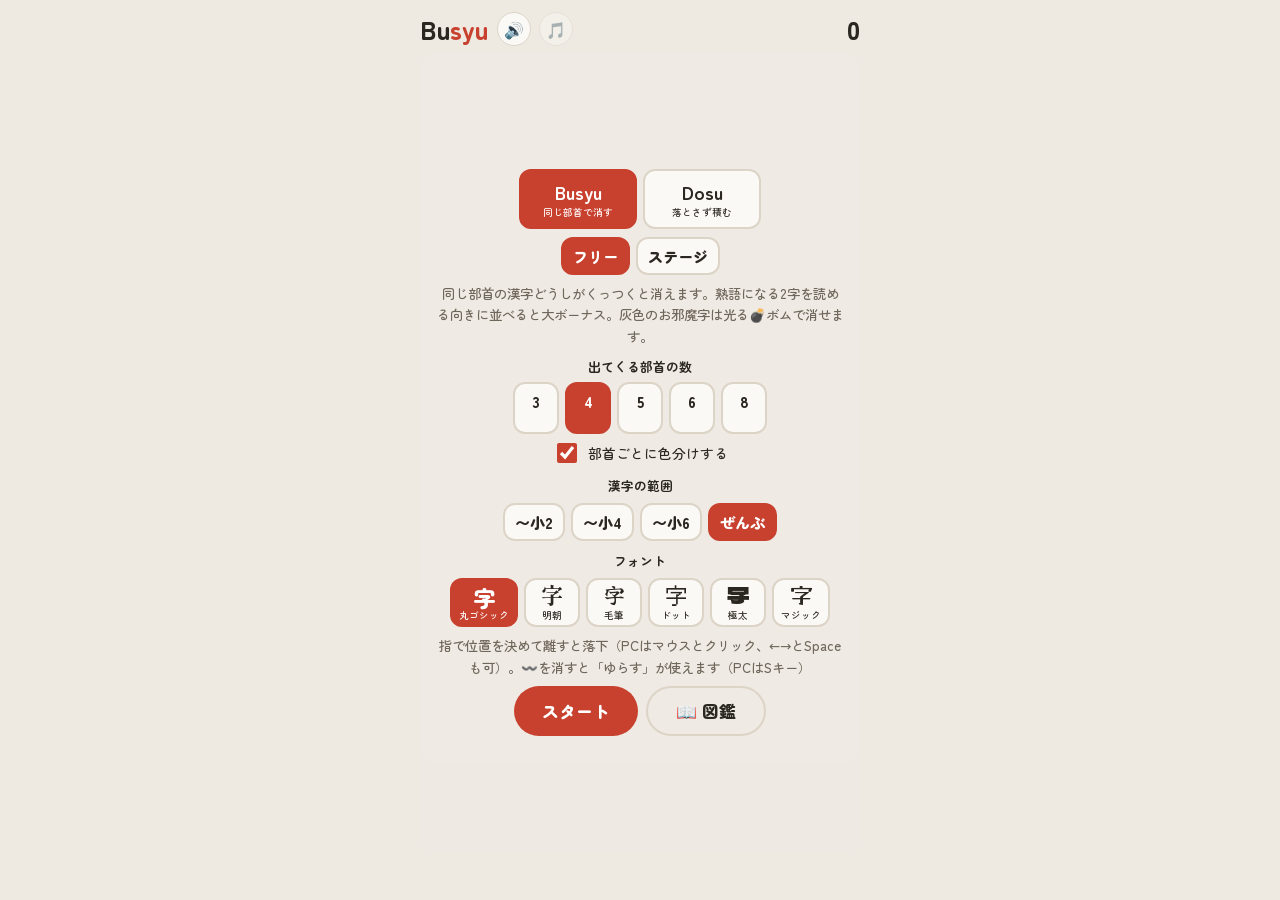
==== index.html @ f4666b7b "Add files via upload" ====
<!DOCTYPE html>
<html lang="ja">
<head>
<meta charset="utf-8">
<meta name="viewport" content="width=device-width, initial-scale=1, maximum-scale=1, user-scalable=no, viewport-fit=cover">
<title>Busyu / Dosu</title>
<meta name="apple-mobile-web-app-capable" content="yes">
<meta name="mobile-web-app-capable" content="yes">
<meta name="apple-mobile-web-app-status-bar-style" content="default">
<meta name="apple-mobile-web-app-title" content="Busyu">
<meta name="theme-color" content="#EEEAE2">
<link rel="manifest" href="manifest.json">
<link rel="apple-touch-icon" href="icon-180.png">
<link rel="icon" href="icon-192.png">
<link rel="stylesheet" href="fonts.css">
<style>
:root{
  box-sizing:border-box;
  padding-top:env(safe-area-inset-top,0px);
  padding-bottom:env(safe-area-inset-bottom,0px);
  --bg:#EEEAE2; --ink:#2A2620; --muted:#6F675C; --field:#FBF9F5; --line:#DCD4C7;
  --shu:#C8402E; --slab:#A8916F; --ai:#2F6DB5; --gold:#E0A100;
}
@media (prefers-color-scheme:dark){
  :root:not([data-theme="light"]){--bg:#15130F;--ink:#EEE8DE;--muted:#9C9384;--field:#1F1C17;--line:#3A352D;--shu:#F07A6A;--slab:#6E5E47;--ai:#6FA8E8;--gold:#F2C14E}
}
:root[data-theme="dark"]{--bg:#15130F;--ink:#EEE8DE;--muted:#9C9384;--field:#1F1C17;--line:#3A352D;--shu:#F07A6A;--slab:#6E5E47;--ai:#6FA8E8;--gold:#F2C14E}
*{box-sizing:border-box}
html,body{margin:0;height:100%}
body{
  background:var(--bg);color:var(--ink);
  font-family:"Zen Maru Gothic","Hiragino Maru Gothic ProN","Hiragino Sans","Noto Sans JP",system-ui,sans-serif;
  display:flex;flex-direction:column;align-items:center;padding:10px 12px;overflow:hidden;
  -webkit-tap-highlight-color:transparent;user-select:none;-webkit-user-select:none;
}
.top{display:flex;justify-content:space-between;align-items:flex-end;width:100%;max-width:440px;margin-bottom:6px;gap:8px}
.brand{display:flex;align-items:center;gap:8px}
h1{font-weight:900;font-size:1.6rem;margin:0;letter-spacing:.02em}
h1 span{color:var(--shu)}
.icon{font:inherit;font-size:1rem;width:34px;height:34px;border-radius:50%;border:1.5px solid var(--line);background:var(--field);color:var(--ink);cursor:pointer;display:grid;place-items:center;padding:0}
.icon[aria-pressed="false"]{opacity:.45}
.stat{text-align:right;font-variant-numeric:tabular-nums}
.stat b{font-size:1.6rem;font-weight:900}
.stat small{display:block;color:var(--muted);font-size:.72rem}
.stage{position:relative;flex:1;min-height:0;width:100%;max-width:440px;display:flex;justify-content:center}
canvas{display:block;height:100%;max-width:100%;touch-action:none;border-radius:14px}
.legend{display:flex;flex-wrap:wrap;gap:6px;justify-content:center;margin-top:8px;max-width:440px;min-height:30px}
.chip{display:flex;align-items:center;gap:6px;padding:3px 10px 3px 4px;border-radius:999px;background:var(--field);border:1px solid var(--line);font-size:.8rem;font-weight:700}
.chip i{font-style:normal;width:24px;height:24px;border-radius:7px;display:grid;place-items:center;color:#fff;font-weight:900;font-size:.9rem;background:var(--ink)}
.chip.plain{padding:4px 12px}
.overlay{
  position:absolute;inset:0;display:flex;flex-direction:column;align-items:center;justify-content:safe center;
  gap:8px;padding:16px;text-align:center;overflow-y:auto;border-radius:14px;
  background:color-mix(in srgb,var(--bg) 92%,transparent);z-index:5;
}
.overlay[hidden]{display:none}
.overlay h2{font-size:clamp(1.9rem,8vw,2.5rem);font-weight:900;margin:0}
.overlay p{margin:0;color:var(--muted);line-height:1.6;font-size:.84rem}
.overlay .big{font-size:1.4rem;color:var(--ink);font-weight:900}
.label{font-weight:700;font-size:.8rem;color:var(--ink);margin-top:2px}
.seg{display:flex;gap:6px;flex-wrap:wrap;justify-content:center}
.seg button{
  font:inherit;font-weight:900;font-size:.95rem;min-width:46px;padding:6px 10px;border-radius:12px;
  border:2px solid var(--line);background:var(--field);color:var(--ink);cursor:pointer;
}
.seg button[aria-pressed="true"]{border-color:var(--shu);background:var(--shu);color:#fff}
.seg button:disabled{opacity:.35;cursor:default}
.seg small{display:block;font-size:.6rem;font-weight:500;font-family:"Zen Maru Gothic",sans-serif}
.seg.mode button{min-width:118px;padding:8px 12px}
.seg.mode b{display:block;font-size:1.15rem}
.seg.fonts button{min-width:56px;font-size:1.4rem;line-height:1.1;padding:5px 7px}
.seg.stages button{min-width:40px}
.goal{color:var(--ink)!important;font-weight:700}
.toggle{display:flex;align-items:center;gap:8px;font-size:.86rem;cursor:pointer}
.toggle input{width:20px;height:20px;accent-color:var(--shu)}
.opts{display:flex;flex-direction:column;align-items:center;gap:6px}
.opts[hidden]{display:none}
button.go,button.sub{
  font:inherit;font-weight:900;font-size:1.05rem;border:none;border-radius:999px;padding:11px 28px;
  background:var(--shu);color:#fff;cursor:pointer;
}
button.go:disabled{opacity:.6}
button.sub{background:transparent;color:var(--ink);border:2px solid var(--line)}
button:focus-visible{outline:3px solid var(--ink);outline-offset:3px}
.btns{display:flex;gap:8px;flex-wrap:wrap;justify-content:center}
.btns [hidden]{display:none}
.fab{
  position:absolute;bottom:12px;height:58px;min-width:58px;border-radius:999px;padding:0 14px;
  border:none;background:var(--ink);color:var(--field);font:inherit;font-size:1.6rem;font-weight:900;cursor:pointer;touch-action:none;z-index:2;
}
.fab[hidden]{display:none}
#rot{right:12px}
#shake{left:16px;top:52px;bottom:auto;height:40px;min-width:0;padding:0 12px;font-size:.85rem;background:var(--gold);color:#2A2620}
/* zukan */
#zukan{justify-content:flex-start;background:var(--bg)}
.ztabs{display:flex;gap:6px}
.zgrid{display:grid;grid-template-columns:repeat(auto-fill,minmax(44px,1fr));gap:6px;width:100%;max-width:400px}
.zgrid.words{grid-template-columns:repeat(auto-fill,minmax(82px,1fr))}
.zgrid button{font:inherit;font-size:1.35rem;font-weight:900;height:46px;border-radius:10px;border:1.5px solid var(--line);background:var(--field);color:var(--ink);cursor:pointer;padding:0}
.zgrid.words button{font-size:1.1rem}
.zgrid button.un{color:var(--line);font-size:1rem}
.zcard{width:100%;max-width:400px;background:var(--field);border:1.5px solid var(--line);border-radius:14px;padding:12px;display:flex;gap:14px;align-items:center;text-align:left}
.zcard[hidden]{display:none}
.zcard .zk{font-size:3rem;font-weight:900;line-height:1;min-width:64px;text-align:center}
.zcard .zk.w{font-size:2rem}
.zcard div p{color:var(--ink);font-size:.86rem}
.zcard div p.m{color:var(--muted)}
</style>
</head>
<body>
<div class="top">
  <div class="brand">
    <h1 id="logo">Bu<span>syu</span></h1>
    <button class="icon" id="sfxBtn" aria-label="効果音">🔊</button>
    <button class="icon" id="bgmBtn" aria-label="BGM">🎵</button>
  </div>
  <div class="stat"><small id="lv"></small><b id="score">0</b><small id="best"></small></div>
</div>
<div class="stage" id="stage">
  <canvas id="cv"></canvas>
  <button class="fab" id="rot" hidden aria-label="回転">↻</button>
  <button class="fab" id="shake" hidden aria-label="箱をゆらす">ゆらす</button>
  <div class="overlay" id="start">
    <div class="seg mode" id="modes" role="group" aria-label="モード">
      <button data-mode="busyu"><b>Busyu</b><small>同じ部首で消す</small></button>
      <button data-mode="dosu"><b>Dosu</b><small>落とさず積む</small></button>
    </div>
    <div class="seg" id="plays" role="group" aria-label="遊び方"></div>
    <p id="desc"></p>
    <div class="opts" id="stageOpts">
      <div class="seg stages" id="stages"></div>
      <p class="goal" id="stageGoal"></p>
    </div>
    <div class="opts" id="busyuOpts">
      <div class="label">出てくる部首の数</div>
      <div class="seg" id="counts"></div>
      <label class="toggle"><input type="checkbox" id="hint" checked>部首ごとに色分けする</label>
    </div>
    <div class="label">漢字の範囲</div>
    <div class="seg" id="grades"></div>
    <div class="label">フォント</div>
    <div class="seg fonts" id="fonts" role="group" aria-label="フォント"></div>
    <p id="howto"></p>
    <div class="btns">
      <button class="go" id="startBtn">スタート</button>
      <button class="sub" id="zkBtn1">📖 図鑑</button>
    </div>
  </div>
  <div class="overlay" id="over" hidden>
    <h2 id="overTitle"></h2>
    <p class="big" id="result"></p>
    <p id="detail"></p>
    <div class="btns">
      <button class="go" id="nextBtn" hidden>つぎのステージ</button>
      <button class="go" id="retryBtn">もう一回</button>
      <button class="sub" id="setBtn">設定を変える</button>
      <button class="sub" id="zkBtn2">📖 図鑑</button>
    </div>
  </div>
  <div class="overlay" id="zukan" hidden>
    <h2 style="font-size:1.6rem">漢字図鑑</h2>
    <p id="zkCount"></p>
    <div class="seg ztabs" id="ztabs"></div>
    <div class="zcard" id="zcard" hidden></div>
    <div class="zgrid" id="zgrid"></div>
    <button class="sub" id="zkClose">とじる</button>
  </div>
</div>
<div class="legend" id="legend"></div>

<script src="matter.min.js"></script>
<script>
// ================= data =================
// 字|学年(7=中学)|音|訓|意味  — grouped by radical
const RAD_SRC=[
 ["氵","さんずい",`海|2|カイ|うみ|うみ
池|2|チ|いけ|いけ
汽|2|キ|—|ゆげ
活|2|カツ|—|いきる・いきいきする
泳|3|エイ|およ(ぐ)|およぐ
波|3|ハ|なみ|なみ
湖|3|コ|みずうみ|みずうみ
流|3|リュウ・ル|なが(れる)|ながれる
決|3|ケツ|き(める)|きめる
港|3|コウ|みなと|みなと
温|3|オン|あたた(かい)|あたたかい
漢|3|カン|—|中国の古い国の名・おとこ
油|3|ユ|あぶら|あぶら
洗|6|セン|あら(う)|あらう`],
 ["木","きへん",`林|1|リン|はやし|はやし
校|1|コウ|—|まなびや・学校
村|1|ソン|むら|むら
板|3|ハン・バン|いた|いた
柱|3|チュウ|はしら|はしら
橋|3|キョウ|はし|はし
根|3|コン|ね|ね・もと
植|3|ショク|う(える)|うえる
横|3|オウ|よこ|よこ
松|4|ショウ|まつ|まつの木
桜|5|オウ|さくら|さくら
机|6|キ|つくえ|つくえ`],
 ["亻","にんべん",`休|1|キュウ|やす(む)|やすむ
体|2|タイ・テイ|からだ|からだ
作|2|サク・サ|つく(る)|つくる
何|2|カ|なに・なん|なに
住|3|ジュウ|す(む)|すむ
使|3|シ|つか(う)|つかう
仕|3|シ・ジ|つか(える)|つかえる
便|4|ベン・ビン|たよ(り)|べんり・たより
位|4|イ|くらい|くらい・いる場所
信|4|シン|—|しんじる
例|4|レイ|たと(える)|たとえ
値|6|チ|ね・あたい|ねだん・あたい`],
 ["艹","くさかんむり",`花|1|カ|はな|はな
草|1|ソウ|くさ|くさ
茶|2|チャ・サ|—|おちゃ
薬|3|ヤク|くすり|くすり
葉|3|ヨウ|は|は（植物の）
落|3|ラク|お(ちる)|おちる
苦|3|ク|くる(しい)・にが(い)|くるしい・にがい
荷|3|カ|に|にもつ
芽|4|ガ|め|め（植物の）
菜|4|サイ|な|な・やさい
英|4|エイ|—|すぐれる・イギリス
若|6|ジャク|わか(い)|わかい`],
 ["言","ごんべん",`話|2|ワ|はな(す)|はなす
語|2|ゴ|かた(る)|ことば・かたる
読|2|ドク・トク|よ(む)|よむ
記|2|キ|しる(す)|かきしるす
計|2|ケイ|はか(る)|はかる・かぞえる
詩|3|シ|—|し（ポエム）
調|3|チョウ|しら(べる)|しらべる・ととのえる
談|3|ダン|—|はなしあう
説|4|セツ|と(く)|ときあかす
試|4|シ|ため(す)|ためす・こころみる
訓|4|クン|—|おしえる・くんよみ
誌|6|シ|—|かきしるす・ざっし`],
 ["糸","いとへん",`紙|2|シ|かみ|かみ
線|2|セン|—|すじ・せん
細|2|サイ|ほそ(い)・こま(かい)|ほそい・こまかい
組|2|ソ|く(む)|くむ・くみ
絵|2|カイ・エ|—|え
終|3|シュウ|お(わる)|おわる
級|3|キュウ|—|だんかい・クラス
練|3|レン|ね(る)|ねる・きたえる
緑|3|リョク|みどり|みどり
結|4|ケツ|むす(ぶ)|むすぶ
給|4|キュウ|—|あたえる
続|4|ゾク|つづ(く)|つづく`],
 ["扌","てへん",`持|3|ジ|も(つ)|もつ
投|3|トウ|な(げる)|なげる
指|3|シ|ゆび・さ(す)|ゆび・さす
拾|3|シュウ・ジュウ|ひろ(う)|ひろう
打|3|ダ|う(つ)|うつ
折|4|セツ|お(る)|おる
技|5|ギ|わざ|わざ
採|5|サイ|と(る)|とる・えらぶ
授|5|ジュ|さず(ける)|さずける
捨|6|シャ|す(てる)|すてる
拡|6|カク|—|ひろげる
押|7|オウ|お(す)|おす`],
 ["宀","うかんむり",`家|2|カ・ケ|いえ・や|いえ
室|2|シツ|むろ|へや
安|3|アン|やす(い)|やすらか・やすい
客|3|キャク|—|おきゃく
宿|3|シュク|やど|やど
守|3|シュ|まも(る)|まもる
定|3|テイ|さだ(める)|さだめる・きめる
実|3|ジツ|み|み・ほんとう
宮|3|キュウ・グウ|みや|みや・ごてん
寒|3|カン|さむ(い)|さむい
害|4|ガイ|—|そこなう
宝|6|ホウ|たから|たから`],
 ["辶","しんにょう",`道|2|ドウ|みち|みち
通|2|ツウ|とお(る)|とおる・かよう
近|2|キン|ちか(い)|ちかい
遠|2|エン|とお(い)|とおい
週|2|シュウ|—|一週間
送|3|ソウ|おく(る)|おくる
進|3|シン|すす(む)|すすむ
運|3|ウン|はこ(ぶ)|はこぶ・めぐりあわせ
遊|3|ユウ|あそ(ぶ)|あそぶ
速|3|ソク|はや(い)|はやい
返|3|ヘン|かえ(す)|かえす
達|4|タツ|—|とどく・すぐれる`],
 ["⺮","たけかんむり",`答|2|トウ|こた(える)|こたえる
算|2|サン|—|かぞえる
筆|3|ヒツ|ふで|ふで
箱|3|—|はこ|はこ
第|3|ダイ|—|じゅんばん
等|3|トウ|ひと(しい)|ひとしい・など
笑|4|ショウ|わら(う)|わらう
節|4|セツ|ふし|ふし・くぎり
管|4|カン|くだ|くだ
筋|6|キン|すじ|すじ
簡|6|カン|—|てがる・かんたん
箸|7|—|はし|はし（食事の）`],
 ["日","ひへん",`明|2|メイ|あか(るい)|あかるい
時|2|ジ|とき|とき
晴|2|セイ|は(れる)|はれる
曜|2|ヨウ|—|ようび
暗|3|アン|くら(い)|くらい
昭|3|ショウ|—|あきらか
昨|4|サク|—|きのう・ひとつまえ
映|6|エイ|うつ(る)|うつる
暖|6|ダン|あたた(かい)|あたたかい
晩|6|バン|—|ゆうがた・よる`],
 ["金","かねへん",`鉄|3|テツ|—|てつ
銀|3|ギン|—|ぎん
鏡|4|キョウ|かがみ|かがみ
録|4|ロク|—|かきしるす
銅|5|ドウ|—|どう（金属）
針|6|シン|はり|はり
鋼|6|コウ|はがね|はがね
鉛|7|エン|なまり|なまり
鈴|7|レイ・リン|すず|すず
鍋|7|—|なべ|なべ`],
 ["口","くちへん",`味|3|ミ|あじ|あじ
唱|4|ショウ|とな(える)|となえる
呼|6|コ|よ(ぶ)|よぶ
吸|6|キュウ|す(う)|すう
吹|7|スイ|ふ(く)|ふく
叫|7|キョウ|さけ(ぶ)|さけぶ
吐|7|ト|は(く)|はく
咲|7|—|さ(く)|さく
喫|7|キツ|—|のむ・すう
噴|7|フン|ふ(く)|ふきだす`],
 ["女","おんなへん",`妹|2|マイ|いもうと|いもうと
姉|2|シ|あね|あね
始|3|シ|はじ(める)|はじめる
好|4|コウ|す(き)|すき・このむ
媛|4|エン|ひめ|ひめ（愛媛）
姓|7|セイ・ショウ|—|みょうじ
婚|7|コン|—|けっこん
娘|7|—|むすめ|むすめ
嫁|7|カ|よめ|よめ
妙|7|ミョウ|—|ふしぎ・すぐれている`],
];
const OJAMA_SRC=`一|1|イチ|ひと(つ)|ひとつ
乙|7|オツ|—|二番目
了|7|リョウ|—|おわる
丸|2|ガン|まる|まる
九|1|キュウ・ク|ここの(つ)|ここのつ
久|5|キュウ|ひさ(しい)|ひさしい
才|2|サイ|—|うまれつきの力
丈|7|ジョウ|たけ|ながさ・じょうぶ`;
// 語|よみ|意味
const BWORD_SRC=`茶室|ちゃしつ|茶道をする部屋
実話|じつわ|本当にあった話
記録|きろく|書きのこすこと
計算|けいさん|数をかぞえて答えを出すこと
説明|せつめい|わかるように話すこと
調節|ちょうせつ|ちょうどよくととのえること
談笑|だんしょう|笑いながら話すこと
筆記|ひっき|書きとること
細流|さいりゅう|細い川の流れ
結婚|けっこん|夫婦になること
緑茶|りょくちゃ|緑色の日本茶
持続|じぞく|長くつづくこと
指定|してい|これと決めること
寒波|かんぱ|はげしい寒さがやってくること
通信|つうしん|知らせを伝えること
送信|そうしん|データなどを送ること
遊泳|ゆうえい|泳ぐこと
返信|へんしん|返事を送ること
時計|とけい|時刻をはかる道具
暖流|だんりゅう|あたたかい海の流れ
鉄橋|てっきょう|鉄でできた橋
始終|しじゅう|始めから終わりまで・いつも
体温|たいおん|体の温度
作詩|さくし|詩をつくること
苦笑|くしょう|にがわらい
英語|えいご|イギリスやアメリカなどのことば
林道|りんどう|林の中の道
村道|そんどう|村の道
温暖|おんだん|気候があたたかいこと
決定|けってい|はっきり決めること
流通|りゅうつう|品物が世の中に出回ること
洗練|せんれん|あかぬけて上品になること
油絵|あぶらえ|油絵の具でかいた絵
何時|なんじ|何時ごろか
作家|さっか|小説などを書く人
寒暖|かんだん|寒さとあたたかさ
定時|ていじ|決まった時刻
宝箱|たからばこ|宝物を入れる箱
運休|うんきゅう|電車やバスが運転を休むこと
達筆|たっぴつ|字が上手なこと
近海|きんかい|陸に近い海
速記|そっき|すばやく書きとること
等級|とうきゅう|ランク・段階
晩婚|ばんこん|年をとってからの結婚
時速|じそく|1時間に進むきょり
暗記|あんき|そらでおぼえること
銅線|どうせん|銅でできた線
鉄道|てつどう|線路の上を走る乗り物
針葉|しんよう|針のように細い葉
喫茶|きっさ|お茶を飲むこと
折紙|おりがみ|紙を折っていろいろな形を作る遊び
給油|きゅうゆ|燃料を入れること
紙箱|かみばこ|紙でできた箱
訓練|くんれん|くり返し練習してきたえること`;
const DWORD_SRC=`花火|はなび|火薬で光や音を楽しむもの
読書|どくしょ|本を読むこと
電車|でんしゃ|電気で線路を走る乗り物
学校|がっこう|勉強をするところ
青空|あおぞら|晴れた青い空
友達|ともだち|仲のよい人
時間|じかん|時の長さ
音楽|おんがく|音でつくる芸術
天気|てんき|空のようす
地図|ちず|土地のようすを表した図
新聞|しんぶん|ニュースをのせた印刷物
漢字|かんじ|中国から伝わった文字
野菜|やさい|食べるために育てる草
図書|としょ|本
雪山|ゆきやま|雪がつもった山
夕日|ゆうひ|夕方の太陽`;
const IDIOM_SRC=`一石二鳥|いっせきにちょう|一つのことで二つの得をすること
十人十色|じゅうにんといろ|考えや好みは人それぞれちがうこと
一期一会|いちごいちえ|一生に一度の出会いを大切にすること
温故知新|おんこちしん|昔のことを学んで新しい知識を得ること
花鳥風月|かちょうふうげつ|自然の美しい景色
以心伝心|いしんでんしん|言葉にしなくても心が通じ合うこと
晴耕雨読|せいこううどく|晴れたら畑仕事、雨なら読書というのんびりした暮らし
七転八起|しちてんはっき|何度失敗してもくじけず立ち上がること
起承転結|きしょうてんけつ|物語や文章の組み立て方
自画自賛|じがじさん|自分で自分をほめること
千差万別|せんさばんべつ|いろいろなちがいがあること
臨機応変|りんきおうへん|その場に合わせてうまく対応すること
一心同体|いっしんどうたい|心も体も一つのように強く結びつくこと
試行錯誤|しこうさくご|失敗をくり返しながら正しいやり方を見つけること`;

const KDATA={};
const parseK=(line,rad)=>{const [k,g,on,kun,mean]=line.split("|");KDATA[k]={k,g:+g,on,kun,mean,rad};return k};
const RADICALS=RAD_SRC.map(([sym,name,src])=>({sym,name,all:src.split("\n").map(l=>parseK(l,name+"（"+sym+"）"))}));
const OJAMA=OJAMA_SRC.split("\n").map(l=>parseK(l,null));
const WORDS={};
const parseW=(src,type)=>src.split("\n").map(l=>{const [w,yomi,mean]=l.split("|");WORDS[w]={w,yomi,mean,type};return w});
const BUSYU_JUKUGO=parseW(BWORD_SRC,"juku");
const DOSU_ONLY=parseW(DWORD_SRC,"juku");
const DOSU_JUKUGO=[...DOSU_ONLY,...BUSYU_JUKUGO];
const IDIOMS=parseW(IDIOM_SRC,"idiom");
const ALL_KANJI=[...RADICALS.flatMap(r=>r.all),...OJAMA];
const GRADES=[{g:2,name:"〜小2"},{g:4,name:"〜小4"},{g:6,name:"〜小6"},{g:7,name:"ぜんぶ"}];
const gradeName=g=>g>=7?"中学":`小${g}`;

const PALETTE=["#2F6DB5","#2E8B57","#C0392B","#8547B0","#C98208","#138A90","#B5457A","#6E5A3A"];
const COUNTS=[3,4,5,6,8];
const FALLBACK=`"Hiragino Sans","Noto Sans JP",sans-serif`;
const FONTS=[
  {id:"maru",name:"丸ゴシック",family:`"Zen Maru Gothic"`,weight:900},
  {id:"mincho",name:"明朝",family:`"Shippori Mincho B1"`,weight:800},
  {id:"fude",name:"毛筆",family:`"Yuji Syuku"`,weight:400},
  {id:"dot",name:"ドット",family:`"DotGothic16"`,weight:400},
  {id:"futo",name:"極太",family:`"Dela Gothic One"`,weight:400},
  {id:"magic",name:"マジック",family:`"Yusei Magic"`,weight:400},
];
const BSTAGES=[
  {count:3,goal:"clear",n:8,text:"8個消す"},
  {count:3,time:60,goal:"clear",n:15,text:"60秒以内に15個消す"},
  {count:4,goal:"combo",n:3,text:"3コンボを出す"},
  {count:4,goal:"juku",n:1,chance:.5,text:"熟語を1つ完成させる（読める向きに横か縦に並べてくっつける）"},
  {count:5,goal:"ojama",n:2,ojama:.2,item:.22,text:"お邪魔字を2つ消す（ボムで消せる）"},
  {count:5,time:45,goal:"clear",n:20,text:"45秒以内に20個消す"},
  {count:6,goal:"score",n:2000,text:"2000点とる"},
  {count:8,hint:false,goal:"clear",n:15,text:"色分けなしで15個消す"},
];
const DSTAGES=[
  {goal:"placed",n:5,text:"5個積む"},
  {goal:"height",n:3,text:"高さ3字まで積む"},
  {goal:"placed",n:10,text:"10個積む（10個目は熟語）"},
  {goal:"shiri",n:1,shiri:.6,text:"しりとり積みを1回決める"},
  {goal:"height",n:4,events:0,text:"風と地震の中で高さ4字まで積む"},
  {goal:"placed",n:20,text:"20個積む"},
];

const $=id=>document.getElementById(id);
function store(k,v){try{if(v===undefined)return localStorage.getItem(k);localStorage.setItem(k,v)}catch(e){return null}}
const css=n=>getComputedStyle(document.documentElement).getPropertyValue(n).trim();
let COL={};function readCols(){COL={ink:css("--ink"),muted:css("--muted"),field:css("--field"),line:css("--line"),shu:css("--shu"),slab:css("--slab"),ai:css("--ai"),gold:css("--gold")}}
matchMedia("(prefers-color-scheme:dark)").addEventListener("change",readCols);

let mode=store("bd-mode")==="dosu"?"dosu":"busyu";
let play=store("bd-play")||"free";
let F=FONTS.find(f=>f.id===store("bd-font"))||FONTS[0];
let count=+store("busyu-count")||4;if(!COUNTS.includes(count))count=4;
let grade=+store("bd-grade")||7;
let stageIdx={busyu:0,dosu:0};
$("hint").checked=store("busyu-hint")!=="0";
const fontStr=px=>`${F.weight} ${px}px ${F.family},${FALLBACK}`;
const inGrade=k=>KDATA[k]&&KDATA[k].g<=grade;
const availRads=()=>RADICALS.map(r=>({...r,k:r.all.filter(inGrade)})).filter(r=>r.k.length>=3);
const cleared_={get busyu(){return +store("bd-stage-busyu")||0},get dosu(){return +store("bd-stage-dosu")||0}};

// ================= zukan (collection) =================
let ZK;try{ZK=JSON.parse(store("bd-zukan")||"{}")}catch(e){ZK={}}
ZK.k=ZK.k||{};ZK.w=ZK.w||{};ZK.i=ZK.i||{};
let newSeen=0;
function seen(type,key){
  if(type==="k"&&!KDATA[key])return;if(type!=="k"&&!WORDS[key])return;
  if(ZK[type][key])return;ZK[type][key]=1;newSeen++;store("bd-zukan",JSON.stringify(ZK));
}

// ================= sound =================
let actx=null,master=null,bgmGain=null,sfxOn=store("bd-sfx")!=="0",bgmOn=store("bd-bgm")==="1";
function ac(){
  if(!actx){try{actx=new(window.AudioContext||window.webkitAudioContext)();master=actx.createGain();master.gain.value=.8;master.connect(actx.destination);
    bgmGain=actx.createGain();bgmGain.gain.value=.22;bgmGain.connect(master)}catch(e){return null}}
  if(actx.state==="suspended")actx.resume();return actx;
}
function tone(f,dur,type="triangle",vol=.15,when=0,slide=0,dest=null){
  if(!actx)return;const t=actx.currentTime+when,o=actx.createOscillator(),g=actx.createGain();
  o.type=type;o.frequency.setValueAtTime(f,t);if(slide)o.frequency.exponentialRampToValueAtTime(Math.max(30,f+slide),t+dur);
  g.gain.setValueAtTime(0,t);g.gain.linearRampToValueAtTime(vol,t+.008);g.gain.exponentialRampToValueAtTime(.0001,t+dur);
  o.connect(g);g.connect(dest||master);o.start(t);o.stop(t+dur+.05);
}
function noise(dur,vol,freq,when=0){
  if(!actx)return;const t=actx.currentTime+when,n=Math.floor(actx.sampleRate*dur),buf=actx.createBuffer(1,n,actx.sampleRate),d=buf.getChannelData(0);
  for(let i=0;i<n;i++)d[i]=Math.random()*2-1;
  const s=actx.createBufferSource(),f=actx.createBiquadFilter(),g=actx.createGain();s.buffer=buf;f.type="lowpass";f.frequency.value=freq;
  g.gain.setValueAtTime(vol,t);g.gain.exponentialRampToValueAtTime(.0001,t+dur);s.connect(f);f.connect(g);g.connect(master);s.start(t);
}
const NOTE=n=>440*Math.pow(2,(n-69)/12);
const SFX={
  drop(){tone(620,.06,"square",.04)},
  land(v){tone(140+Math.random()*30,.08,"triangle",Math.min(.18,.05+v*.02))},
  clear(combo){const base=72+Math.min(combo,6)*2;[0,4,7].forEach((s,i)=>tone(NOTE(base+s),.18,"triangle",.12,i*.05))},
  juku(){[0,4,7,12,16].forEach((s,i)=>tone(NOTE(76+s),.25,"square",.06,i*.07))},
  bomb(){noise(.6,.35,900);tone(90,.45,"sine",.3,0,-50)},
  shake(){noise(.7,.18,260)},
  item(){tone(NOTE(84),.12,"square",.05);tone(NOTE(91),.18,"square",.05,.08)},
  place(){tone(NOTE(67),.05,"square",.05)},
  turn(){tone(NOTE(79),.08,"triangle",.08)},
  over(){[0,-3,-7,-12].forEach((s,i)=>tone(NOTE(67+s),.3,"triangle",.12,i*.14))},
  win(){[0,4,7,12,7,12].forEach((s,i)=>tone(NOTE(72+s),.22,"square",.06,i*.11))},
  wind(){noise(3,.12,1400)},
  quake(){noise(2,.28,140)},
  warn(){tone(NOTE(81),.1,"square",.05);tone(NOTE(81),.1,"square",.05,.18)},
};
const sfx=(name,...a)=>{if(sfxOn&&ac())SFX[name](...a)};
// background music: gentle pentatonic loop, re-generated every 8 bars
const SCALE=[62,64,67,69,71,74,76,79,81];
let bgmTimer=null,bgmT=0,bgmStep=0,phrase=[];
function makePhrase(){let i=4;const p=[];for(let s=0;s<32;s++){if(Math.random()<.28){p.push(null);continue}i=Math.max(0,Math.min(SCALE.length-1,i+Math.floor(Math.random()*5)-2));p.push(SCALE[i])}return p}
function startBgm(){
  if(!bgmOn||bgmTimer||!ac())return;
  bgmT=actx.currentTime+.1;bgmStep=0;phrase=makePhrase();
  const spb=60/92/2,bass=[50,50,55,57];
  bgmTimer=setInterval(()=>{
    while(bgmT<actx.currentTime+.15){
      const n=phrase[bgmStep%32],w=bgmT-actx.currentTime;
      if(n)tone(NOTE(n),spb*1.6,"triangle",.5,w,0,bgmGain);
      if(bgmStep%4===0)tone(NOTE(bass[Math.floor(bgmStep/8)%4]-12),spb*3.5,"sine",.6,w,0,bgmGain);
      bgmT+=spb;bgmStep++;if(bgmStep%64===0)phrase=makePhrase();
    }
  },30);
}
function stopBgm(){clearInterval(bgmTimer);bgmTimer=null}
function syncSoundBtns(){$("sfxBtn").setAttribute("aria-pressed",sfxOn);$("bgmBtn").setAttribute("aria-pressed",bgmOn)}
$("sfxBtn").onclick=()=>{sfxOn=!sfxOn;store("bd-sfx",sfxOn?"1":"0");syncSoundBtns();if(sfxOn)sfx("place")};
$("bgmBtn").onclick=()=>{bgmOn=!bgmOn;store("bd-bgm",bgmOn?"1":"0");syncSoundBtns();bgmOn?startBgm():stopBgm()};

// ================= glyph -> collision shape =================
const WW=360,WH=580,S0=50,FR=.96,N=12,RES=96,shapeCache={};
const off=document.createElement("canvas");off.width=off.height=RES;
const octx=off.getContext("2d",{willReadFrequently:true});
function shapeFor(k){
  const key=F.id+k;if(shapeCache[key])return shapeCache[key];
  octx.clearRect(0,0,RES,RES);
  octx.font=fontStr(RES*FR);octx.textAlign="center";octx.textBaseline="middle";octx.fillStyle="#000";
  octx.fillText(k,RES/2,RES/2);
  const px=octx.getImageData(0,0,RES,RES).data,cs=RES/N,grid=[];
  for(let gy=0;gy<N;gy++){const row=[];for(let gx=0;gx<N;gx++){
    let ink=0,tot=0;
    for(let y=Math.floor(gy*cs);y<Math.floor((gy+1)*cs);y++)for(let x=Math.floor(gx*cs);x<Math.floor((gx+1)*cs);x++){tot++;if(px[(y*RES+x)*4+3]>110)ink++}
    row.push(ink/tot>.2);
  }grid.push(row)}
  const used=grid.map(r=>r.map(()=>false)),rects=[];
  for(let y=0;y<N;y++)for(let x=0;x<N;x++){
    if(!grid[y][x]||used[y][x])continue;
    let w=1;while(x+w<N&&grid[y][x+w]&&!used[y][x+w])w++;
    let h=1;
    outer:while(y+h<N){for(let i=0;i<w;i++)if(!grid[y+h][x+i]||used[y+h][x+i])break outer;h++}
    for(let yy=y;yy<y+h;yy++)for(let xx=x;xx<x+w;xx++)used[yy][xx]=true;
    rects.push({x,y,w,h});
  }
  if(!rects.length)rects.push({x:N/2-2,y:N/2-2,w:4,h:4});
  const c=S0/N;
  return shapeCache[key]=rects.map(r=>({x:(r.x+r.w/2)*c-S0/2,y:(r.y+r.h/2)*c-S0/2,w:r.w*c,h:r.h*c}));
}

const {Engine,Bodies,Composite,Events,Body,Sleeping}=Matter;
// spec = {glyphs:[{k,dx,rad?,oj?,item?}], sc, color?, kind?}; (x,y) = centre of the glyph group
function buildBody(spec,x,y,angle,opts={}){
  const parts=[];
  spec.glyphs.forEach((g,gi)=>{for(const r of shapeFor(g.k)){
    const pt=Bodies.rectangle(x+(g.dx+r.x)*spec.sc,y+r.y*spec.sc,r.w*spec.sc,r.h*spec.sc,{density:.002});pt.gi=gi;parts.push(pt)}});
  const b=Body.create({parts,friction:opts.friction??.5,frictionStatic:1,frictionAir:opts.air??.01,restitution:.02,label:opts.label});
  b.off={x:x-b.position.x,y:y-b.position.y};
  if(angle)Body.rotate(b,angle,{x,y});
  if(opts.static)Body.setStatic(b,true);
  b.spec=spec;b.born=now;
  return b;
}
const glyphColor=(s,g)=>g.oj?COL.muted:g.rad?($("hint").checked?g.rad.color:COL.ink):(s.color||COL.ink);
function drawSpec(spec,x,y,a,offv,alpha=1,extra=1){
  ctx.save();ctx.translate(x,y);ctx.rotate(a);if(offv)ctx.translate(offv.x,offv.y);ctx.scale(spec.sc*extra,spec.sc*extra);
  ctx.globalAlpha=alpha;ctx.textAlign="center";ctx.textBaseline="middle";
  for(const g of spec.glyphs){
    ctx.font=fontStr(S0*FR);
    if(g.item){ctx.shadowColor=COL.gold;ctx.shadowBlur=10+6*Math.sin(clock*6)}
    ctx.fillStyle=glyphColor(spec,g);ctx.fillText(g.k,g.dx,0);ctx.shadowBlur=0;
    if(g.item){ctx.font=`16px sans-serif`;ctx.fillText(g.item==="bomb"?"💣":"〰️",g.dx+S0*.4,-S0*.4)}
  }
  ctx.restore();
}
const drawBody=(b,alpha,extra)=>drawSpec(b.spec,b.position.x,b.position.y,b.angle,b.off,alpha,extra);
function glyphCenter(b,i){
  const lx=b.off.x+b.spec.glyphs[i].dx*b.spec.sc,ly=b.off.y,c=Math.cos(b.angle),s=Math.sin(b.angle);
  return{x:b.position.x+lx*c-ly*s,y:b.position.y+lx*s+ly*c};
}

// ================= canvas =================
const cv=$("cv"),ctx=cv.getContext("2d"),stage=$("stage");
let scale=1,dpr=1;
function resize(){
  dpr=Math.min(window.devicePixelRatio||1,2);
  const r=stage.getBoundingClientRect();
  scale=Math.min(r.width/WW,r.height/WH);
  cv.style.width=WW*scale+"px";cv.style.height=WH*scale+"px";
  cv.width=Math.round(WW*scale*dpr);cv.height=Math.round(WH*scale*dpr);
}

// ================= shared state =================
let engine,running=false,sim=false,now=0,clock=0,acc=0,last=0,hold=null,next=null,holdX=WW/2,holdA=0,
    score=0,ghosts=[],floats=[],particles=[],banners=[],camY=0,shakeFx=0,stg=null;
function puff(x,y,c,n){for(let i=0;i<n;i++){const a=Math.random()*Math.PI*2,s=40+Math.random()*120;particles.push({x,y,vx:Math.cos(a)*s,vy:Math.sin(a)*s,life:.6,c})}}
function banner(text,color){banners.push({text,color:color||COL.shu,t:0})}
function onLand(ev){
  for(const p of ev.pairs){
    for(const part of [p.bodyA,p.bodyB]){const b=part.parent;
      if((b.label==="block"||b.label==="piece")&&!b.landed){b.landed=true;sfx("land",b.speed)}}
  }
}

// ================= Busyu (clear mode) =================
const B={L:18,R:342,FLOOR:560,LINE:150,HOLD:78};
let active=[],radOf={},jukuList=[],bseq=0,cleared=0,combo=0,maxCombo=0,lastClear=-9,cooldown=0,danger=0,pending=[],
    jukuDone=0,ojamaCleared=0,shakeStock=0,ojamaRate=0,itemRate=0,chanceRate=0,jukuCheckT=0,timeLeft=0;
const level=()=>1+Math.floor(cleared/12);
function busyuPiece(prev){
  bseq++;
  if(bseq%7===0&&jukuList.length){const w=jukuList[Math.floor(Math.random()*jukuList.length)];
    return{glyphs:[{k:w[0],dx:-S0/2,rad:radOf[w[0]]},{k:w[1],dx:S0/2,rad:radOf[w[1]]}],sc:1,kind:"熟語"}}
  if(bseq>8&&Math.random()<ojamaRate){const pool=OJAMA.filter(inGrade);const k=pool[Math.floor(Math.random()*pool.length)]||OJAMA[0];
    return{glyphs:[{k,dx:0,rad:null,oj:true}],sc:1,kind:"お邪魔"}}
  // "jukugo chance": the next kanji can join the previous one into a word
  if(prev&&prev.glyphs.length===1&&!prev.glyphs[0].oj&&Math.random()<chanceRate){
    const c=prev.glyphs[0].k,opts=jukuList.filter(w=>w.includes(c));
    if(opts.length){const w=opts[Math.floor(Math.random()*opts.length)],k=w[0]===c?w[1]:w[0];
      return{glyphs:[{k,dx:0,rad:radOf[k]}],sc:1,kind:"チャンス",word:w}}
  }
  const r=active[Math.floor(Math.random()*active.length)];
  const g={k:r.k[Math.floor(Math.random()*r.k.length)],dx:0,rad:r};
  if(bseq>5&&Math.random()<itemRate){g.item=Math.random()<.6?"bomb":"shake";return{glyphs:[g],sc:1,kind:g.item==="bomb"?"ボム":"ゆらし"}}
  return{glyphs:[g],sc:1};
}
function busyuInit(){
  const wall={isStatic:true,friction:.3,label:"wall"};
  Composite.add(engine.world,[
    Bodies.rectangle(WW/2,B.FLOOR+30,WW,60,wall),
    Bodies.rectangle(B.L-30,WH/2-200,60,WH+400,wall),
    Bodies.rectangle(B.R+30,WH/2-200,60,WH+400,wall),
  ]);
  Events.on(engine,"collisionStart",ev=>{
    for(const p of ev.pairs){const pa=p.bodyA,pb=p.bodyB,a=pa.parent,b=pb.parent;
      if(a===b||a.label!=="block"||b.label!=="block"||a.gone||b.gone)continue;
      const ga=a.spec.glyphs[pa.gi],gb=b.spec.glyphs[pb.gi];
      if(ga&&gb&&ga.rad&&ga.rad===gb.rad)pending.push([a,pa.gi],[b,pb.gi]);}
  });
  const n=Math.min(stg?stg.count:count,availRads().length);
  if(stg&&stg.hint===false)$("hint").checked=false;
  active=availRads().sort(()=>Math.random()-.5).slice(0,n).map((r,i)=>({...r,color:PALETTE[i]}));
  radOf={};for(const r of active)for(const k of r.k)radOf[k]=r;
  jukuList=BUSYU_JUKUGO.filter(w=>radOf[w[0]]&&radOf[w[1]]);
  ojamaRate=stg?.ojama??.07;itemRate=stg?.item??.07;chanceRate=stg?.chance??.15;
  bseq=0;cleared=0;combo=0;maxCombo=0;lastClear=-9;cooldown=0;danger=0;pending=[];jukuDone=0;ojamaCleared=0;shakeStock=0;
  timeLeft=stg?.time||0;
  hold=busyuPiece(null);next=busyuPiece(hold);
}
function touchingUnits(body,gi){
  const out=[];
  for(const p of engine.pairs.list){if(!p.isActive)continue;const A=p.bodyA,B=p.bodyB;
    if(A.parent===body&&A.gi===gi)out.push([B.parent,B.gi]);else if(B.parent===body&&B.gi===gi)out.push([A.parent,A.gi])}
  return out;
}
let removeMap=null;
const isRemoved=(b,i)=>removeMap.has(b)&&removeMap.get(b).has(i);
function markRemove(b,i){
  if(isRemoved(b,i))return null;
  const c=glyphCenter(b,i),g=b.spec.glyphs[i];
  ghosts.push({spec:{glyphs:[{...g,item:null}],sc:b.spec.sc},x:c.x,y:c.y,a:b.angle,t:0});
  puff(c.x,c.y,glyphColor(b.spec,g),8);
  if(!removeMap.has(b))removeMap.set(b,new Set());removeMap.get(b).add(i);
  cleared++;if(g.oj)ojamaCleared++;
  return c;
}
function processClears(checkJuku){
  removeMap=new Map();const bombs=[];let any=false;
  // 1) same-radical groups
  if(pending.length){
    const seeds=pending;pending=[];const done=new Set(),key=(b,i)=>b.id+":"+i;
    for(const [s0,i0] of seeds){
      if(s0.gone||done.has(key(s0,i0))||!s0.spec.glyphs[i0])continue;
      const rad=s0.spec.glyphs[i0].rad,group=[],stack=[[s0,i0]];
      while(stack.length){const [b,i]=stack.pop();const kk=key(b,i);if(done.has(kk)||b.gone)continue;done.add(kk);group.push([b,i]);
        for(const [o,oi] of touchingUnits(b,i))if(o.label==="block"&&o.spec.glyphs[oi]&&o.spec.glyphs[oi].rad===rad&&!done.has(key(o,oi)))stack.push([o,oi])}
      if(group.length<2)continue;
      combo=now-lastClear<2?combo+1:1;lastClear=now;maxCombo=Math.max(maxCombo,combo);
      const pts=Math.round(10*group.length*level()*(1+(combo-1)*.5)*(group.length>2?1.5:1));
      score+=pts;let cx=0,cy=0;
      for(const [b,i] of group){const g=b.spec.glyphs[i],c=markRemove(b,i);if(!c)continue;cx+=c.x;cy+=c.y;
        if(g.item==="bomb")bombs.push(c);if(g.item==="shake"){shakeStock++;sfx("item");banner("ゆらし ゲット！",COL.gold)}}
      floats.push({x:cx/group.length,y:cy/group.length,text:`+${pts}`+(combo>1?`  ${combo}コンボ`:""),t:0});
      sfx("clear",combo);any=true;
    }
  }
  // 2) two kanji side by side (or top-to-bottom) that read as a word
  if(checkJuku){
    for(const p of engine.pairs.list){
      if(!p.isActive)continue;const A=p.bodyA,Bp=p.bodyB,a=A.parent,b=Bp.parent;
      if(a===b||a.label!=="block"||b.label!=="block"||a.gone||b.gone)continue;
      const ga=a.spec.glyphs[A.gi],gb=b.spec.glyphs[Bp.gi];if(!ga||!gb||ga.oj||gb.oj)continue;
      if(isRemoved(a,A.gi)||isRemoved(b,Bp.gi))continue;
      const ca=glyphCenter(a,A.gi),cb=glyphCenter(b,Bp.gi);let w=null;
      if(Math.abs(ca.y-cb.y)<S0*.55){const t=ca.x<cb.x?ga.k+gb.k:gb.k+ga.k;if(WORDS[t]&&BUSYU_JUKUGO.includes(t))w=t}
      if(!w&&Math.abs(ca.x-cb.x)<S0*.55){const t=ca.y<cb.y?ga.k+gb.k:gb.k+ga.k;if(WORDS[t]&&BUSYU_JUKUGO.includes(t))w=t}
      if(!w)continue;
      for(const [bb,ii] of [[a,A.gi],[b,Bp.gi]]){const g=bb.spec.glyphs[ii];markRemove(bb,ii);if(g.item==="bomb")bombs.push(glyphCenter(bb,ii));if(g.item==="shake")shakeStock++}
      const pts=100*level();score+=pts;jukuDone++;seen("w",w);
      floats.push({x:(ca.x+cb.x)/2,y:(ca.y+cb.y)/2-10,text:`${w}（${WORDS[w].yomi}）+${pts}`,t:-.3,big:true});
      banner(`熟語完成！ ${w}`);sfx("juku");any=true;
    }
  }
  // 3) bombs clear everything nearby, including お邪魔字 (and set off other bombs)
  while(bombs.length){
    const c=bombs.pop();shakeFx=10;sfx("bomb");let n=0;
    for(const b of Composite.allBodies(engine.world)){
      if(b.label!=="block"||b.gone)continue;
      b.spec.glyphs.forEach((g,i)=>{const gc=glyphCenter(b,i);
        if(Math.hypot(gc.x-c.x,gc.y-c.y)<105&&!isRemoved(b,i)){markRemove(b,i);n++;if(g.item==="bomb")bombs.push(gc);if(g.item==="shake")shakeStock++}});
    }
    for(let i=0;i<30;i++){const a=Math.random()*Math.PI*2,s=100+Math.random()*200;particles.push({x:c.x,y:c.y,vx:Math.cos(a)*s,vy:Math.sin(a)*s,life:.6,c:COL.gold})}
    if(n){const pts=15*n*level();score+=pts;floats.push({x:c.x,y:c.y,text:`ボム！+${pts}`,t:0})}
  }
  if(any&&navigator.vibrate)navigator.vibrate(20);
  // apply: a jukugo that lost one character leaves the other one behind
  for(const [b,set] of removeMap){
    b.gone=true;Composite.remove(engine.world,b);
    b.spec.glyphs.forEach((g,i)=>{
      if(set.has(i))return;
      const c=glyphCenter(b,i);
      const nb=buildBody({glyphs:[{...g,dx:0}],sc:b.spec.sc},c.x,c.y,b.angle,{label:"block",friction:.45});
      nb.born=b.born;nb.landed=true;Body.setVelocity(nb,{x:b.velocity.x,y:b.velocity.y});Body.setAngularVelocity(nb,b.angularVelocity);
      Composite.add(engine.world,nb);
    });
  }
}
function busyuX(){const hw=S0/2*(hold?hold.glyphs.length:1)+2;return Math.min(Math.max(holdX,B.L+hw),B.R-hw)}
function busyuDrop(){
  if(!hold||cooldown>0)return;
  const b=buildBody(hold,busyuX(),B.HOLD,0,{label:"block",friction:.45});
  Body.setVelocity(b,{x:0,y:2});Composite.add(engine.world,b);
  for(const g of hold.glyphs)seen("k",g.k);if(hold.glyphs.length===2)seen("w",hold.glyphs[0].k+hold.glyphs[1].k);
  hold=null;cooldown=.55;sfx("drop");
}
function doShake(){
  if(!running||mode!=="busyu"||shakeStock<=0)return;
  shakeStock--;shakeFx=12;sfx("shake");
  for(const b of Composite.allBodies(engine.world))if(b.label==="block")
    Body.setVelocity(b,{x:b.velocity.x+(Math.random()-.5)*7,y:b.velocity.y-3-Math.random()*3}),Body.setAngularVelocity(b,(Math.random()-.5)*.25);
}
function busyuUpdate(dt){
  if(cooldown>0){cooldown-=dt;if(cooldown<=0&&!hold){hold=next;next=busyuPiece(hold)}}
  let over=false;
  for(const b of Composite.allBodies(engine.world)){
    if(b.label!=="block"||now-b.born<1.2)continue;
    if(b.bounds.min.y<B.LINE&&b.speed<1.2){over=true;break}
  }
  danger=over?danger+dt:Math.max(0,danger-dt*2);
  if(danger>2.2){endGame("あふれた！");return}
  if(timeLeft){timeLeft-=dt;if(timeLeft<=0){timeLeft=0;endGame("時間切れ！")}}
  $("shake").hidden=shakeStock<=0;$("shake").textContent=`〰️ ゆらす ×${shakeStock}`;
}
function busyuDraw(){
  const sx=shakeFx?(Math.random()-.5)*shakeFx:0;
  ctx.strokeStyle=COL.line;ctx.lineWidth=4;ctx.lineJoin="round";
  ctx.beginPath();ctx.moveTo(B.L-2+sx,B.LINE-40);ctx.lineTo(B.L-2+sx,B.FLOOR+2);ctx.lineTo(B.R+2+sx,B.FLOOR+2);ctx.lineTo(B.R+2+sx,B.LINE-40);ctx.stroke();
  const pulse=danger>0?.5+.5*Math.sin(clock*18):0;
  ctx.strokeStyle=COL.shu;ctx.globalAlpha=.45+.55*pulse;ctx.lineWidth=2;ctx.setLineDash([8,6]);
  ctx.beginPath();ctx.moveTo(B.L,B.LINE);ctx.lineTo(B.R,B.LINE);ctx.stroke();ctx.setLineDash([]);ctx.globalAlpha=1;
  if(running&&hold){const x=busyuX();guide(x,B.HOLD+S0/2,B.FLOOR);drawSpec(hold,x,B.HOLD,0)}
}

// ================= Dosu (stack mode) =================
const D={SLAB:470,BS:1.2};
let idiom,baseBodies=[],pieces=[],placed=0,seq=0,waiting=false,lastBody=null,settleT=0,dropT=0,pts=0,maxH=0,holdY=0,baseTop=0,
    shiriDone=0,shiriRate=0,evt=null,evtTimer=0,evtFrom=3,turn=0,lastDropper=0;
const POOL_D=()=>ALL_KANJI.filter(k=>inGrade(k)&&!OJAMA.includes(k));
let dpool=[],shiriWords=[];
function dosuPiece(n,prev){
  const color=PALETTE[Math.floor(Math.random()*PALETTE.length)];
  if(n%10===0){const w=DOSU_JUKUGO[Math.floor(Math.random()*DOSU_JUKUGO.length)];
    return{glyphs:[{k:w[0],dx:-S0/2},{k:w[1],dx:S0/2}],sc:1,color,kind:"熟語",pts:30}}
  const k=dpool[Math.floor(Math.random()*dpool.length)];
  if(n%5===0){const big=Math.random()<.5;return{glyphs:[{k,dx:0}],sc:big?1.5:.65,color,kind:big?"大":"小",pts:big?20:10}}
  if(prev&&prev.glyphs.length===1&&prev.sc===1&&Math.random()<shiriRate){
    const opts=shiriWords.filter(w=>w[0]===prev.glyphs[0].k);
    if(opts.length){const w=opts[Math.floor(Math.random()*opts.length)];
      return{glyphs:[{k:w[1],dx:0}],sc:1,color,kind:"しりとり",word:w,after:prev,pts:10}}
  }
  return{glyphs:[{k,dx:0}],sc:1,color,kind:"",pts:10};
}
function dosuInit(){
  idiom=IDIOMS[Math.floor(Math.random()*IDIOMS.length)];seen("i",idiom);
  dpool=POOL_D();shiriWords=BUSYU_JUKUGO.filter(w=>inGrade(w[0])&&inGrade(w[1]));
  shiriRate=stg?.shiri??.3;evtFrom=stg?.events??3;
  const cw=S0*D.BS,x0=WW/2-cw*1.5,gy=D.SLAB-cw/2;
  const slab=Bodies.rectangle(WW/2,D.SLAB+9,cw*4,18,{isStatic:true,friction:.8,label:"slab"});
  baseBodies=[...idiom].map((k,i)=>buildBody({glyphs:[{k,dx:0}],sc:D.BS,color:null},x0+i*cw,gy-2,0,{static:true,label:"base",friction:.8}));
  Composite.add(engine.world,[slab,...baseBodies]);
  baseTop=Math.min(...baseBodies.map(b=>b.bounds.min.y));
  pieces=[];placed=0;seq=2;waiting=false;lastBody=null;pts=0;maxH=0;shiriDone=0;evt=null;evtTimer=6;turn=0;lastDropper=0;
  hold=dosuPiece(1,null);next=dosuPiece(2,hold);holdA=0;holdY=baseTop-120;camY=0;engine.enableSleeping=true;
}
function dosuDrop(){
  if(!hold||waiting)return;
  const x=Math.min(Math.max(holdX,20),WW-20);
  const b=buildBody(hold,x,holdY,holdA,{label:"piece",friction:.85,air:.025});
  Composite.add(engine.world,b);pieces.push(b);
  for(const g of hold.glyphs)seen("k",g.k);if(hold.glyphs.length===2)seen("w",hold.glyphs[0].k+hold.glyphs[1].k);
  lastBody=b;lastDropper=turn;waiting=true;settleT=0;dropT=now;hold=null;sfx("drop");
}
function towerTop(){let m=baseTop;for(const b of pieces)if(b.position.y<D.SLAB+40)m=Math.min(m,b.bounds.min.y);return m}
const bodiesTouch=(a,b)=>engine.pairs.list.some(p=>p.isActive&&((p.bodyA.parent===a&&p.bodyB.parent===b)||(p.bodyA.parent===b&&p.bodyB.parent===a)));
function eventForces(){
  if(!evt||evt.t<0)return;
  for(const b of pieces){
    if(b.isSleeping)Sleeping.set(b,false);
    const g=b.mass*.001;
    const fx=evt.type==="wind"?evt.dir*g*.07*evt.str:Math.sin(evt.t*Math.PI*2*5)*g*.2*evt.str;
    Body.applyForce(b,b.position,{x:fx,y:0});
  }
}
function dosuUpdate(dt){
  if(waiting){
    const b=lastBody;
    settleT=(b.isSleeping||(b.speed<.25&&b.angularSpeed<.012))?settleT+dt:0;
    if(settleT>.35||now-dropT>4){
      waiting=false;placed++;pts+=b.spec.pts;sfx("place");
      if(b.spec.kind==="熟語")floats.push({x:b.position.x,y:b.bounds.min.y-10,text:`+30 熟語ボーナス`,t:0});
      if(b.spec.word){const prevB=pieces.find(p=>p.spec===b.spec.after);
        if(prevB&&bodiesTouch(b,prevB)&&b.position.y<prevB.position.y){
          pts+=50;shiriDone++;seen("w",b.spec.word);sfx("juku");banner(`しりとり積み！ ${b.spec.word}`);
          floats.push({x:b.position.x,y:b.bounds.min.y-10,text:`${b.spec.word}（${WORDS[b.spec.word].yomi}）+50`,t:-.3,big:true});
        }}
      if(play==="vs"){turn^=1;sfx("turn");banner(`${turn?"B":"A"}のばん`,turn?COL.ai:COL.shu)}
      hold=next;next=dosuPiece(++seq,hold);holdA=0;
    }
  }
  for(const b of pieces)if(b.position.y>D.SLAB+260){endGame(play==="vs"?`${lastDropper?"A":"B"}の勝ち！`:"落ちた！");return}
  let top=baseTop;for(const b of pieces)if((b!==lastBody||!waiting)&&b.speed<.6)top=Math.min(top,b.bounds.min.y);
  maxH=Math.max(maxH,(baseTop-top)/S0);
  score=pts+Math.floor(maxH*20);
  // wind & earthquake events once the tower gets tall
  if(evt){evt.t+=dt;if(evt.t>evt.dur){evt=null;evtTimer=10+Math.random()*8}}
  else if(maxH>=evtFrom){evtTimer-=dt;if(evtTimer<=0){
    const wind=Math.random()<.5;evt={type:wind?"wind":"quake",t:-1.3,dur:wind?3:2,dir:Math.random()<.5?-1:1,str:Math.min(1.7,.7+maxH*.1),fired:false};
    banner(wind?(evt.dir<0?"← 風がくる！":"風がくる！ →"):"地震がくる！",COL.ai);sfx("warn")}}
  if(evt&&evt.t>=0&&!evt.fired){evt.fired=true;sfx(evt.type);if(evt.type==="quake")shakeFx=6}
  if(evt&&evt.type==="quake"&&evt.t>=0)shakeFx=Math.max(shakeFx,3);
  const target=towerTop()-120;holdY+=(target-holdY)*Math.min(1,dt*3);
}
function dosuDraw(){
  const cw=S0*D.BS,sl=WW/2-cw*2,sr=WW/2+cw*2,qx=evt&&evt.type==="quake"&&evt.t>=0?Math.sin(evt.t*Math.PI*10)*3:0;
  ctx.fillStyle=COL.slab;ctx.beginPath();ctx.roundRect?ctx.roundRect(sl+qx,D.SLAB,sr-sl,18,4):ctx.rect(sl+qx,D.SLAB,sr-sl,18);ctx.fill();
  ctx.fillRect(WW/2-14+qx,D.SLAB+18,28,240);
  ctx.font=`700 13px "Zen Maru Gothic",sans-serif`;ctx.textAlign="center";ctx.textBaseline="top";
  ctx.fillStyle=COL.field;ctx.fillRect(WW/2-95,D.SLAB+26,190,20);
  ctx.fillStyle=COL.muted;ctx.fillText(`${idiom}（${WORDS[idiom].yomi}）`,WW/2,D.SLAB+28);
  ctx.textAlign="left";ctx.textBaseline="bottom";ctx.font=`700 11px "Zen Maru Gothic",sans-serif`;
  for(let h=2;h<80;h+=2){const y=baseTop-h*S0;if(y<camY-20)break;if(y>camY+WH)continue;
    ctx.strokeStyle=COL.line;ctx.lineWidth=1;ctx.setLineDash([2,6]);ctx.beginPath();ctx.moveTo(0,y);ctx.lineTo(WW,y);ctx.stroke();ctx.setLineDash([]);
    ctx.fillStyle=COL.muted;ctx.fillText(`${h}字`,6,y-2)}
  const best=+store("dosu-besth")||0;
  if(best>0&&play==="free"){const y=baseTop-best*S0;ctx.strokeStyle=COL.shu;ctx.globalAlpha=.6;ctx.lineWidth=1.5;ctx.setLineDash([6,4]);
    ctx.beginPath();ctx.moveTo(0,y);ctx.lineTo(WW,y);ctx.stroke();ctx.setLineDash([]);ctx.fillStyle=COL.shu;ctx.textAlign="right";ctx.fillText(`ベスト ${best.toFixed(1)}字`,WW-6,y-2);ctx.globalAlpha=1}
  for(const b of baseBodies){ctx.save();ctx.translate(qx,0);drawBody(b);ctx.restore()}
  if(running&&hold){guide(holdX,holdY+S0/2*hold.sc,towerTop());drawSpec(hold,holdX,holdY,holdA)}
  // wind streaks
  if(evt&&evt.type==="wind"&&evt.t>=0){ctx.strokeStyle=COL.ai;ctx.globalAlpha=.35;ctx.lineWidth=2;
    for(let i=0;i<14;i++){const y=camY+((i*97+clock*30)%WH),x=((i*53+clock*400*evt.dir)%(WW+80)+WW+80)%(WW+80)-40;
      ctx.beginPath();ctx.moveTo(x,y);ctx.lineTo(x-evt.dir*40,y);ctx.stroke()}ctx.globalAlpha=1}
}

// ================= loop =================
const STEP=1000/120;
function guide(x,y0,y1){ctx.strokeStyle=COL.line;ctx.lineWidth=2;ctx.setLineDash([3,6]);ctx.beginPath();ctx.moveTo(x,y0);ctx.lineTo(x,y1);ctx.stroke();ctx.setLineDash([])}
function update(dt){
  now+=dt;acc+=dt*1000;
  while(acc>=STEP){
    if(mode==="dosu")eventForces();
    Engine.update(engine,STEP);
    for(const b of Composite.allBodies(engine.world))if(!b.isStatic&&b.velocity.y>9)Body.setVelocity(b,{x:b.velocity.x,y:9});
    if(mode==="busyu"){jukuCheckT+=STEP;const cj=jukuCheckT>150;if(cj)jukuCheckT=0;processClears(cj)}
    acc-=STEP;
  }
  if(!running)return;
  if(keys.left)holdX-=260*dt;if(keys.right)holdX+=260*dt;
  holdX=Math.min(Math.max(holdX,20),WW-20);
  if(mode==="busyu")busyuUpdate(dt);else dosuUpdate(dt);
  if(running)checkStage();
  hud();
}
function goalValue(){
  return{clear:cleared,combo:maxCombo,juku:jukuDone,ojama:ojamaCleared,score,placed,height:maxH,shiri:shiriDone}[stg.goal];
}
function checkStage(){if(play==="stage"&&stg&&goalValue()>=stg.n)stageClear()}
function draw(){
  ctx.setTransform(scale*dpr,0,0,scale*dpr,0,0);
  ctx.clearRect(0,0,WW,WH);
  ctx.fillStyle=COL.field;ctx.beginPath();ctx.roundRect?ctx.roundRect(0,0,WW,WH,14):ctx.rect(0,0,WW,WH);ctx.fill();
  if(!engine)return;
  if(mode==="dosu"){const target=Math.min(0,holdY-90);camY+=(target-camY)*.08}else camY=0;
  ctx.save();
  if(shakeFx>0){ctx.translate((Math.random()-.5)*shakeFx,(Math.random()-.5)*shakeFx);shakeFx*=.92;if(shakeFx<.3)shakeFx=0}
  ctx.translate(0,-camY);
  if(mode==="busyu")busyuDraw();else dosuDraw();
  for(const b of Composite.allBodies(engine.world))if(b.label==="block"||b.label==="piece")drawBody(b);
  for(const g of ghosts)drawSpec(g.spec,g.x,g.y,g.a,null,Math.max(0,1-g.t/.3),1+g.t*1.2);
  for(const p of particles){ctx.globalAlpha=Math.max(0,p.life/.6);ctx.fillStyle=p.c;ctx.beginPath();ctx.arc(p.x,p.y,3,0,Math.PI*2);ctx.fill()}
  ctx.globalAlpha=1;ctx.textAlign="center";ctx.textBaseline="middle";
  for(const f of floats){if(f.t<0)continue;const life=f.big?1.8:1;ctx.globalAlpha=Math.max(0,1-f.t/life);ctx.font=`900 ${f.big?17:18}px "Zen Maru Gothic",sans-serif`;
    const x=Math.min(Math.max(f.x,90),WW-90),y=f.y-f.t*30;
    ctx.lineWidth=4;ctx.strokeStyle=COL.field;ctx.strokeText(f.text,x,y);ctx.fillStyle=COL.shu;ctx.fillText(f.text,x,y)}
  ctx.globalAlpha=1;ctx.restore();
  // screen-space HUD
  ctx.textBaseline="alphabetic";
  if(next){
    const L={"熟語":"熟語！","大":"大きい！","小":"小さい！","お邪魔":"お邪魔字","チャンス":"熟語チャンス！","しりとり":"しりとり！","ボム":"ボム！","ゆらし":"ゆらし！"};
    ctx.fillStyle=next.kind?COL.shu:COL.muted;ctx.font=`700 12px "Zen Maru Gothic",sans-serif`;ctx.textAlign="right";
    ctx.fillText(next.kind?`つぎ・${L[next.kind]}`:"つぎ",WW-12,22);
    if(next.word){ctx.fillStyle=COL.muted;ctx.font=`700 11px "Zen Maru Gothic",sans-serif`;ctx.fillText(`${next.word}（${WORDS[next.word].yomi}）`,WW-12,84)}
    const k=.55/(next.glyphs.length>1?1.4:1)/(next.sc>1?1.2:1);
    drawSpec(next,WW-12-S0*next.glyphs.length*next.sc*k/2-4,50,0,null,1,k);
  }
  ctx.textAlign="left";ctx.font=`700 12px "Zen Maru Gothic",sans-serif`;let y=22;
  if(play==="stage"&&stg){
    ctx.fillStyle=COL.ink;const v=goalValue();
    ctx.fillText(`お題：${stg.text.replace(/（.*）/,"")}`,12,y);y+=16;
    ctx.fillStyle=COL.shu;ctx.fillText(`${stg.goal==="height"?v.toFixed(1):v} / ${stg.n}`+(timeLeft?`　のこり ${Math.ceil(timeLeft)}秒`:""),12,y);y+=16;
  }
  if(play==="vs"&&running){ctx.font=`900 18px "Zen Maru Gothic",sans-serif`;ctx.fillStyle=turn?COL.ai:COL.shu;ctx.fillText(`${turn?"B":"A"}のばん`,12,y+4)}
  // banners
  ctx.textAlign="center";
  for(const b of banners){const a=b.t<.2?b.t/.2:Math.max(0,1-(b.t-1.1)/.4);ctx.globalAlpha=a;
    ctx.font=`900 26px "Zen Maru Gothic",sans-serif`;ctx.lineWidth=6;ctx.strokeStyle=COL.field;ctx.strokeText(b.text,WW/2,WH*.36);ctx.fillStyle=b.color;ctx.fillText(b.text,WW/2,WH*.36)}
  ctx.globalAlpha=1;
}
function loop(ts){
  const dt=Math.min(.05,(ts-last)/1000);last=ts;clock+=dt;
  if(sim)update(dt);
  for(const g of ghosts)g.t+=dt;ghosts=ghosts.filter(g=>g.t<.3);
  for(const f of floats)f.t+=dt;floats=floats.filter(f=>f.t<(f.big?1.8:1));
  for(const b of banners)b.t+=dt;banners=banners.filter(b=>b.t<1.5);
  for(const p of particles){p.x+=p.vx*dt;p.y+=p.vy*dt;p.vy+=300*dt;p.life-=dt}particles=particles.filter(p=>p.life>0);
  draw();requestAnimationFrame(loop);
}
function hud(){
  $("score").textContent=play==="vs"?placed:score;
  if(mode==="busyu"){$("lv").textContent=`レベル ${level()}・${cleared}個消した`;
    const b=store("busyu-best-"+count);$("best").textContent=play==="free"?(`部首${count}つ`+(b?` ベスト ${b}`:"")):`ステージ ${stageIdx.busyu+1}`}
  else if(play==="vs"){$("lv").textContent=`2人対戦・高さ ${maxH.toFixed(1)}字`;$("best").textContent="積んだ数"}
  else{$("lv").textContent=`${placed}個・高さ ${maxH.toFixed(1)}字`;const b=store("dosu-best");$("best").textContent=play==="free"?(b?`ベスト ${b}`:""):`ステージ ${stageIdx.dosu+1}`}
}

// ================= input =================
const keys={};
const toWorld=e=>{const r=cv.getBoundingClientRect();return(e.clientX-r.left)/r.width*WW};
let pressing=false;
cv.addEventListener("pointerdown",e=>{if(!running)return;pressing=true;holdX=toWorld(e);cv.setPointerCapture(e.pointerId)});
cv.addEventListener("pointermove",e=>{if(running&&(pressing||e.pointerType==="mouse"))holdX=toWorld(e)});
cv.addEventListener("pointerup",e=>{if(!pressing)return;pressing=false;holdX=toWorld(e);drop()});
cv.addEventListener("pointercancel",()=>pressing=false);
const rotate=()=>{if(running&&mode==="dosu"&&hold)holdA+=Math.PI/4};
$("rot").addEventListener("pointerdown",e=>{e.preventDefault();rotate()});
$("shake").addEventListener("pointerdown",e=>{e.preventDefault();doShake()});
addEventListener("keydown",e=>{
  if(e.key==="ArrowLeft"){keys.left=true;e.preventDefault()}
  if(e.key==="ArrowRight"){keys.right=true;e.preventDefault()}
  if((e.key==="ArrowUp"||e.key==="r"||e.key==="R")&&running){e.preventDefault();rotate()}
  if((e.key==="s"||e.key==="S")&&running)doShake();
  if((e.key===" "||e.key==="ArrowDown")&&running){e.preventDefault();drop()}
});
addEventListener("keyup",e=>{if(e.key==="ArrowLeft")keys.left=false;if(e.key==="ArrowRight")keys.right=false});
const drop=()=>{if(!running)return;mode==="busyu"?busyuDrop():dosuDrop()};

// ================= menus =================
const DESC={
  busyu:["同じ部首の漢字どうしがくっつくと消えます。熟語になる2字を読める向きに並べると大ボーナス。灰色のお邪魔字は光る💣ボムで消せます。",
         "指で位置を決めて離すと落下（PCはマウスとクリック、←→とSpaceも可）。〰️を消すと「ゆらす」が使えます（PCはSキー）"],
  dosu:["四字熟語の土台に漢字を積もう。両側は穴、落ちたら終わり。5個ごとに大きさが変わり、10個ごとに熟語。前の字と熟語になる字を上に乗せると「しりとり積み」ボーナス。高くなると風や地震も。",
        "指で位置を決めて離すと落下、右下の↻で回転（PCはマウスとクリック、↑かRで回転）"],
};
function buildMenu(){
  if(mode==="busyu"&&play==="vs")play="free";
  document.querySelectorAll("#modes button").forEach(b=>b.setAttribute("aria-pressed",b.dataset.mode===mode));
  const plays=[["free","フリー"],["stage","ステージ"]];if(mode==="dosu")plays.push(["vs","2人対戦"]);
  const pb=$("plays");pb.innerHTML="";
  for(const [id,name] of plays){const b=document.createElement("button");b.textContent=name;b.setAttribute("aria-pressed",id===play);
    b.onclick=()=>{play=id;store("bd-play",id);buildMenu()};pb.appendChild(b)}
  $("desc").innerHTML=play==="vs"?"1台を2人で交互に使って積み上げます。自分の番で字を落としたら負け。":DESC[mode][0];
  $("howto").innerHTML=DESC[mode][1];
  $("busyuOpts").hidden=!(mode==="busyu"&&play==="free");
  $("stageOpts").hidden=play!=="stage";
  $("logo").innerHTML=mode==="busyu"?"Bu<span>syu</span>":"Do<span>su</span>";
  document.title=mode==="busyu"?"Busyu":"Dosu";
  // stages
  const list=mode==="busyu"?BSTAGES:DSTAGES,done=cleared_[mode];
  stageIdx[mode]=Math.min(stageIdx[mode],done,list.length-1);
  const sb=$("stages");sb.innerHTML="";
  list.forEach((s,i)=>{const b=document.createElement("button");b.disabled=i>done;b.setAttribute("aria-pressed",i===stageIdx[mode]);
    b.innerHTML=`${i+1}<small>${i<done?"✓":i>done?"🔒":"&nbsp;"}</small>`;b.onclick=()=>{stageIdx[mode]=i;buildMenu()};sb.appendChild(b)});
  const cs=list[stageIdx[mode]];$("stageGoal").textContent=`ステージ${stageIdx[mode]+1}：${cs.text}`+(mode==="busyu"?`（部首${cs.count}つ）`:"");
  // counts
  const av=availRads().length,cb=$("counts");cb.innerHTML="";
  for(const c of COUNTS){const b=document.createElement("button");b.setAttribute("aria-pressed",c===count);b.disabled=c>av;
    const best=store("busyu-best-"+c);b.innerHTML=`${c}<small>${best?"ベスト "+best:"&nbsp;"}</small>`;
    b.onclick=()=>{count=c;store("busyu-count",c);buildMenu()};cb.appendChild(b)}
  if(count>av){count=COUNTS.filter(c=>c<=av).pop();buildMenu();return}
  const gb=$("grades");gb.innerHTML="";
  for(const g of GRADES){const b=document.createElement("button");b.textContent=g.name;b.setAttribute("aria-pressed",g.g===grade);
    b.onclick=()=>{grade=g.g;store("bd-grade",g.g);buildMenu()};gb.appendChild(b)}
  const fb=$("fonts");fb.innerHTML="";
  for(const f of FONTS){const b=document.createElement("button");b.setAttribute("aria-pressed",f===F);b.setAttribute("aria-label",f.name);
    b.style.fontFamily=`${f.family},${FALLBACK}`;b.style.fontWeight=f.weight;b.innerHTML=`字<small>${f.name}</small>`;
    b.onclick=()=>{F=f;store("bd-font",f.id);buildMenu()};fb.appendChild(b)}
}
document.querySelectorAll("#modes button").forEach(b=>b.onclick=()=>{
  if(b.dataset.mode!==mode&&!running){engine=null;sim=false;next=null;$("legend").innerHTML=""} // stop drawing the previous mode's board
  mode=b.dataset.mode;store("bd-mode",mode);buildMenu()});
function buildLegend(){
  const el=$("legend");el.innerHTML="";
  if(mode==="busyu")for(const r of active){const d=document.createElement("div");d.className="chip";
    d.innerHTML=`<i style="${$("hint").checked?`background:${r.color}`:""}">${r.sym}</i>${r.name}`;el.appendChild(d)}
  else{const d=document.createElement("div");d.className="chip plain";d.textContent=`土台：${idiom}（${WORDS[idiom].yomi}）`;el.appendChild(d)}
}

async function start(){
  ac();startBgm();
  $("startBtn").disabled=true;$("startBtn").textContent="読み込み中…";$("retryBtn").disabled=true;
  try{await Promise.race([document.fonts.load(fontStr(40),ALL_KANJI.join("")+DOSU_JUKUGO.join("")+IDIOMS.join("")),new Promise(r=>setTimeout(r,4000))])}catch(e){}
  $("startBtn").disabled=false;$("startBtn").textContent="スタート";$("retryBtn").disabled=false;
  $("start").hidden=true;$("over").hidden=true;$("zukan").hidden=true;
  stg=play==="stage"?(mode==="busyu"?BSTAGES:DSTAGES)[stageIdx[mode]]:null;
  if(play==="free"||play==="vs")$("hint").checked=store("busyu-hint")!=="0";
  else if(stg&&stg.hint!==false)$("hint").checked=true;
  engine=Engine.create();engine.gravity.y=1;engine.positionIterations=8;engine.velocityIterations=6;
  Events.on(engine,"collisionStart",onLand);
  now=0;acc=0;score=0;ghosts=[];floats=[];particles=[];banners=[];camY=0;holdX=WW/2;newSeen=0;timeLeft=0;
  if(mode==="busyu")busyuInit();else dosuInit();
  buildLegend();hud();
  $("rot").hidden=mode!=="dosu";$("shake").hidden=true;
  running=true;sim=true;
  if(stg)banner(`お題：${stg.text.replace(/（.*）/,"")}`,COL.ink);
}
function finish(){running=false;$("rot").hidden=true;$("shake").hidden=true}
function endGame(title){
  finish();let detail;
  if(play==="vs"){detail=`${placed}個・高さ ${maxH.toFixed(1)}字まで積みました`;sfx("win")}
  else if(play==="stage"){detail=`ステージ${stageIdx[mode]+1}：${stg.text}`;sfx("over")}
  else if(mode==="busyu"){
    const key="busyu-best-"+count,prev=+store(key)||0;
    detail=`部首${active.length}つ・${cleared}個消した・熟語${jukuDone}つ・最大${maxCombo}コンボ`+(score>prev?"　自己ベスト更新！":prev?`　ベスト ${prev}`:"");
    if(score>prev)store(key,score);sfx("over");
  }else{
    const prev=+store("dosu-best")||0;
    detail=`${placed}個積んだ・最高 ${maxH.toFixed(1)}字・しりとり${shiriDone}回`+(score>prev?"　自己ベスト更新！":prev?`　ベスト ${prev}`:"");
    if(score>prev)store("dosu-best",score);
    if(maxH>(+store("dosu-besth")||0))store("dosu-besth",maxH.toFixed(1));sfx("over");
  }
  if(newSeen)detail+=`<br>📖 図鑑に${newSeen}件追加！`;
  $("overTitle").textContent=title;$("result").textContent=play==="vs"?"":`${score} 点`;$("detail").innerHTML=detail;
  $("nextBtn").hidden=true;$("retryBtn").textContent="もう一回";
  hud();
  setTimeout(()=>{sim=false;$("over").hidden=false;$("retryBtn").focus()},900);
}
function stageClear(){
  finish();sfx("win");
  const list=mode==="busyu"?BSTAGES:DSTAGES,i=stageIdx[mode];
  if(i+1>cleared_[mode])store("bd-stage-"+mode,i+1);
  $("overTitle").textContent="ステージクリア！";$("result").textContent=`${score} 点`;
  $("detail").innerHTML=`ステージ${i+1}：${stg.text}`+(i+1>=list.length?"<br>全ステージクリア、おめでとう！":"")+(newSeen?`<br>📖 図鑑に${newSeen}件追加！`:"");
  $("nextBtn").hidden=i+1>=list.length;$("retryBtn").textContent="もう一回";
  hud();
  setTimeout(()=>{sim=false;$("over").hidden=false;($("nextBtn").hidden?$("retryBtn"):$("nextBtn")).focus()},900);
}
$("startBtn").onclick=start;$("retryBtn").onclick=start;
$("nextBtn").onclick=()=>{stageIdx[mode]++;start()};
$("setBtn").onclick=()=>{$("over").hidden=true;buildMenu();$("start").hidden=false};
$("hint").onchange=()=>{store("busyu-hint",$("hint").checked?"1":"0")};

// ================= zukan screen =================
let ztab="k",zFrom=null;
function openZukan(from){zFrom=from;$(from).hidden=true;$("zukan").hidden=false;$("zcard").hidden=true;buildZukan()}
function buildZukan(){
  const tabs=[["k","漢字",ALL_KANJI],["w","熟語",DOSU_JUKUGO],["i","四字熟語",IDIOMS]];
  const total=tabs.reduce((s,t)=>s+t[2].length,0),got=tabs.reduce((s,t)=>s+t[2].filter(x=>ZK[t[0]][x]).length,0);
  $("zkCount").textContent=`あつめた数 ${got} / ${total}`;
  const tb=$("ztabs");tb.innerHTML="";
  for(const [id,name,list] of tabs){const b=document.createElement("button");b.setAttribute("aria-pressed",id===ztab);
    b.innerHTML=`${name}<small>${list.filter(x=>ZK[id][x]).length}/${list.length}</small>`;b.onclick=()=>{ztab=id;$("zcard").hidden=true;buildZukan()};tb.appendChild(b)}
  const list=tabs.find(t=>t[0]===ztab)[2],grid=$("zgrid");grid.innerHTML="";grid.className="zgrid"+(ztab==="k"?"":" words");
  for(const x of list){const b=document.createElement("button");const has=ZK[ztab][x];
    if(has){b.textContent=x;b.style.fontFamily=`${F.family},${FALLBACK}`;b.onclick=()=>showCard(x)}
    else{b.textContent="？";b.className="un";b.setAttribute("aria-label","まだ出会っていない");b.disabled=true}
    grid.appendChild(b)}
}
function showCard(x){
  const c=$("zcard");c.hidden=false;
  if(ztab==="k"){const d=KDATA[x];
    c.innerHTML=`<span class="zk" style="font-family:${F.family},${FALLBACK}">${x}</span><div><p>音：${d.on}　訓：${d.kun}</p><p class="m">意味：${d.mean}</p><p class="m">${d.rad?`部首：${d.rad}　`:"お邪魔字　"}${gradeName(d.g)}</p></div>`}
  else{const d=WORDS[x];
    c.innerHTML=`<span class="zk w" style="font-family:${F.family},${FALLBACK}">${x}</span><div><p>${d.yomi}</p><p class="m">${d.mean}</p></div>`}
  c.scrollIntoView({block:"nearest"});
}
$("zkBtn1").onclick=()=>openZukan("start");$("zkBtn2").onclick=()=>openZukan("over");
$("zkClose").onclick=()=>{$("zukan").hidden=true;$(zFrom).hidden=false};
addEventListener("resize",resize);

if("serviceWorker" in navigator)navigator.serviceWorker.register("sw.js").catch(()=>{});
readCols();resize();buildMenu();syncSoundBtns();
last=performance.now();requestAnimationFrame(loop);
</script>
</body>
</html>
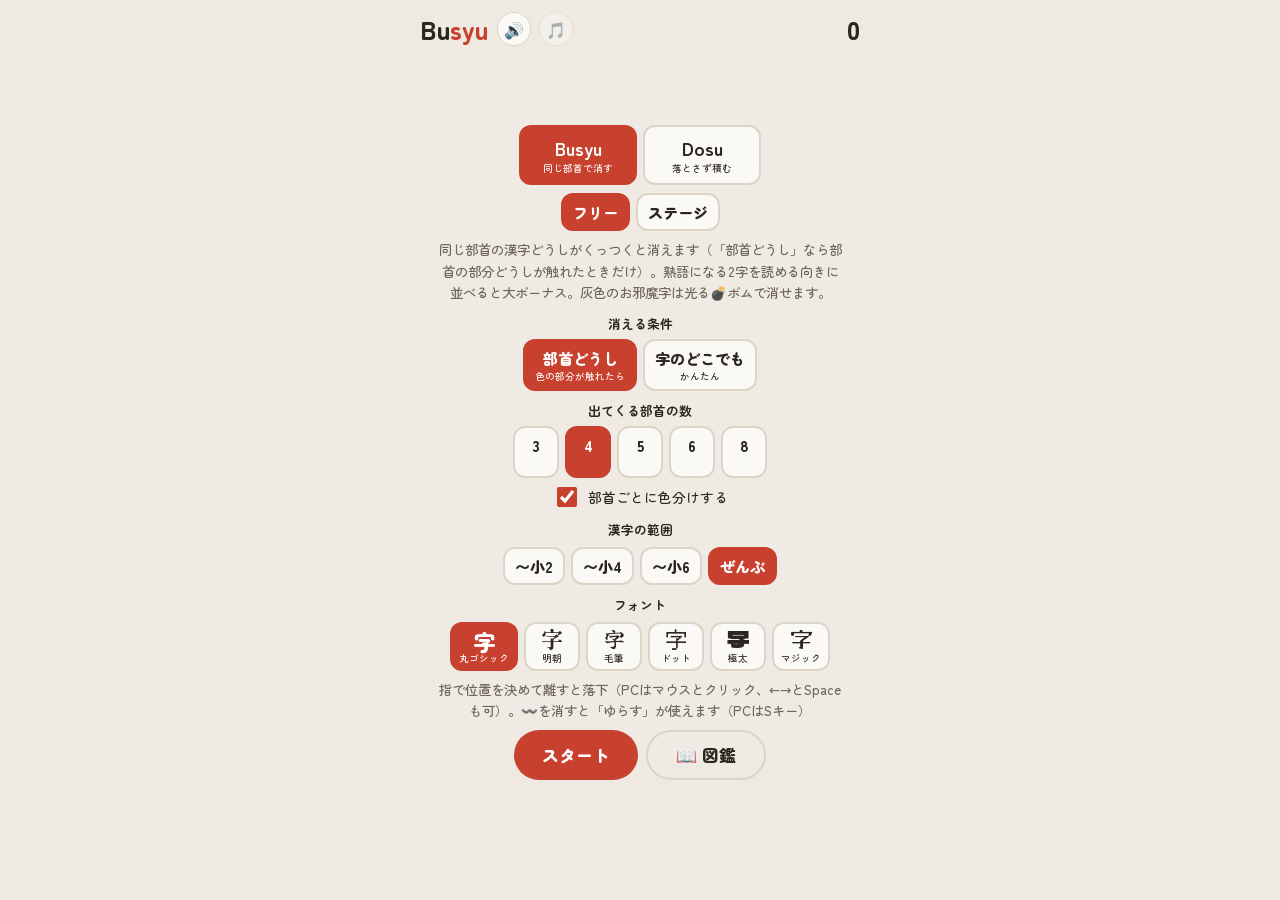
==== commit a5e47d9a: "Add files via upload" ====
--- a/index.html
+++ b/index.html
@@ -130,6 +130,10 @@
     <div class="opts" id="stageOpts">
       <div class="seg stages" id="stages"></div>
       <p class="goal" id="stageGoal"></p>
+    </div>
+    <div class="opts" id="ruleOpts">
+      <div class="label">消える条件</div>
+      <div class="seg" id="rules" role="group" aria-label="消える条件"></div>
     </div>
     <div class="opts" id="busyuOpts">
       <div class="label">出てくる部首の数</div>
@@ -474,6 +478,11 @@
   {goal:"placed",n:20,text:"20個積む"},
 ];
 
+// where each radical sits inside the character box (fractions of the em box)
+const REGION={"氵":{t:"hen",w:.32},"木":{t:"hen",w:.38},"亻":{t:"hen",w:.3},"艹":{t:"kan",h:.32},"言":{t:"hen",w:.4},
+  "糸":{t:"hen",w:.4},"扌":{t:"hen",w:.34},"宀":{t:"kan",h:.34,tol:8},"辶":{t:"nyo",w:.32,h:.2},"⺮":{t:"kan",h:.36},
+  "日":{t:"hen",w:.33,tol:16},"金":{t:"hen",w:.4},"口":{t:"hen",w:.3,tol:10},"女":{t:"hen",w:.4}};
+const inRegion=(reg,u,v)=>reg.t==="hen"?u<reg.w:reg.t==="kan"?v<reg.h:(u<reg.w||v>1-reg.h);
 const $=id=>document.getElementById(id);
 function store(k,v){try{if(v===undefined)return localStorage.getItem(k);localStorage.setItem(k,v)}catch(e){return null}}
 const css=n=>getComputedStyle(document.documentElement).getPropertyValue(n).trim();
@@ -485,6 +494,7 @@
 let F=FONTS.find(f=>f.id===store("bd-font"))||FONTS[0];
 let count=+store("busyu-count")||4;if(!COUNTS.includes(count))count=4;
 let grade=+store("bd-grade")||7;
+let rule=store("bd-rule")==="any"?"any":"rad"; // "rad": only radical parts touching clears / "any": whole character
 let stageIdx={busyu:0,dosu:0};
 $("hint").checked=store("busyu-hint")!=="0";
 const fontStr=px=>`${F.weight} ${px}px ${F.family},${FALLBACK}`;
@@ -564,8 +574,8 @@
 const WW=360,WH=580,S0=50,FR=.96,N=12,RES=96,shapeCache={};
 const off=document.createElement("canvas");off.width=off.height=RES;
 const octx=off.getContext("2d",{willReadFrequently:true});
-function shapeFor(k){
-  const key=F.id+k;if(shapeCache[key])return shapeCache[key];
+function shapeFor(k,reg=null){
+  const key=F.id+k+(reg?reg.t+(reg.w||"")+(reg.h||""):"");if(shapeCache[key])return shapeCache[key];
   octx.clearRect(0,0,RES,RES);
   octx.font=fontStr(RES*FR);octx.textAlign="center";octx.textBaseline="middle";octx.fillStyle="#000";
   octx.fillText(k,RES/2,RES/2);
@@ -573,28 +583,34 @@
   for(let gy=0;gy<N;gy++){const row=[];for(let gx=0;gx<N;gx++){
     let ink=0,tot=0;
     for(let y=Math.floor(gy*cs);y<Math.floor((gy+1)*cs);y++)for(let x=Math.floor(gx*cs);x<Math.floor((gx+1)*cs);x++){tot++;if(px[(y*RES+x)*4+3]>110)ink++}
-    row.push(ink/tot>.2);
+    if(ink/tot<=.2){row.push(0);continue}
+    const em0=RES/2-RES*FR/2,u=((gx+.5)*cs-em0)/(RES*FR),v=((gy+.5)*cs-em0)/(RES*FR);
+    row.push(reg&&inRegion(reg,u,v)?2:1);
   }grid.push(row)}
   const used=grid.map(r=>r.map(()=>false)),rects=[];
   for(let y=0;y<N;y++)for(let x=0;x<N;x++){
     if(!grid[y][x]||used[y][x])continue;
-    let w=1;while(x+w<N&&grid[y][x+w]&&!used[y][x+w])w++;
+    const cls=grid[y][x];
+    let w=1;while(x+w<N&&grid[y][x+w]===cls&&!used[y][x+w])w++;
     let h=1;
-    outer:while(y+h<N){for(let i=0;i<w;i++)if(!grid[y+h][x+i]||used[y+h][x+i])break outer;h++}
+    outer:while(y+h<N){for(let i=0;i<w;i++)if(grid[y+h][x+i]!==cls||used[y+h][x+i])break outer;h++}
     for(let yy=y;yy<y+h;yy++)for(let xx=x;xx<x+w;xx++)used[yy][xx]=true;
-    rects.push({x,y,w,h});
-  }
-  if(!rects.length)rects.push({x:N/2-2,y:N/2-2,w:4,h:4});
+    rects.push({x,y,w,h,r:cls===2});
+  }
+  if(!rects.length)rects.push({x:N/2-2,y:N/2-2,w:4,h:4,r:false});
   const c=S0/N;
-  return shapeCache[key]=rects.map(r=>({x:(r.x+r.w/2)*c-S0/2,y:(r.y+r.h/2)*c-S0/2,w:r.w*c,h:r.h*c}));
+  return shapeCache[key]=rects.map(r=>({x:(r.x+r.w/2)*c-S0/2,y:(r.y+r.h/2)*c-S0/2,w:r.w*c,h:r.h*c,r:r.r}));
 }
 
 const {Engine,Bodies,Composite,Events,Body,Sleeping}=Matter;
 // spec = {glyphs:[{k,dx,rad?,oj?,item?}], sc, color?, kind?}; (x,y) = centre of the glyph group
 function buildBody(spec,x,y,angle,opts={}){
   const parts=[];
-  spec.glyphs.forEach((g,gi)=>{for(const r of shapeFor(g.k)){
-    const pt=Bodies.rectangle(x+(g.dx+r.x)*spec.sc,y+r.y*spec.sc,r.w*spec.sc,r.h*spec.sc,{density:.002});pt.gi=gi;parts.push(pt)}});
+  spec.glyphs.forEach((g,gi)=>{
+    const reg=g.rad&&rule==="rad"?REGION[g.rad.sym]:null;
+    for(const r of shapeFor(g.k,reg)){
+      const pt=Bodies.rectangle(x+(g.dx+r.x)*spec.sc,y+r.y*spec.sc,r.w*spec.sc,r.h*spec.sc,{density:.002});
+      pt.gi=gi;pt.r=reg?r.r:!!g.rad;parts.push(pt)}});
   const b=Body.create({parts,friction:opts.friction??.5,frictionStatic:1,frictionAir:opts.air??.01,restitution:.02,label:opts.label});
   b.off={x:x-b.position.x,y:y-b.position.y};
   if(angle)Body.rotate(b,angle,{x,y});
@@ -609,7 +625,15 @@
   for(const g of spec.glyphs){
     ctx.font=fontStr(S0*FR);
     if(g.item){ctx.shadowColor=COL.gold;ctx.shadowBlur=10+6*Math.sin(clock*6)}
-    ctx.fillStyle=glyphColor(spec,g);ctx.fillText(g.k,g.dx,0);ctx.shadowBlur=0;
+    if(g.rad&&rule==="rad"&&$("hint").checked){
+      ctx.fillStyle=COL.ink;ctx.fillText(g.k,g.dx,0);ctx.shadowBlur=0;
+      const reg=REGION[g.rad.sym],E=S0*FR,x0=g.dx-E/2,y0=-E/2;
+      ctx.save();ctx.beginPath();
+      if(reg.t==="hen"||reg.t==="nyo")ctx.rect(x0-4,y0-4,E*reg.w+4,E+8);
+      if(reg.t==="kan")ctx.rect(x0-4,y0-4,E+8,E*reg.h+4);
+      if(reg.t==="nyo")ctx.rect(x0-4,y0+E*(1-reg.h),E+8,E*reg.h+4);
+      ctx.clip();ctx.fillStyle=g.rad.color;ctx.fillText(g.k,g.dx,0);ctx.restore();
+    }else{ctx.fillStyle=glyphColor(spec,g);ctx.fillText(g.k,g.dx,0);ctx.shadowBlur=0}
     if(g.item){ctx.font=`16px sans-serif`;ctx.fillText(g.item==="bomb"?"💣":"〰️",g.dx+S0*.4,-S0*.4)}
   }
   ctx.restore();
@@ -676,7 +700,7 @@
     for(const p of ev.pairs){const pa=p.bodyA,pb=p.bodyB,a=pa.parent,b=pb.parent;
       if(a===b||a.label!=="block"||b.label!=="block"||a.gone||b.gone)continue;
       const ga=a.spec.glyphs[pa.gi],gb=b.spec.glyphs[pb.gi];
-      if(ga&&gb&&ga.rad&&ga.rad===gb.rad)pending.push([a,pa.gi],[b,pb.gi]);}
+      if(ga&&gb&&ga.rad&&ga.rad===gb.rad&&pa.r&&pb.r)pending.push([a,pa.gi],[b,pb.gi]);}
   });
   const n=Math.min(stg?stg.count:count,availRads().length);
   if(stg&&stg.hint===false)$("hint").checked=false;
@@ -688,6 +712,17 @@
   timeLeft=stg?.time||0;
   hold=busyuPiece(null);next=busyuPiece(hold);
 }
+// radical parts of two glyphs touching (or within a few px, so small radicals like 日 and 口 still count)
+function radNear(a,ia,b,ib){
+  if(rule==="any")return true;
+  const tol=(REGION[a.spec.glyphs[ia].rad.sym].tol||4)*Math.min(a.spec.sc,b.spec.sc);
+  for(const pa of a.parts){if(pa===a||pa.gi!==ia||!pa.r)continue;
+    for(const pb of b.parts){if(pb===b||pb.gi!==ib||!pb.r)continue;
+      const dx=Math.max(0,pa.bounds.min.x-pb.bounds.max.x,pb.bounds.min.x-pa.bounds.max.x);
+      const dy=Math.max(0,pa.bounds.min.y-pb.bounds.max.y,pb.bounds.min.y-pa.bounds.max.y);
+      if(dx<tol&&dy<tol)return true}}
+  return false;
+}
 function touchingUnits(body,gi){
   const out=[];
   for(const p of engine.pairs.list){if(!p.isActive)continue;const A=p.bodyA,B=p.bodyB;
@@ -714,7 +749,7 @@
       if(s0.gone||done.has(key(s0,i0))||!s0.spec.glyphs[i0])continue;
       const rad=s0.spec.glyphs[i0].rad,group=[],stack=[[s0,i0]];
       while(stack.length){const [b,i]=stack.pop();const kk=key(b,i);if(done.has(kk)||b.gone)continue;done.add(kk);group.push([b,i]);
-        for(const [o,oi] of touchingUnits(b,i))if(o.label==="block"&&o.spec.glyphs[oi]&&o.spec.glyphs[oi].rad===rad&&!done.has(key(o,oi)))stack.push([o,oi])}
+        for(const [o,oi] of touchingUnits(b,i))if(o.label==="block"&&o!==b&&o.spec.glyphs[oi]&&o.spec.glyphs[oi].rad===rad&&!done.has(key(o,oi))&&radNear(b,i,o,oi))stack.push([o,oi])}
       if(group.length<2)continue;
       combo=now-lastClear<2?combo+1:1;lastClear=now;maxCombo=Math.max(maxCombo,combo);
       const pts=Math.round(10*group.length*level()*(1+(combo-1)*.5)*(group.length>2?1.5:1));
@@ -725,7 +760,15 @@
       sfx("clear",combo);any=true;
     }
   }
-  // 2) two kanji side by side (or top-to-bottom) that read as a word
+  // 2) two kanji side by side (or top-to-bottom) that read as a word; also catch near-touching radicals
+  if(checkJuku&&rule==="rad"){
+    for(const p of engine.pairs.list){
+      if(!p.isActive)continue;const A=p.bodyA,Bp=p.bodyB,a=A.parent,b=Bp.parent;
+      if(a===b||a.label!=="block"||b.label!=="block"||a.gone||b.gone)continue;
+      const ga=a.spec.glyphs[A.gi],gb=b.spec.glyphs[Bp.gi];
+      if(ga&&gb&&ga.rad&&ga.rad===gb.rad&&!isRemoved(a,A.gi)&&!isRemoved(b,Bp.gi)&&radNear(a,A.gi,b,Bp.gi))pending.push([a,A.gi],[b,Bp.gi]);
+    }
+  }
   if(checkJuku){
     for(const p of engine.pairs.list){
       if(!p.isActive)continue;const A=p.bodyA,Bp=p.bodyB,a=A.parent,b=Bp.parent;
@@ -1007,7 +1050,7 @@
 
 // ================= menus =================
 const DESC={
-  busyu:["同じ部首の漢字どうしがくっつくと消えます。熟語になる2字を読める向きに並べると大ボーナス。灰色のお邪魔字は光る💣ボムで消せます。",
+  busyu:["同じ部首の漢字どうしがくっつくと消えます（「部首どうし」なら部首の部分どうしが触れたときだけ）。熟語になる2字を読める向きに並べると大ボーナス。灰色のお邪魔字は光る💣ボムで消せます。",
          "指で位置を決めて離すと落下（PCはマウスとクリック、←→とSpaceも可）。〰️を消すと「ゆらす」が使えます（PCはSキー）"],
   dosu:["四字熟語の土台に漢字を積もう。両側は穴、落ちたら終わり。5個ごとに大きさが変わり、10個ごとに熟語。前の字と熟語になる字を上に乗せると「しりとり積み」ボーナス。高くなると風や地震も。",
         "指で位置を決めて離すと落下、右下の↻で回転（PCはマウスとクリック、↑かRで回転）"],
@@ -1022,6 +1065,11 @@
   $("desc").innerHTML=play==="vs"?"1台を2人で交互に使って積み上げます。自分の番で字を落としたら負け。":DESC[mode][0];
   $("howto").innerHTML=DESC[mode][1];
   $("busyuOpts").hidden=!(mode==="busyu"&&play==="free");
+  $("ruleOpts").hidden=mode!=="busyu";
+  const rb=$("rules");rb.innerHTML="";
+  for(const [id,name,sub] of [["rad","部首どうし","色の部分が触れたら"],["any","字のどこでも","かんたん"]]){
+    const b=document.createElement("button");b.setAttribute("aria-pressed",id===rule);b.innerHTML=`${name}<small>${sub}</small>`;
+    b.onclick=()=>{rule=id;store("bd-rule",id);buildMenu()};rb.appendChild(b)}
   $("stageOpts").hidden=play!=="stage";
   $("logo").innerHTML=mode==="busyu"?"Bu<span>syu</span>":"Do<span>su</span>";
   document.title=mode==="busyu"?"Busyu":"Dosu";
--- a/fonts.css
+++ b/fonts.css
@@ -1,11 +1,11 @@
-@font-face{font-family:'Zen Maru Gothic';font-style:normal;font-weight:500;font-display:block;src:url([data-uri]) format('woff2');unicode-range:U+20-7e,U+d7,U+2014,U+2026,U+2191,U+3000-3002,U+300c-300d,U+301c,U+3042,U+3044,U+3046,U+3048,U+304a-3061,U+3063-3076,U+3078-3079,U+307b-307c,U+307e-308d,U+308f,U+3092-3093,U+30a2,U+30a4,U+30a6,U+30a8-30b5,U+30b7-30b9,U+30bb,U+30bd-30c1,U+30c3-30c4,U+30c6-30cb,U+30cf-30d0,U+30d2-30d3,U+30d5,U+30d8-30d9,U+30db-30ed,U+30ef,U+30f3,U+30fb-30fc,U+4e00,U+4e03,U+4e07-4e08,U+4e0a-4e0b,U+4e16,U+4e21,U+4e26,U+4e2d,U+4e38,U+4e45,U+4e57,U+4e59,U+4e5d,U+4e86,U+4e8b-4e8c,U+4e92,U+4ea4,U+4eba,U+4ed5,U+4ee5,U+4ef2,U+4ef6,U+4f11,U+4f1a,U+4f1d,U+4f4d,U+4f4f,U+4f53,U+4f55,U+4f5c,U+4f7f,U+4f8b,U+4fbf,U+4fe1,U+500b,U+5019,U+5024,U+5074,U+5149,U+5165,U+5168,U+516b,U+5177,U+5185,U+51fa,U+5206-5207,U+5225,U+5237,U+523b,U+524d,U+529b,U+52a0,U+52b9,U+52c9,U+52dd,U+5341,U+5343,U+5370,U+53cb,U+53e3-53e4,U+53eb,U+53ef-53f0,U+53f3,U+5408,U+540c-540d,U+5410-5411,U+5438-5439,U+5473,U+547c,U+54b2,U+54c1,U+5531,U+55ab,U+5674,U+56db,U+56de,U+56f2-56f3,U+56fd,U+571f,U+5730,U+5834,U+5909,U+5915,U+5927,U+5929-592b,U+5931,U+5973,U+597d,U+5999,U+59b9,U+59c9,U+59cb,U+59d3,U+5a18,U+5a5a,U+5a66,U+5a9b,U+5ac1,U+5b57,U+5b66,U+5b80,U+5b88-5b89,U+5b8c,U+5b9a,U+5b9d,U+5b9f,U+5ba2,U+5ba4,U+5bae,U+5bb3,U+5bb6,U+5bbf,U+5bd2,U+5bfe,U+5c0f,U+5c4b,U+5c5e,U+5c71,U+5ddd,U+5dee,U+5df1,U+5e74,U+5ea6,U+5f37,U+5f53,U+5f62,U+5f97,U+5fc3,U+5fdc,U+610f,U+611b,U+6210,U+6226,U+6240,U+624b,U+624d,U+6253,U+627f-6280,U+6295,U+6298,U+62bc,U+62e1,U+62fe,U+6301,U+6307,U+6368,U+6388,U+63a1,U+6545,U+6557,U+6570,U+6587,U+6599,U+65b0,U+65b9,U+65e5,U+660e,U+6614,U+6620,U+6628,U+662d,U+6642,U+6669,U+666f,U+6674,U+6696-6697,U+66ae,U+66dc,U+66f4,U+66f8,U+6700,U+6708,U+671d,U+671f,U+6728,U+672c,U+673a,U+6751,U+677e-677f,U+6797,U+679c,U+67f1,U+6821,U+6839,U+685c,U+690d,U+6975,U+697d,U+6a2a,U+6a4b,U+6a5f,U+6b63,U+6bb5,U+6bdb,U+6c17,U+6c60,U+6c7a,U+6c7d,U+6cb9,U+6ce2,U+6cf3,U+6d17,U+6d3b,U+6d41,U+6d77,U+6d88,U+6e29,U+6e2f,U+6e56,U+6f22,U+706b,U+7070,U+70b9,U+7136,U+719f,U+71c3,U+7269,U+751f,U+753b,U+7551,U+756a,U+76ee,U+77e5,U+77f3,U+79d2,U+7a4d,U+7a74,U+7a7a,U+7acb,U+7ae0,U+7b11,U+7b2c,U+7b46,U+7b49,U+7b4b,U+7b54,U+7b97,U+7ba1,U+7bb1,U+7bb8,U+7bc0,U+7bc4,U+7c21,U+7cf8,U+7d19-7d1a,U+7d30,U+7d42,U+7d44,U+7d50,U+7d66,U+7d75,U+7d9a,U+7dd1,U+7dda,U+7df4,U+7e26,U+7f6e,U+7f8e,U+7fd2,U+8003,U+8015,U+805e,U+80b2,U+81e8,U+81ea,U+8272,U+82b1,U+82b8,U+82bd,U+82e5-82e6,U+82f1,U+8336,U+8349,U+8377,U+83dc,U+843d,U+8449,U+85ac,U+884c,U+8853,U+8868,U+898b,U+8a00,U+8a08,U+8a13,U+8a18,U+8a2d,U+8a66,U+8a69,U+8a71,U+8a8c,U+8a9e,U+8aa4,U+8aac-8aad,U+8abf,U+8ac7,U+8b58,U+8ca0,U+8cdb,U+8d70,U+8d77,U+8def,U+8eca,U+8ee2,U+8fbc,U+8fd1,U+8fd4,U+8ffd,U+9001,U+901a,U+901f,U+9031-9032,U+904a-904b,U+9053-9054,U+9060,U+90aa,U+90e8,U+91ce,U+91d1,U+91dd,U+9234,U+9244,U+925b,U+9280,U+9285,U+92fc,U+932f,U+9332,U+934b,U+93e1,U+9451,U+9577,U+9593,U+9678,U+967d,U+968e,U+96e2,U+96e8,U+96ea,U+96fb,U+9707,U+9752,U+97f3,U+984c,U+98a8,U+98df,U+98f2,U+9996,U+9ad8,U+9b54,U+9ce5,U+ff01,U+ff08-ff09,U+ff1a,U+ff1f}
-@font-face{font-family:'Zen Maru Gothic';font-style:normal;font-weight:500;font-display:block;src:url([data-uri]) format('woff2');unicode-range:U+20-7e,U+d7,U+2014,U+2026,U+2191}
-@font-face{font-family:'Zen Maru Gothic';font-style:normal;font-weight:700;font-display:block;src:url([data-uri]) format('woff2');unicode-range:U+20-7e,U+d7,U+2014,U+2026,U+2191,U+3000-3002,U+300c-300d,U+301c,U+3042,U+3044,U+3046,U+3048,U+304a-3061,U+3063-3076,U+3078-3079,U+307b-307c,U+307e-308d,U+308f,U+3092-3093,U+30a2,U+30a4,U+30a6,U+30a8-30b5,U+30b7-30b9,U+30bb,U+30bd-30c1,U+30c3-30c4,U+30c6-30cb,U+30cf-30d0,U+30d2-30d3,U+30d5,U+30d8-30d9,U+30db-30ed,U+30ef,U+30f3,U+30fb-30fc,U+4e00,U+4e03,U+4e07-4e08,U+4e0a-4e0b,U+4e16,U+4e21,U+4e26,U+4e2d,U+4e38,U+4e45,U+4e57,U+4e59,U+4e5d,U+4e86,U+4e8b-4e8c,U+4e92,U+4ea4,U+4eba,U+4ed5,U+4ee5,U+4ef2,U+4ef6,U+4f11,U+4f1a,U+4f1d,U+4f4d,U+4f4f,U+4f53,U+4f55,U+4f5c,U+4f7f,U+4f8b,U+4fbf,U+4fe1,U+500b,U+5019,U+5024,U+5074,U+5149,U+5165,U+5168,U+516b,U+5177,U+5185,U+51fa,U+5206-5207,U+5225,U+5237,U+523b,U+524d,U+529b,U+52a0,U+52b9,U+52c9,U+52dd,U+5341,U+5343,U+5370,U+53cb,U+53e3-53e4,U+53eb,U+53ef-53f0,U+53f3,U+5408,U+540c-540d,U+5410-5411,U+5438-5439,U+5473,U+547c,U+54b2,U+54c1,U+5531,U+55ab,U+5674,U+56db,U+56de,U+56f2-56f3,U+56fd,U+571f,U+5730,U+5834,U+5909,U+5915,U+5927,U+5929-592b,U+5931,U+5973,U+597d,U+5999,U+59b9,U+59c9,U+59cb,U+59d3,U+5a18,U+5a5a,U+5a66,U+5a9b,U+5ac1,U+5b57,U+5b66,U+5b80,U+5b88-5b89,U+5b8c,U+5b9a,U+5b9d,U+5b9f,U+5ba2,U+5ba4,U+5bae,U+5bb3,U+5bb6,U+5bbf,U+5bd2,U+5bfe,U+5c0f,U+5c4b,U+5c5e,U+5c71,U+5ddd,U+5dee,U+5df1,U+5e74,U+5ea6,U+5f37,U+5f53,U+5f62,U+5f97,U+5fc3,U+5fdc,U+610f,U+611b,U+6210,U+6226,U+6240,U+624b,U+624d,U+6253,U+627f-6280,U+6295,U+6298,U+62bc,U+62e1,U+62fe,U+6301,U+6307,U+6368,U+6388,U+63a1,U+6545,U+6557,U+6570,U+6587,U+6599,U+65b0,U+65b9,U+65e5,U+660e,U+6614,U+6620,U+6628,U+662d,U+6642,U+6669,U+666f,U+6674,U+6696-6697,U+66ae,U+66dc,U+66f4,U+66f8,U+6700,U+6708,U+671d,U+671f,U+6728,U+672c,U+673a,U+6751,U+677e-677f,U+6797,U+679c,U+67f1,U+6821,U+6839,U+685c,U+690d,U+6975,U+697d,U+6a2a,U+6a4b,U+6a5f,U+6b63,U+6bb5,U+6bdb,U+6c17,U+6c60,U+6c7a,U+6c7d,U+6cb9,U+6ce2,U+6cf3,U+6d17,U+6d3b,U+6d41,U+6d77,U+6d88,U+6e29,U+6e2f,U+6e56,U+6f22,U+706b,U+7070,U+70b9,U+7136,U+719f,U+71c3,U+7269,U+751f,U+753b,U+7551,U+756a,U+76ee,U+77e5,U+77f3,U+79d2,U+7a4d,U+7a74,U+7a7a,U+7acb,U+7ae0,U+7b11,U+7b2c,U+7b46,U+7b49,U+7b4b,U+7b54,U+7b97,U+7ba1,U+7bb1,U+7bb8,U+7bc0,U+7bc4,U+7c21,U+7cf8,U+7d19-7d1a,U+7d30,U+7d42,U+7d44,U+7d50,U+7d66,U+7d75,U+7d9a,U+7dd1,U+7dda,U+7df4,U+7e26,U+7f6e,U+7f8e,U+7fd2,U+8003,U+8015,U+805e,U+80b2,U+81e8,U+81ea,U+8272,U+82b1,U+82b8,U+82bd,U+82e5-82e6,U+82f1,U+8336,U+8349,U+8377,U+83dc,U+843d,U+8449,U+85ac,U+884c,U+8853,U+8868,U+898b,U+8a00,U+8a08,U+8a13,U+8a18,U+8a2d,U+8a66,U+8a69,U+8a71,U+8a8c,U+8a9e,U+8aa4,U+8aac-8aad,U+8abf,U+8ac7,U+8b58,U+8ca0,U+8cdb,U+8d70,U+8d77,U+8def,U+8eca,U+8ee2,U+8fbc,U+8fd1,U+8fd4,U+8ffd,U+9001,U+901a,U+901f,U+9031-9032,U+904a-904b,U+9053-9054,U+9060,U+90aa,U+90e8,U+91ce,U+91d1,U+91dd,U+9234,U+9244,U+925b,U+9280,U+9285,U+92fc,U+932f,U+9332,U+934b,U+93e1,U+9451,U+9577,U+9593,U+9678,U+967d,U+968e,U+96e2,U+96e8,U+96ea,U+96fb,U+9707,U+9752,U+97f3,U+984c,U+98a8,U+98df,U+98f2,U+9996,U+9ad8,U+9b54,U+9ce5,U+ff01,U+ff08-ff09,U+ff1a,U+ff1f}
-@font-face{font-family:'Zen Maru Gothic';font-style:normal;font-weight:700;font-display:block;src:url([data-uri]) format('woff2');unicode-range:U+20-7e,U+d7,U+2014,U+2026,U+2191}
-@font-face{font-family:'Zen Maru Gothic';font-style:normal;font-weight:900;font-display:block;src:url([data-uri]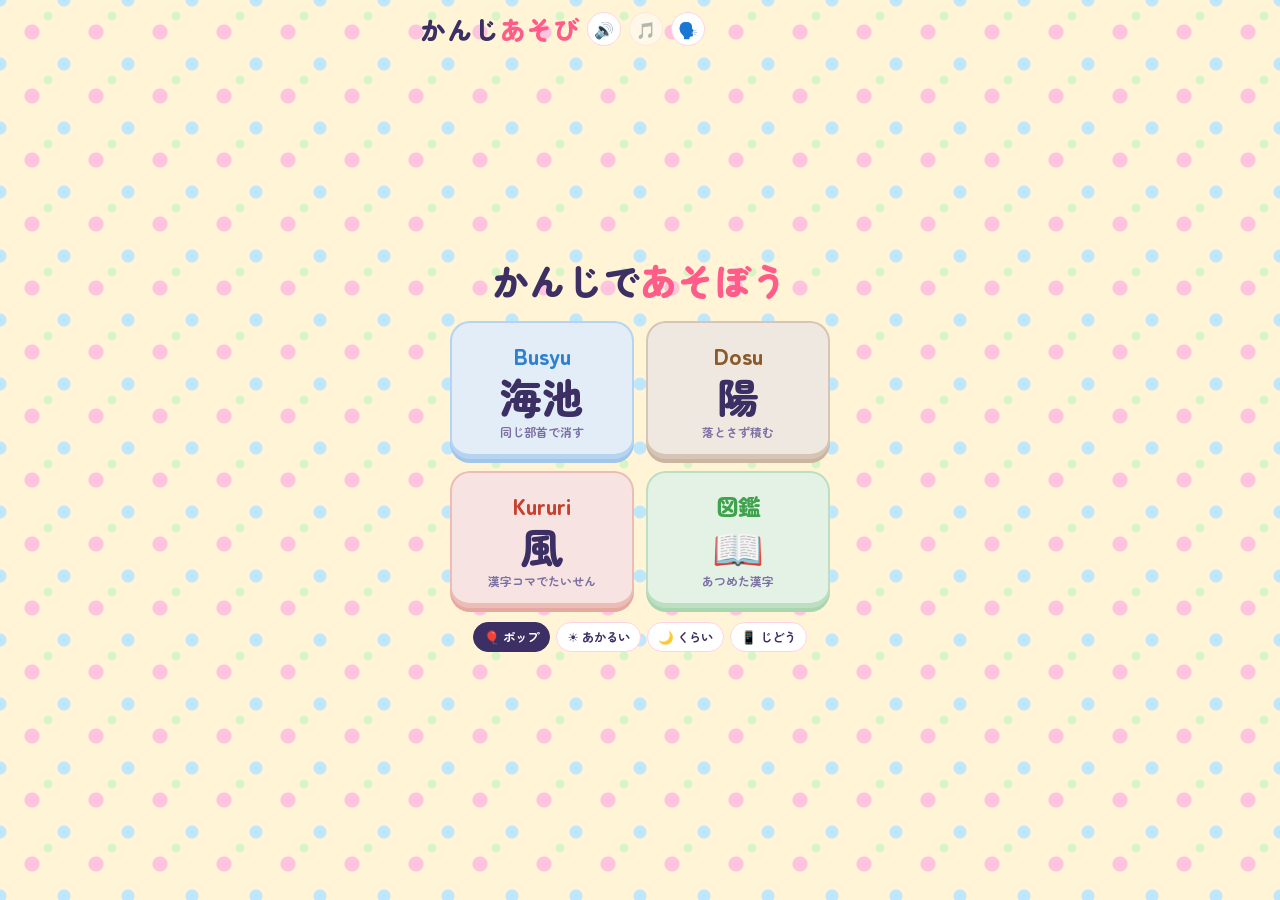
==== commit aec31d91: "Add files via upload" ====
--- a/index.html
+++ b/index.html
@@ -6,9 +6,8 @@
 <title>Busyu / Dosu</title>
 <meta name="apple-mobile-web-app-capable" content="yes">
 <meta name="mobile-web-app-capable" content="yes">
-<meta name="apple-mobile-web-app-status-bar-style" content="default">
 <meta name="apple-mobile-web-app-title" content="Busyu">
-<meta name="theme-color" content="#EEEAE2">
+<meta name="theme-color" content="#FFF4D6">
 <link rel="manifest" href="manifest.json">
 <link rel="apple-touch-icon" href="icon-180.png">
 <link rel="icon" href="icon-192.png">
@@ -22,7 +21,7 @@
   --shu:#C8402E; --slab:#A8916F; --ai:#2F6DB5; --gold:#E0A100;
 }
 @media (prefers-color-scheme:dark){
-  :root:not([data-theme="light"]){--bg:#15130F;--ink:#EEE8DE;--muted:#9C9384;--field:#1F1C17;--line:#3A352D;--shu:#F07A6A;--slab:#6E5E47;--ai:#6FA8E8;--gold:#F2C14E}
+  :root:not([data-theme="light"]):not([data-theme="pop"]){--bg:#15130F;--ink:#EEE8DE;--muted:#9C9384;--field:#1F1C17;--line:#3A352D;--shu:#F07A6A;--slab:#6E5E47;--ai:#6FA8E8;--gold:#F2C14E}
 }
 :root[data-theme="dark"]{--bg:#15130F;--ink:#EEE8DE;--muted:#9C9384;--field:#1F1C17;--line:#3A352D;--shu:#F07A6A;--slab:#6E5E47;--ai:#6FA8E8;--gold:#F2C14E}
 *{box-sizing:border-box}
@@ -39,6 +38,7 @@
 h1 span{color:var(--shu)}
 .icon{font:inherit;font-size:1rem;width:34px;height:34px;border-radius:50%;border:1.5px solid var(--line);background:var(--field);color:var(--ink);cursor:pointer;display:grid;place-items:center;padding:0}
 .icon[aria-pressed="false"]{opacity:.45}
+.icon[hidden]{display:none}
 .stat{text-align:right;font-variant-numeric:tabular-nums}
 .stat b{font-size:1.6rem;font-weight:900}
 .stat small{display:block;color:var(--muted);font-size:.72rem}
@@ -93,6 +93,17 @@
 #shake{left:16px;top:52px;bottom:auto;height:40px;min-width:0;padding:0 12px;font-size:.85rem;background:var(--gold);color:#2A2620}
 /* zukan */
 #zukan{justify-content:flex-start;background:var(--bg)}
+#home{background:var(--bg)}
+.hometitle{font-size:clamp(1.7rem,8vw,2.3rem)!important;margin-bottom:6px!important}
+.hometitle span{color:var(--shu)}
+.tiles{display:grid;grid-template-columns:repeat(2,minmax(0,1fr));gap:12px;width:100%;max-width:380px}
+.tile{font:inherit;color:var(--ink);background:var(--field);border:2px solid var(--line);border-radius:20px;padding:16px 8px 14px;cursor:pointer;
+  display:flex;flex-direction:column;align-items:center;gap:2px;border-bottom:5px solid var(--tc)}
+.tile b{font-size:1.4rem;font-weight:900;color:var(--tc)}
+.tile .tk{font-size:2.6rem;font-weight:900;line-height:1.15}
+.tile small{font-size:.75rem;color:var(--muted);font-weight:700}
+.tile:active{transform:translateY(2px)}
+.backhome{align-self:flex-start;padding:6px 14px!important;font-size:.9rem!important}
 .ztabs{display:flex;gap:6px}
 .zgrid{display:grid;grid-template-columns:repeat(auto-fill,minmax(44px,1fr));gap:6px;width:100%;max-width:400px}
 .zgrid.words{grid-template-columns:repeat(auto-fill,minmax(82px,1fr))}
@@ -105,14 +116,35 @@
 .zcard .zk.w{font-size:2rem}
 .zcard div p{color:var(--ink);font-size:.86rem}
 .zcard div p.m{color:var(--muted)}
+.zcard div p.big2{font-size:1.3rem;font-weight:900}
+.askbox{z-index:20!important;background:color-mix(in srgb,var(--bg) 85%,transparent)!important}
+/* pop theme for kids: pastel colours, polka dots */
+:root[data-theme="pop"]{--bg:#FFF4D6;--ink:#3B2F63;--muted:#7C70A3;--field:#FFFFFF;--line:#FFD3E6;--shu:#FF5C8A;--slab:#F4A259;--ai:#3D8BFF;--gold:#FFB400;--dish1:#FFFFFF;--dish2:#FFE39A}
+:root[data-theme="pop"] body{background:
+  radial-gradient(circle,#FFC4DD 0 7px,transparent 8px) 0 0/64px 64px,
+  radial-gradient(circle,#BFE6FF 0 6px,transparent 7px) 32px 32px/64px 64px,
+  radial-gradient(circle,#D7F5C4 0 4px,transparent 5px) 16px 48px/64px 64px,
+  #FFF4D6}
+:root[data-theme="pop"] .overlay{background:color-mix(in srgb,#FFF4D6 80%,transparent)}
+:root[data-theme="pop"] #home,:root[data-theme="pop"] #zukan{background:transparent}
+:root[data-theme="pop"] .tile{background:color-mix(in srgb,var(--tc) 14%,#fff);border-color:color-mix(in srgb,var(--tc) 35%,#fff);box-shadow:0 4px 0 color-mix(in srgb,var(--tc) 45%,#fff)}
+:root[data-theme="pop"] .seg button,:root[data-theme="pop"] .card,:root[data-theme="pop"] .chip{box-shadow:0 2px 0 var(--line)}
+:root[data-theme="pop"] canvas{box-shadow:0 0 0 4px #FFD3E6}
+.themes{display:flex;gap:6px;justify-content:center;flex-wrap:wrap;margin-top:6px}
+.themes button{font:inherit;font-size:.78rem;font-weight:700;padding:5px 10px;border-radius:999px;border:1.5px solid var(--line);background:var(--field);color:var(--ink);cursor:pointer}
+.themes button[aria-pressed="true"]{background:var(--ink);color:var(--field);border-color:var(--ink)}
 </style>
+<script>try{const t=localStorage.getItem("bd-theme")||"pop";if(t!=="auto")document.documentElement.dataset.theme=t}catch(e){document.documentElement.dataset.theme="pop"}</script>
+
 </head>
 <body>
 <div class="top">
   <div class="brand">
     <h1 id="logo">Bu<span>syu</span></h1>
+    <button class="icon" id="homeIcon" aria-label="ホームにもどる" hidden>🏠</button>
     <button class="icon" id="sfxBtn" aria-label="効果音">🔊</button>
     <button class="icon" id="bgmBtn" aria-label="BGM">🎵</button>
+    <button class="icon" id="voiceBtn" aria-label="読み上げ">🗣️</button>
   </div>
   <div class="stat"><small id="lv"></small><b id="score">0</b><small id="best"></small></div>
 </div>
@@ -120,8 +152,19 @@
   <canvas id="cv"></canvas>
   <button class="fab" id="rot" hidden aria-label="回転">↻</button>
   <button class="fab" id="shake" hidden aria-label="箱をゆらす">ゆらす</button>
-  <div class="overlay" id="start">
-    <div class="seg mode" id="modes" role="group" aria-label="モード">
+  <div class="overlay" id="home">
+    <h2 class="hometitle">かんじで<span>あそぼう</span></h2>
+    <div class="tiles">
+      <button class="tile" data-go="busyu" style="--tc:#2F80D0"><b>Busyu</b><span class="tk">海池</span><small>同じ部首で消す</small></button>
+      <button class="tile" data-go="dosu" style="--tc:#8B5A2B"><b>Dosu</b><span class="tk">陽</span><small>落とさず積む</small></button>
+      <button class="tile" data-go="kururi" style="--tc:#C8402E"><b>Kururi</b><span class="tk">風</span><small>漢字コマでたいせん</small></button>
+      <button class="tile" data-go="zukan" style="--tc:#3FA34D"><b>図鑑</b><span class="tk">📖</span><small>あつめた漢字</small></button>
+    </div>
+    <div class="themes" id="themes" role="group" aria-label="がめんの色"></div>
+  </div>
+  <div class="overlay" id="start" hidden>
+    <button class="sub backhome" id="homeBtn1">← ホーム</button>
+    <div class="seg mode" id="modes" role="group" aria-label="モード" hidden>
       <button data-mode="busyu"><b>Busyu</b><small>同じ部首で消す</small></button>
       <button data-mode="dosu"><b>Dosu</b><small>落とさず積む</small></button>
     </div>
@@ -147,7 +190,6 @@
     <p id="howto"></p>
     <div class="btns">
       <button class="go" id="startBtn">スタート</button>
-      <button class="sub" id="zkBtn1">📖 図鑑</button>
     </div>
   </div>
   <div class="overlay" id="over" hidden>
@@ -158,8 +200,13 @@
       <button class="go" id="nextBtn" hidden>つぎのステージ</button>
       <button class="go" id="retryBtn">もう一回</button>
       <button class="sub" id="setBtn">設定を変える</button>
+      <button class="sub" id="homeBtn2">ホーム</button>
       <button class="sub" id="zkBtn2">📖 図鑑</button>
     </div>
+  </div>
+  <div class="overlay askbox" id="ask" hidden>
+    <p class="big" id="askMsg">ゲームをやめてホームにもどりますか？</p>
+    <div class="btns"><button class="go" id="askYes">もどる</button><button class="sub" id="askNo">つづける</button></div>
   </div>
   <div class="overlay" id="zukan" hidden>
     <h2 style="font-size:1.6rem">漢字図鑑</h2>
@@ -177,7 +224,8 @@
 // ================= data =================
 // 字|学年(7=中学)|音|訓|意味  — grouped by radical
 const RAD_SRC=[
- ["氵","さんずい",`海|2|カイ|うみ|うみ
+ ["氵","さんずい","#2F80D0","h.32",`水|1|スイ|みず|みず|w
+海|2|カイ|うみ|うみ
 池|2|チ|いけ|いけ
 汽|2|キ|—|ゆげ
 活|2|カツ|—|いきる・いきいきする
@@ -190,8 +238,12 @@
 温|3|オン|あたた(かい)|あたたかい
 漢|3|カン|—|中国の古い国の名・おとこ
 油|3|ユ|あぶら|あぶら
-洗|6|セン|あら(う)|あらう`],
- ["木","きへん",`林|1|リン|はやし|はやし
+洗|6|セン|あら(う)|あらう
+澤|7|タク|さわ|さわ（沢の古い字）`],
+ ["木","きへん","#8B5A2B","h.38",`木|1|モク・ボク|き|き|w
+本|1|ホン|もと|ほん・もと|w
+森|1|シン|もり|もり|w
+林|1|リン|はやし|はやし
 校|1|コウ|—|まなびや・学校
 村|1|ソン|むら|むら
 板|3|ハン・バン|いた|いた
@@ -203,7 +255,8 @@
 松|4|ショウ|まつ|まつの木
 桜|5|オウ|さくら|さくら
 机|6|キ|つくえ|つくえ`],
- ["亻","にんべん",`休|1|キュウ|やす(む)|やすむ
+ ["亻","にんべん","#EF6C00","h.3",`人|1|ジン・ニン|ひと|ひと|w
+休|1|キュウ|やす(む)|やすむ
 体|2|タイ・テイ|からだ|からだ
 作|2|サク・サ|つく(る)|つくる
 何|2|カ|なに・なん|なに
@@ -215,7 +268,7 @@
 信|4|シン|—|しんじる
 例|4|レイ|たと(える)|たとえ
 値|6|チ|ね・あたい|ねだん・あたい`],
- ["艹","くさかんむり",`花|1|カ|はな|はな
+ ["艹","くさかんむり","#3FA34D","k.32",`花|1|カ|はな|はな
 草|1|ソウ|くさ|くさ
 茶|2|チャ・サ|—|おちゃ
 薬|3|ヤク|くすり|くすり
@@ -227,7 +280,8 @@
 菜|4|サイ|な|な・やさい
 英|4|エイ|—|すぐれる・イギリス
 若|6|ジャク|わか(い)|わかい`],
- ["言","ごんべん",`話|2|ワ|はな(す)|はなす
+ ["言","ごんべん","#4A55C0","h.4",`言|2|ゲン・ゴン|い(う)|いう・ことば|w
+話|2|ワ|はな(す)|はなす
 語|2|ゴ|かた(る)|ことば・かたる
 読|2|ドク・トク|よ(む)|よむ
 記|2|キ|しる(す)|かきしるす
@@ -239,7 +293,8 @@
 試|4|シ|ため(す)|ためす・こころみる
 訓|4|クン|—|おしえる・くんよみ
 誌|6|シ|—|かきしるす・ざっし`],
- ["糸","いとへん",`紙|2|シ|かみ|かみ
+ ["糸","いとへん","#A35BD6","h.4",`糸|1|シ|いと|いと|w
+紙|2|シ|かみ|かみ
 線|2|セン|—|すじ・せん
 細|2|サイ|ほそ(い)・こま(かい)|ほそい・こまかい
 組|2|ソ|く(む)|くむ・くみ
@@ -251,7 +306,8 @@
 結|4|ケツ|むす(ぶ)|むすぶ
 給|4|キュウ|—|あたえる
 続|4|ゾク|つづ(く)|つづく`],
- ["扌","てへん",`持|3|ジ|も(つ)|もつ
+ ["扌","てへん","#C2185B","h.34",`手|1|シュ|て|て|w
+持|3|ジ|も(つ)|もつ
 投|3|トウ|な(げる)|なげる
 指|3|シ|ゆび・さ(す)|ゆび・さす
 拾|3|シュウ・ジュウ|ひろ(う)|ひろう
@@ -263,7 +319,7 @@
 捨|6|シャ|す(てる)|すてる
 拡|6|カク|—|ひろげる
 押|7|オウ|お(す)|おす`],
- ["宀","うかんむり",`家|2|カ・ケ|いえ・や|いえ
+ ["宀","うかんむり","#A1442F","k.34~8",`家|2|カ・ケ|いえ・や|いえ
 室|2|シツ|むろ|へや
 安|3|アン|やす(い)|やすらか・やすい
 客|3|キャク|—|おきゃく
@@ -275,7 +331,7 @@
 寒|3|カン|さむ(い)|さむい
 害|4|ガイ|—|そこなう
 宝|6|ホウ|たから|たから`],
- ["辶","しんにょう",`道|2|ドウ|みち|みち
+ ["辶","しんにょう","#5F7A94","n.32,.2",`道|2|ドウ|みち|みち
 通|2|ツウ|とお(る)|とおる・かよう
 近|2|キン|ちか(い)|ちかい
 遠|2|エン|とお(い)|とおい
@@ -287,7 +343,8 @@
 速|3|ソク|はや(い)|はやい
 返|3|ヘン|かえ(す)|かえす
 達|4|タツ|—|とどく・すぐれる`],
- ["⺮","たけかんむり",`答|2|トウ|こた(える)|こたえる
+ ["⺮","たけかんむり","#1F9E89","k.36",`竹|1|チク|たけ|たけ|w
+答|2|トウ|こた(える)|こたえる
 算|2|サン|—|かぞえる
 筆|3|ヒツ|ふで|ふで
 箱|3|—|はこ|はこ
@@ -299,7 +356,10 @@
 筋|6|キン|すじ|すじ
 簡|6|カン|—|てがる・かんたん
 箸|7|—|はし|はし（食事の）`],
- ["日","ひへん",`明|2|メイ|あか(るい)|あかるい
+ ["日","ひへん","#F2B705","h.33~16",`日|1|ニチ・ジツ|ひ|ひ・おひさま|w
+早|1|ソウ|はや(い)|はやい|k.5
+星|2|セイ|ほし|ほし|k.5
+明|2|メイ|あか(るい)|あかるい
 時|2|ジ|とき|とき
 晴|2|セイ|は(れる)|はれる
 曜|2|ヨウ|—|ようび
@@ -309,7 +369,8 @@
 映|6|エイ|うつ(る)|うつる
 暖|6|ダン|あたた(かい)|あたたかい
 晩|6|バン|—|ゆうがた・よる`],
- ["金","かねへん",`鉄|3|テツ|—|てつ
+ ["金","かねへん","#9AA3AB","h.4",`金|1|キン・コン|かね|かね・きん|w
+鉄|3|テツ|—|てつ
 銀|3|ギン|—|ぎん
 鏡|4|キョウ|かがみ|かがみ
 録|4|ロク|—|かきしるす
@@ -319,7 +380,10 @@
 鉛|7|エン|なまり|なまり
 鈴|7|レイ・リン|すず|すず
 鍋|7|—|なべ|なべ`],
- ["口","くちへん",`味|3|ミ|あじ|あじ
+ ["口","くちへん","#E53935","h.3~10",`口|1|コウ・ク|くち|くち|w
+右|1|ウ・ユウ|みぎ|みぎ|b.3,.45,1,1
+名|1|メイ・ミョウ|な|なまえ|a.5
+味|3|ミ|あじ|あじ
 唱|4|ショウ|とな(える)|となえる
 呼|6|コ|よ(ぶ)|よぶ
 吸|6|キュウ|す(う)|すう
@@ -329,7 +393,8 @@
 咲|7|—|さ(く)|さく
 喫|7|キツ|—|のむ・すう
 噴|7|フン|ふ(く)|ふきだす`],
- ["女","おんなへん",`妹|2|マイ|いもうと|いもうと
+ ["女","おんなへん","#D94F9E","h.4",`女|1|ジョ・ニョ|おんな|おんな|w
+妹|2|マイ|いもうと|いもうと
 姉|2|シ|あね|あね
 始|3|シ|はじ(める)|はじめる
 好|4|コウ|す(き)|すき・このむ
@@ -339,12 +404,55 @@
 娘|7|—|むすめ|むすめ
 嫁|7|カ|よめ|よめ
 妙|7|ミョウ|—|ふしぎ・すぐれている`],
+ ["子","こへん","#35A7D8","w",`子|1|シ・ス|こ|こども|w
+字|1|ジ|あざ|もじ|a.55
+学|1|ガク|まな(ぶ)|まなぶ|a.5`],
+ ["田","たへん","#7A8F2A","w",`田|1|デン|た|たんぼ|w
+町|1|チョウ|まち|まち|h.45
+男|1|ダン・ナン|おとこ|おとこ|k.5
+番|2|バン|—|じゅんばん|a.45`],
+ ["礻","しめすへん","#B23A48","h.35",`社|2|シャ|やしろ|やしろ・会社
+神|3|シン・ジン|かみ|かみさま
+祥|7|ショウ|—|めでたいこと・しるし`],
+ ["力","ちから","#D84315","w",`力|1|リョク・リキ|ちから|ちから|w
+加|4|カ|くわ(える)|くわえる|h.5
+助|3|ジョ|たす(ける)|たすける|r.45
+動|3|ドウ|うご(く)|うごく|r.45`],
+ ["阝","こざとへん","#6D8B74","h.33",`陽|3|ヨウ|—|たいよう・ひなた
+院|3|イン|—|たてもの・びょういん
+階|3|カイ|—|かいだん・…かい`],
+ ["風","かぜ","#5FA8A0","w",`風|2|フウ|かぜ|かぜ`],
+ ["癶","はつがしら","#8E6C8A","k.4",`登|3|トウ・ト|のぼ(る)|のぼる`],
+ ["一","いち","#3D5A80","w",`一|1|イチ|ひと(つ)|ひとつ|w
+三|1|サン|み(っつ)|みっつ|w
+上|1|ジョウ|うえ|うえ|a.25
+下|1|カ・ゲ|した|した|k.25
+七|1|シチ|なな|ななつ|w
+万|2|マン・バン|—|まん・とてもたくさん|w`],
+ ["大","だい","#6D4C9F","w",`大|1|ダイ・タイ|おお(きい)|おおきい|w
+天|1|テン|あま|そら|w
+太|2|タイ|ふと(い)|ふとい|w`],
+ ["十","じゅう","#5C6BC0","w",`十|1|ジュウ|とお|とお|w
+千|1|セン|ち|せん（数）|w
+午|2|ゴ|—|ひるの十二時|w
+南|2|ナン|みなみ|みなみ|k.3`],
+ ["八","はち","#B5651D","w",`八|1|ハチ|や(っつ)|やっつ|w
+六|1|ロク|む(っつ)|むっつ|a.45
+公|2|コウ|おおやけ|みんなの|k.45`],
+ ["王","おうへん","#D4A017","h.4",`王|1|オウ|—|おうさま|w
+玉|1|ギョク|たま|たま|w
+理|2|リ|—|すじみち・りか|h.4`],
+ ["土","つちへん","#A0522D","h.35",`土|1|ド・ト|つち|つち|w
+地|2|チ・ジ|—|じめん|h.35
+場|2|ジョウ|ば|ばしょ|h.35`],
+ ["雨","あめかんむり","#4FA3B8","k.45",`雨|1|ウ|あめ|あめ|w
+雪|2|セツ|ゆき|ゆき|k.45
+雲|2|ウン|くも|くも|k.45
+電|2|デン|—|でんき|k.45`],
 ];
-const OJAMA_SRC=`一|1|イチ|ひと(つ)|ひとつ
-乙|7|オツ|—|二番目
+const OJAMA_SRC=`乙|7|オツ|—|二番目
 了|7|リョウ|—|おわる
 丸|2|ガン|まる|まる
-九|1|キュウ・ク|ここの(つ)|ここのつ
 久|5|キュウ|ひさ(しい)|ひさしい
 才|2|サイ|—|うまれつきの力
 丈|7|ジョウ|たけ|ながさ・じょうぶ`;
@@ -402,7 +510,46 @@
 折紙|おりがみ|紙を折っていろいろな形を作る遊び
 給油|きゅうゆ|燃料を入れること
 紙箱|かみばこ|紙でできた箱
-訓練|くんれん|くり返し練習してきたえること`;
+訓練|くんれん|くり返し練習してきたえること
+男子|だんし|男の子
+女子|じょし|女の子
+大木|たいぼく|大きな木
+本日|ほんじつ|きょう
+早口|はやくち|話すのがはやいこと
+人口|じんこう|そこに住む人の数
+十字|じゅうじ|十の字の形
+王子|おうじ|王さまの男の子ども
+大人|おとな|一人前になった人
+日本|にほん|わたしたちの国
+一本|いっぽん|一つの細長いもの
+三日|みっか|月の三番目の日・三日間
+天下|てんか|世の中ぜんたい
+村人|むらびと|村に住む人
+休日|きゅうじつ|休みの日
+十人|じゅうにん|十の人
+大王|だいおう|王さまの中の王さま
+町村|ちょうそん|町と村
+男女|だんじょ|男と女
+名人|めいじん|とても上手な人
+上手|じょうず|うまいこと
+下手|へた|うまくないこと
+雨天|うてん|雨の日
+電池|でんち|電気をためるもの
+雨水|あまみず|雨の水
+竹林|ちくりん|竹の林
+水田|すいでん|水をはった田んぼ
+木星|もくせい|太陽系でいちばん大きい星
+金星|きんせい|明けの明星・よいの明星
+土星|どせい|輪のある星
+十日|とおか|月の十番目の日・十日間
+七日|なのか|月の七番目の日・七日間
+女王|じょおう|女の王さま
+手紙|てがみ|人に送る文
+南口|みなみぐち|南がわの出入り口
+大地|だいち|広い土地
+番地|ばんち|住所の番号
+名字|みょうじ|家の名前
+日記|にっき|毎日のできごとを書いたもの`;
 const DWORD_SRC=`花火|はなび|火薬で光や音を楽しむもの
 読書|どくしょ|本を読むこと
 電車|でんしゃ|電気で線路を走る乗り物
@@ -435,8 +582,18 @@
 試行錯誤|しこうさくご|失敗をくり返しながら正しいやり方を見つけること`;
 
 const KDATA={};
-const parseK=(line,rad)=>{const [k,g,on,kun,mean]=line.split("|");KDATA[k]={k,g:+g,on,kun,mean,rad};return k};
-const RADICALS=RAD_SRC.map(([sym,name,src])=>({sym,name,all:src.split("\n").map(l=>parseK(l,name+"（"+sym+"）"))}));
+// region codes (where the radical sits, as fractions of the character box):
+// w=whole, hX=left(へん), kX=top(かんむり), aX=bottom(あし), nX,Y=にょう, bU0,V0,U1,V1=box; "~T"=extra touch tolerance(px)
+function parseRegion(code){
+  const [c,t]=code.split("~"),ty=c[0],v=c.slice(1).split(",").map(Number);
+  const boxes=ty==="w"?[[0,0,1,1]]:ty==="h"?[[0,0,v[0],1]]:ty==="k"?[[0,0,1,v[0]]]:ty==="a"?[[0,1-v[0],1,1]]:
+    ty==="n"?[[0,0,v[0],1],[0,1-v[1],1,1]]:ty==="r"?[[1-v[0],0,1,1]]:[v];
+  return{code,boxes,tol:t?+t:4};
+}
+const parseK=(line,rad,grp)=>{const [k,g,on,kun,mean,reg]=line.split("|");
+  KDATA[k]={k,g:+g,on,kun,mean,rad,grp,reg:grp?parseRegion(reg||grp.region):null};return k};
+const RADICALS=RAD_SRC.map(([sym,name,color,region,src])=>{
+  const grp={sym,name,color,region};grp.all=src.split("\n").map(l=>parseK(l,name+"（"+sym+"）",grp));return grp});
 const OJAMA=OJAMA_SRC.split("\n").map(l=>parseK(l,null));
 const WORDS={};
 const parseW=(src,type)=>src.split("\n").map(l=>{const [w,yomi,mean]=l.split("|");WORDS[w]={w,yomi,mean,type};return w});
@@ -445,8 +602,13 @@
 const DOSU_JUKUGO=[...DOSU_ONLY,...BUSYU_JUKUGO];
 const IDIOMS=parseW(IDIOM_SRC,"idiom");
 const ALL_KANJI=[...RADICALS.flatMap(r=>r.all),...OJAMA];
-const GRADES=[{g:2,name:"〜小2"},{g:4,name:"〜小4"},{g:6,name:"〜小6"},{g:7,name:"ぜんぶ"}];
+const GRADES=[{g:1,name:"〜小1"},{g:2,name:"〜小2"},{g:4,name:"〜小4"},{g:6,name:"〜小6"},{g:7,name:"ぜんぶ"}];
 const gradeName=g=>g>=7?"中学":`小${g}`;
+// reading to show and speak: kun-yomi if there is one, otherwise on-yomi, in hiragana
+const kata2hira=t=>t.replace(/[\u30a1-\u30f6]/g,c=>String.fromCharCode(c.charCodeAt(0)-0x60));
+const YOMI={一:"いち",三:"さん",七:"しち",八:"はち",十:"じゅう",六:"ろく",千:"せん",万:"まん",校:"こう",学:"がく",上:"うえ",下:"した",
+  天:"てん",公:"こう",午:"ご",王:"おう",字:"じ",番:"ばん",電:"でん",地:"ち",理:"り",本:"ほん",名:"な",陽:"よう",祥:"しょう",加:"くわえる",社:"しゃ",力:"ちから",九:"きゅう",才:"さい"};
+function readingOf(k){const d=KDATA[k];if(!d)return"";if(YOMI[k])return YOMI[k];const r=d.kun!=="—"?d.kun:d.on;return kata2hira(r.split("・")[0].replace(/[()]/g,""))}
 
 const PALETTE=["#2F6DB5","#2E8B57","#C0392B","#8547B0","#C98208","#138A90","#B5457A","#6E5A3A"];
 const COUNTS=[3,4,5,6,8];
@@ -478,11 +640,10 @@
   {goal:"placed",n:20,text:"20個積む"},
 ];
 
-// where each radical sits inside the character box (fractions of the em box)
-const REGION={"氵":{t:"hen",w:.32},"木":{t:"hen",w:.38},"亻":{t:"hen",w:.3},"艹":{t:"kan",h:.32},"言":{t:"hen",w:.4},
-  "糸":{t:"hen",w:.4},"扌":{t:"hen",w:.34},"宀":{t:"kan",h:.34,tol:8},"辶":{t:"nyo",w:.32,h:.2},"⺮":{t:"kan",h:.36},
-  "日":{t:"hen",w:.33,tol:16},"金":{t:"hen",w:.4},"口":{t:"hen",w:.3,tol:10},"女":{t:"hen",w:.4}};
-const inRegion=(reg,u,v)=>reg.t==="hen"?u<reg.w:reg.t==="kan"?v<reg.h:(u<reg.w||v>1-reg.h);
+const inRegion=(reg,u,v)=>reg.boxes.some(b=>u>=b[0]&&u<b[2]&&v>=b[1]&&v<b[3]);
+// two group colours that are too alike get swapped for a fallback so the board stays readable
+const hexRGB=h=>[1,3,5].map(i=>parseInt(h.slice(i,i+2),16));
+const colorDist=(a,b)=>{const x=hexRGB(a),y=hexRGB(b);return Math.hypot(x[0]-y[0],x[1]-y[1],x[2]-y[2])};
 const $=id=>document.getElementById(id);
 function store(k,v){try{if(v===undefined)return localStorage.getItem(k);localStorage.setItem(k,v)}catch(e){return null}}
 const css=n=>getComputedStyle(document.documentElement).getPropertyValue(n).trim();
@@ -499,7 +660,7 @@
 $("hint").checked=store("busyu-hint")!=="0";
 const fontStr=px=>`${F.weight} ${px}px ${F.family},${FALLBACK}`;
 const inGrade=k=>KDATA[k]&&KDATA[k].g<=grade;
-const availRads=()=>RADICALS.map(r=>({...r,k:r.all.filter(inGrade)})).filter(r=>r.k.length>=3);
+const availRads=()=>RADICALS.map(r=>({...r,k:r.all.filter(inGrade)})).filter(r=>r.k.length>=(grade<=1?2:3));
 const cleared_={get busyu(){return +store("bd-stage-busyu")||0},get dosu(){return +store("bd-stage-dosu")||0}};
 
 // ================= zukan (collection) =================
@@ -567,15 +728,43 @@
 }
 function stopBgm(){clearInterval(bgmTimer);bgmTimer=null}
 function syncSoundBtns(){$("sfxBtn").setAttribute("aria-pressed",sfxOn);$("bgmBtn").setAttribute("aria-pressed",bgmOn)}
+function syncVoiceBtn(){$("voiceBtn").setAttribute("aria-pressed",voiceOn)}
+$("voiceBtn").onclick=()=>{voiceOn=!voiceOn;store("bd-voice",voiceOn?"1":"0");syncVoiceBtn();if(voiceOn)say("よみあげ",true);else speechSynthesis&&speechSynthesis.cancel()};
 $("sfxBtn").onclick=()=>{sfxOn=!sfxOn;store("bd-sfx",sfxOn?"1":"0");syncSoundBtns();if(sfxOn)sfx("place")};
 $("bgmBtn").onclick=()=>{bgmOn=!bgmOn;store("bd-bgm",bgmOn?"1":"0");syncSoundBtns();bgmOn?startBgm():stopBgm()};
+
+// ================= reading & voice =================
+let voiceOn=store("bd-voice")!=="0",jaVoice=null,lastSaid=null;
+function pickVoice(){const vs=speechSynthesis.getVoices().filter(v=>/^ja/i.test(v.lang));jaVoice=vs.find(v=>v.localService)||vs[0]||null}
+if("speechSynthesis" in window){pickVoice();speechSynthesis.onvoiceschanged=pickVoice}
+function say(text,force){
+  if(!text||(!voiceOn&&!force)||!("speechSynthesis" in window))return;
+  try{speechSynthesis.cancel();const u=new SpeechSynthesisUtterance(text);u.lang="ja-JP";if(jaVoice)u.voice=jaVoice;u.rate=.95;speechSynthesis.speak(u)}catch(e){}
+}
+function readingOfSpec(spec){
+  if(!spec)return"";const ks=spec.glyphs.map(g=>g.k).join("");
+  if(spec.glyphs.length>1)return WORDS[ks]?WORDS[ks].yomi:spec.glyphs.map(g=>readingOf(g.k)).join("・");
+  return readingOf(ks);
+}
+function drawReading(spec,x,yTop,bgY){
+  const r=readingOfSpec(spec);if(!r)return;
+  // big faint reading in the background
+  ctx.save();ctx.textAlign="center";ctx.textBaseline="middle";ctx.globalAlpha=.09;ctx.fillStyle=COL.ink;
+  let px=Math.min(96,300/Math.max(2,r.length));ctx.font=`900 ${px}px "Zen Maru Gothic",sans-serif`;ctx.fillText(r,WW/2,bgY);
+  // small label above the held kanji
+  ctx.globalAlpha=1;ctx.font=`900 16px "Zen Maru Gothic",sans-serif`;
+  const w=ctx.measureText(r).width+16,lx=Math.min(Math.max(x,w/2+4),WW-w/2-4);
+  ctx.fillStyle=COL.field;ctx.beginPath();ctx.roundRect?ctx.roundRect(lx-w/2,yTop-24,w,22,11):ctx.rect(lx-w/2,yTop-24,w,22);ctx.fill();
+  ctx.strokeStyle=COL.line;ctx.lineWidth=1.5;ctx.stroke();
+  ctx.fillStyle=COL.ink;ctx.fillText(r,lx,yTop-12.5);ctx.restore();
+}
 
 // ================= glyph -> collision shape =================
 const WW=360,WH=580,S0=50,FR=.96,N=12,RES=96,shapeCache={};
 const off=document.createElement("canvas");off.width=off.height=RES;
 const octx=off.getContext("2d",{willReadFrequently:true});
 function shapeFor(k,reg=null){
-  const key=F.id+k+(reg?reg.t+(reg.w||"")+(reg.h||""):"");if(shapeCache[key])return shapeCache[key];
+  const key=F.id+k+(reg?reg.code:"");if(shapeCache[key])return shapeCache[key];
   octx.clearRect(0,0,RES,RES);
   octx.font=fontStr(RES*FR);octx.textAlign="center";octx.textBaseline="middle";octx.fillStyle="#000";
   octx.fillText(k,RES/2,RES/2);
@@ -607,7 +796,7 @@
 function buildBody(spec,x,y,angle,opts={}){
   const parts=[];
   spec.glyphs.forEach((g,gi)=>{
-    const reg=g.rad&&rule==="rad"?REGION[g.rad.sym]:null;
+    const reg=g.rad&&rule==="rad"?KDATA[g.k].reg:null;
     for(const r of shapeFor(g.k,reg)){
       const pt=Bodies.rectangle(x+(g.dx+r.x)*spec.sc,y+r.y*spec.sc,r.w*spec.sc,r.h*spec.sc,{density:.002});
       pt.gi=gi;pt.r=reg?r.r:!!g.rad;parts.push(pt)}});
@@ -618,7 +807,7 @@
   b.spec=spec;b.born=now;
   return b;
 }
-const glyphColor=(s,g)=>g.oj?COL.muted:g.rad?($("hint").checked?g.rad.color:COL.ink):(s.color||COL.ink);
+const glyphColor=(s,g)=>g.oj?COL.muted:g.rad?($("hint").checked?g.rad.color:COL.ink):(g.c||s.color||COL.ink);
 function drawSpec(spec,x,y,a,offv,alpha=1,extra=1){
   ctx.save();ctx.translate(x,y);ctx.rotate(a);if(offv)ctx.translate(offv.x,offv.y);ctx.scale(spec.sc*extra,spec.sc*extra);
   ctx.globalAlpha=alpha;ctx.textAlign="center";ctx.textBaseline="middle";
@@ -627,11 +816,9 @@
     if(g.item){ctx.shadowColor=COL.gold;ctx.shadowBlur=10+6*Math.sin(clock*6)}
     if(g.rad&&rule==="rad"&&$("hint").checked){
       ctx.fillStyle=COL.ink;ctx.fillText(g.k,g.dx,0);ctx.shadowBlur=0;
-      const reg=REGION[g.rad.sym],E=S0*FR,x0=g.dx-E/2,y0=-E/2;
+      const reg=KDATA[g.k].reg,E=S0*FR,x0=g.dx-E/2,y0=-E/2,P=4;
       ctx.save();ctx.beginPath();
-      if(reg.t==="hen"||reg.t==="nyo")ctx.rect(x0-4,y0-4,E*reg.w+4,E+8);
-      if(reg.t==="kan")ctx.rect(x0-4,y0-4,E+8,E*reg.h+4);
-      if(reg.t==="nyo")ctx.rect(x0-4,y0+E*(1-reg.h),E+8,E*reg.h+4);
+      for(const b of reg.boxes)ctx.rect(x0+E*b[0]-(b[0]<=0?P:0),y0+E*b[1]-(b[1]<=0?P:0),E*(b[2]-b[0])+(b[0]<=0?P:0)+(b[2]>=1?P:0),E*(b[3]-b[1])+(b[1]<=0?P:0)+(b[3]>=1?P:0));
       ctx.clip();ctx.fillStyle=g.rad.color;ctx.fillText(g.k,g.dx,0);ctx.restore();
     }else{ctx.fillStyle=glyphColor(spec,g);ctx.fillText(g.k,g.dx,0);ctx.shadowBlur=0}
     if(g.item){ctx.font=`16px sans-serif`;ctx.fillText(g.item==="bomb"?"💣":"〰️",g.dx+S0*.4,-S0*.4)}
@@ -676,7 +863,8 @@
   bseq++;
   if(bseq%7===0&&jukuList.length){const w=jukuList[Math.floor(Math.random()*jukuList.length)];
     return{glyphs:[{k:w[0],dx:-S0/2,rad:radOf[w[0]]},{k:w[1],dx:S0/2,rad:radOf[w[1]]}],sc:1,kind:"熟語"}}
-  if(bseq>8&&Math.random()<ojamaRate){const pool=OJAMA.filter(inGrade);const k=pool[Math.floor(Math.random()*pool.length)]||OJAMA[0];
+  let ojPool=OJAMA.filter(inGrade);if(!ojPool.length&&stg&&stg.goal==="ojama")ojPool=OJAMA;
+  if(bseq>8&&ojPool.length&&Math.random()<ojamaRate){const k=ojPool[Math.floor(Math.random()*ojPool.length)];
     return{glyphs:[{k,dx:0,rad:null,oj:true}],sc:1,kind:"お邪魔"}}
   // "jukugo chance": the next kanji can join the previous one into a word
   if(prev&&prev.glyphs.length===1&&!prev.glyphs[0].oj&&Math.random()<chanceRate){
@@ -704,7 +892,11 @@
   });
   const n=Math.min(stg?stg.count:count,availRads().length);
   if(stg&&stg.hint===false)$("hint").checked=false;
-  active=availRads().sort(()=>Math.random()-.5).slice(0,n).map((r,i)=>({...r,color:PALETTE[i]}));
+  active=availRads().sort(()=>Math.random()-.5).slice(0,n).map(r=>({...r}));
+  const EXTRA=[...PALETTE,"#00ACC1","#7CB342","#F06292","#455A64","#FF8F00","#3949AB"];
+  for(let i=0;i<active.length;i++){const used=active.slice(0,i).map(o=>o.color);
+    if(used.some(c=>colorDist(c,active[i].color)<70))
+      active[i].color=EXTRA.reduce((best,c)=>{const m=Math.min(...used.map(u=>colorDist(u,c)));return m>best.m?{c,m}:best},{c:EXTRA[0],m:-1}).c}
   radOf={};for(const r of active)for(const k of r.k)radOf[k]=r;
   jukuList=BUSYU_JUKUGO.filter(w=>radOf[w[0]]&&radOf[w[1]]);
   ojamaRate=stg?.ojama??.07;itemRate=stg?.item??.07;chanceRate=stg?.chance??.15;
@@ -715,7 +907,7 @@
 // radical parts of two glyphs touching (or within a few px, so small radicals like 日 and 口 still count)
 function radNear(a,ia,b,ib){
   if(rule==="any")return true;
-  const tol=(REGION[a.spec.glyphs[ia].rad.sym].tol||4)*Math.min(a.spec.sc,b.spec.sc);
+  const tol=Math.max(KDATA[a.spec.glyphs[ia].k].reg.tol,KDATA[b.spec.glyphs[ib].k].reg.tol)*Math.min(a.spec.sc,b.spec.sc);
   for(const pa of a.parts){if(pa===a||pa.gi!==ia||!pa.r)continue;
     for(const pb of b.parts){if(pb===b||pb.gi!==ib||!pb.r)continue;
       const dx=Math.max(0,pa.bounds.min.x-pb.bounds.max.x,pb.bounds.min.x-pa.bounds.max.x);
@@ -842,7 +1034,7 @@
   const pulse=danger>0?.5+.5*Math.sin(clock*18):0;
   ctx.strokeStyle=COL.shu;ctx.globalAlpha=.45+.55*pulse;ctx.lineWidth=2;ctx.setLineDash([8,6]);
   ctx.beginPath();ctx.moveTo(B.L,B.LINE);ctx.lineTo(B.R,B.LINE);ctx.stroke();ctx.setLineDash([]);ctx.globalAlpha=1;
-  if(running&&hold){const x=busyuX();guide(x,B.HOLD+S0/2,B.FLOOR);drawSpec(hold,x,B.HOLD,0)}
+  if(running&&hold){const x=busyuX();drawReading(hold,x,B.HOLD-S0/2-2,(B.LINE+B.FLOOR)/2);guide(x,B.HOLD+S0/2,B.FLOOR);drawSpec(hold,x,B.HOLD,0)}
 }
 
 // ================= Dosu (stack mode) =================
@@ -853,16 +1045,17 @@
 let dpool=[],shiriWords=[];
 function dosuPiece(n,prev){
   const color=PALETTE[Math.floor(Math.random()*PALETTE.length)];
+  const kc=k=>KDATA[k]&&KDATA[k].grp?KDATA[k].grp.color:color;
   if(n%10===0){const w=DOSU_JUKUGO[Math.floor(Math.random()*DOSU_JUKUGO.length)];
-    return{glyphs:[{k:w[0],dx:-S0/2},{k:w[1],dx:S0/2}],sc:1,color,kind:"熟語",pts:30}}
+    return{glyphs:[{k:w[0],dx:-S0/2,c:kc(w[0])},{k:w[1],dx:S0/2,c:kc(w[1])}],sc:1,color,kind:"熟語",pts:30}}
   const k=dpool[Math.floor(Math.random()*dpool.length)];
-  if(n%5===0){const big=Math.random()<.5;return{glyphs:[{k,dx:0}],sc:big?1.5:.65,color,kind:big?"大":"小",pts:big?20:10}}
+  if(n%5===0){const big=Math.random()<.5;return{glyphs:[{k,dx:0,c:kc(k)}],sc:big?1.5:.65,color,kind:big?"大":"小",pts:big?20:10}}
   if(prev&&prev.glyphs.length===1&&prev.sc===1&&Math.random()<shiriRate){
     const opts=shiriWords.filter(w=>w[0]===prev.glyphs[0].k);
     if(opts.length){const w=opts[Math.floor(Math.random()*opts.length)];
-      return{glyphs:[{k:w[1],dx:0}],sc:1,color,kind:"しりとり",word:w,after:prev,pts:10}}
-  }
-  return{glyphs:[{k,dx:0}],sc:1,color,kind:"",pts:10};
+      return{glyphs:[{k:w[1],dx:0,c:kc(w[1])}],sc:1,color,kind:"しりとり",word:w,after:prev,pts:10}}
+  }
+  return{glyphs:[{k,dx:0,c:kc(k)}],sc:1,color,kind:"",pts:10};
 }
 function dosuInit(){
   idiom=IDIOMS[Math.floor(Math.random()*IDIOMS.length)];seen("i",idiom);
@@ -939,7 +1132,7 @@
   if(best>0&&play==="free"){const y=baseTop-best*S0;ctx.strokeStyle=COL.shu;ctx.globalAlpha=.6;ctx.lineWidth=1.5;ctx.setLineDash([6,4]);
     ctx.beginPath();ctx.moveTo(0,y);ctx.lineTo(WW,y);ctx.stroke();ctx.setLineDash([]);ctx.fillStyle=COL.shu;ctx.textAlign="right";ctx.fillText(`ベスト ${best.toFixed(1)}字`,WW-6,y-2);ctx.globalAlpha=1}
   for(const b of baseBodies){ctx.save();ctx.translate(qx,0);drawBody(b);ctx.restore()}
-  if(running&&hold){guide(holdX,holdY+S0/2*hold.sc,towerTop());drawSpec(hold,holdX,holdY,holdA)}
+  if(running&&hold){drawReading(hold,holdX,holdY-S0/2*hold.sc*1.1,camY+WH*.3);guide(holdX,holdY+S0/2*hold.sc,towerTop());drawSpec(hold,holdX,holdY,holdA)}
   // wind streaks
   if(evt&&evt.type==="wind"&&evt.t>=0){ctx.strokeStyle=COL.ai;ctx.globalAlpha=.35;ctx.lineWidth=2;
     for(let i=0;i<14;i++){const y=camY+((i*97+clock*30)%WH),x=((i*53+clock*400*evt.dir)%(WW+80)+WW+80)%(WW+80)-40;
@@ -963,6 +1156,7 @@
   holdX=Math.min(Math.max(holdX,20),WW-20);
   if(mode==="busyu")busyuUpdate(dt);else dosuUpdate(dt);
   if(running)checkStage();
+  if(running&&hold&&hold!==lastSaid){lastSaid=hold;say(readingOfSpec(hold))}
   hud();
 }
 function goalValue(){
@@ -1012,7 +1206,7 @@
 }
 function loop(ts){
   const dt=Math.min(.05,(ts-last)/1000);last=ts;clock+=dt;
-  if(sim)update(dt);
+  if(sim&&!asking)update(dt);
   for(const g of ghosts)g.t+=dt;ghosts=ghosts.filter(g=>g.t<.3);
   for(const f of floats)f.t+=dt;floats=floats.filter(f=>f.t<(f.big?1.8:1));
   for(const b of banners)b.t+=dt;banners=banners.filter(b=>b.t<1.5);
@@ -1094,9 +1288,33 @@
     b.style.fontFamily=`${f.family},${FALLBACK}`;b.style.fontWeight=f.weight;b.innerHTML=`字<small>${f.name}</small>`;
     b.onclick=()=>{F=f;store("bd-font",f.id);buildMenu()};fb.appendChild(b)}
 }
-document.querySelectorAll("#modes button").forEach(b=>b.onclick=()=>{
-  if(b.dataset.mode!==mode&&!running){engine=null;sim=false;next=null;$("legend").innerHTML=""} // stop drawing the previous mode's board
-  mode=b.dataset.mode;store("bd-mode",mode);buildMenu()});
+// ================= home =================
+function goHome(){asking=false;$("ask").hidden=true;
+  engine=null;sim=false;running=false;next=null;hold=null;$("legend").innerHTML="";$("rot").hidden=true;$("shake").hidden=true;
+  for(const id of ["start","over","zukan"])$(id).hidden=true;$("home").hidden=false;$("homeIcon").hidden=true;cv.style.visibility="hidden";
+  $("logo").innerHTML="かんじ<span>あそび</span>";document.title="かんじあそび";$("score").textContent="";$("lv").textContent="";$("best").textContent="";
+}
+function openMode(m){
+  if(m==="kururi"){location.href="koma.html";return}
+  if(m==="zukan"){openZukan("home");return}
+  if(m!==mode){engine=null;sim=false;next=null;$("legend").innerHTML=""} // stop drawing the previous mode's board
+  mode=m;store("bd-mode",mode);buildMenu();$("home").hidden=true;$("start").hidden=false;$("homeIcon").hidden=false;cv.style.visibility="visible";
+}
+document.querySelectorAll(".tile").forEach(b=>b.onclick=()=>{ac();openMode(b.dataset.go)});
+// screen colours: pop (default) / light / dark / follow the device
+const THEMES=[["pop","🎈 ポップ"],["light","☀️ あかるい"],["dark","🌙 くらい"],["auto","📱 じどう"]];
+function applyTheme(t){if(t==="auto")delete document.documentElement.dataset.theme;else document.documentElement.dataset.theme=t;readCols()}
+function buildThemes(){const cur=store("bd-theme")||"pop",el=$("themes");el.innerHTML="";
+  for(const [id,name] of THEMES){const b=document.createElement("button");b.textContent=name;b.setAttribute("aria-pressed",id===cur);
+    b.onclick=()=>{store("bd-theme",id);applyTheme(id);buildThemes()};el.appendChild(b)}}
+buildThemes();
+$("homeBtn1").onclick=goHome;
+// in-page confirmation (browser dialogs are blocked inside some viewers, such as the Claude page)
+let asking=false;
+function ask(msg,yes){asking=true;$("askMsg").textContent=msg;$("ask").hidden=false;
+  $("askYes").onclick=()=>{asking=false;$("ask").hidden=true;yes()};
+  $("askNo").onclick=()=>{asking=false;$("ask").hidden=true}}
+$("homeIcon").onclick=()=>{if(running)ask("ゲームをやめてホームにもどりますか？",goHome);else goHome()};$("homeBtn2").onclick=goHome;
 function buildLegend(){
   const el=$("legend");el.innerHTML="";
   if(mode==="busyu")for(const r of active){const d=document.createElement("div");d.className="chip";
@@ -1105,7 +1323,7 @@
 }
 
 async function start(){
-  ac();startBgm();
+  ac();startBgm();lastSaid=null;if(voiceOn)say(" ",true);
   $("startBtn").disabled=true;$("startBtn").textContent="読み込み中…";$("retryBtn").disabled=true;
   try{await Promise.race([document.fonts.load(fontStr(40),ALL_KANJI.join("")+DOSU_JUKUGO.join("")+IDIOMS.join("")),new Promise(r=>setTimeout(r,4000))])}catch(e){}
   $("startBtn").disabled=false;$("startBtn").textContent="スタート";$("retryBtn").disabled=false;
@@ -1160,7 +1378,7 @@
 
 // ================= zukan screen =================
 let ztab="k",zFrom=null;
-function openZukan(from){zFrom=from;$(from).hidden=true;$("zukan").hidden=false;$("zcard").hidden=true;buildZukan()}
+function openZukan(from){zFrom=from;cv.style.visibility=from==="home"?"hidden":"visible";$("homeIcon").hidden=from==="home";$(from).hidden=true;$("zukan").hidden=false;$("zcard").hidden=true;buildZukan()}
 function buildZukan(){
   const tabs=[["k","漢字",ALL_KANJI],["w","熟語",DOSU_JUKUGO],["i","四字熟語",IDIOMS]];
   const total=tabs.reduce((s,t)=>s+t[2].length,0),got=tabs.reduce((s,t)=>s+t[2].filter(x=>ZK[t[0]][x]).length,0);
@@ -1177,17 +1395,18 @@
 function showCard(x){
   const c=$("zcard");c.hidden=false;
   if(ztab==="k"){const d=KDATA[x];
-    c.innerHTML=`<span class="zk" style="font-family:${F.family},${FALLBACK}">${x}</span><div><p>音：${d.on}　訓：${d.kun}</p><p class="m">意味：${d.mean}</p><p class="m">${d.rad?`部首：${d.rad}　`:"お邪魔字　"}${gradeName(d.g)}</p></div>`}
-  else{const d=WORDS[x];
+    say(readingOf(x),true);
+    c.innerHTML=`<span class="zk" style="font-family:${F.family},${FALLBACK}">${x}</span><div><p class="big2">${readingOf(x)}</p><p>音：${d.on}　訓：${d.kun}</p><p class="m">意味：${d.mean}</p><p class="m">${d.rad?`部首：${d.rad}　`:"お邪魔字　"}${gradeName(d.g)}</p></div>`}
+  else{const d=WORDS[x];say(d.yomi,true);
     c.innerHTML=`<span class="zk w" style="font-family:${F.family},${FALLBACK}">${x}</span><div><p>${d.yomi}</p><p class="m">${d.mean}</p></div>`}
   c.scrollIntoView({block:"nearest"});
 }
-$("zkBtn1").onclick=()=>openZukan("start");$("zkBtn2").onclick=()=>openZukan("over");
-$("zkClose").onclick=()=>{$("zukan").hidden=true;$(zFrom).hidden=false};
+$("zkBtn2").onclick=()=>openZukan("over");
+$("zkClose").onclick=()=>{$("zukan").hidden=true;$(zFrom).hidden=false;$("homeIcon").hidden=zFrom==="home"};
 addEventListener("resize",resize);
 
 if("serviceWorker" in navigator)navigator.serviceWorker.register("sw.js").catch(()=>{});
-readCols();resize();buildMenu();syncSoundBtns();
+readCols();resize();buildMenu();syncSoundBtns();syncVoiceBtn();goHome();
 last=performance.now();requestAnimationFrame(loop);
 </script>
 </body>
--- a/fonts.css
+++ b/fonts.css
@@ -1,11 +1,11 @@
-@font-face{font-family:'Zen Maru Gothic';font-style:normal;font-weight:500;font-display:block;src:url([data-uri]) format('woff2');unicode-range:U+20-7e,U+d7,U+2014,U+2026,U+2191,U+3000-3002,U+300c-300d,U+301c,U+3042,U+3044,U+3046,U+3048,U+304a-3061,U+3063-3076,U+3078-3079,U+307b-307c,U+307e-308d,U+308f,U+3092-3093,U+30a2,U+30a4,U+30a6,U+30a8-30b5,U+30b7-30b9,U+30bb,U+30bd-30c1,U+30c3-30c4,U+30c6-30cb,U+30cf-30d0,U+30d2-30d3,U+30d5,U+30d8-30d9,U+30db-30ed,U+30ef,U+30f3,U+30fb-30fc,U+4e00,U+4e03,U+4e07-4e08,U+4e0a-4e0b,U+4e16,U+4e21,U+4e26,U+4e2d,U+4e38,U+4e45,U+4e57,U+4e59,U+4e5d,U+4e86,U+4e8b-4e8c,U+4e92,U+4ea4,U+4eba,U+4ed5,U+4ee5,U+4ef2,U+4ef6,U+4f11,U+4f1a,U+4f1d,U+4f4d,U+4f4f,U+4f53,U+4f55,U+4f5c,U+4f7f,U+4f8b,U+4fbf,U+4fe1,U+500b,U+5019,U+5024,U+5074,U+5149,U+5165,U+5168,U+516b,U+5177,U+5185,U+51fa,U+5206-5207,U+5225,U+5237,U+523b,U+524d,U+529b,U+52a0,U+52b9,U+52c9,U+52dd,U+5341,U+5343,U+5370,U+53cb,U+53e3-53e4,U+53eb,U+53ef-53f0,U+53f3,U+5408,U+540c-540d,U+5410-5411,U+5438-5439,U+5473,U+547c,U+54b2,U+54c1,U+5531,U+55ab,U+5674,U+56db,U+56de,U+56f2-56f3,U+56fd,U+571f,U+5730,U+5834,U+5909,U+5915,U+5927,U+5929-592b,U+5931,U+5973,U+597d,U+5999,U+59b9,U+59c9,U+59cb,U+59d3,U+5a18,U+5a5a,U+5a66,U+5a9b,U+5ac1,U+5b57,U+5b66,U+5b80,U+5b88-5b89,U+5b8c,U+5b9a,U+5b9d,U+5b9f,U+5ba2,U+5ba4,U+5bae,U+5bb3,U+5bb6,U+5bbf,U+5bd2,U+5bfe,U+5c0f,U+5c4b,U+5c5e,U+5c71,U+5ddd,U+5dee,U+5df1,U+5e74,U+5ea6,U+5f37,U+5f53,U+5f62,U+5f97,U+5fc3,U+5fdc,U+610f,U+611b,U+6210,U+6226,U+6240,U+624b,U+624d,U+6253,U+627f-6280,U+6295,U+6298,U+62bc,U+62e1,U+62fe,U+6301,U+6307,U+6368,U+6388,U+63a1,U+6545,U+6557,U+6570,U+6587,U+6599,U+65b0,U+65b9,U+65e5,U+660e,U+6614,U+6620,U+6628,U+662d,U+6642,U+6669,U+666f,U+6674,U+6696-6697,U+66ae,U+66dc,U+66f4,U+66f8,U+6700,U+6708,U+671d,U+671f,U+6728,U+672c,U+673a,U+6751,U+6761,U+677e-677f,U+6797,U+679c,U+67f1,U+6821,U+6839,U+685c,U+690d,U+6975,U+697d,U+6a2a,U+6a4b,U+6a5f,U+6b63,U+6bb5,U+6bdb,U+6c17,U+6c60,U+6c7a,U+6c7d,U+6cb9,U+6ce2,U+6cf3,U+6d17,U+6d3b,U+6d41,U+6d77,U+6d88,U+6e29,U+6e2f,U+6e56,U+6f22,U+706b,U+7070,U+70b9,U+7136,U+719f,U+71c3,U+7269,U+751f,U+753b,U+7551,U+756a,U+76ee,U+77e5,U+77f3,U+79d2,U+7a4d,U+7a74,U+7a7a,U+7acb,U+7ae0,U+7b11,U+7b2c,U+7b46,U+7b49,U+7b4b,U+7b54,U+7b97,U+7ba1,U+7bb1,U+7bb8,U+7bc0,U+7bc4,U+7c21,U+7cf8,U+7d19-7d1a,U+7d30,U+7d42,U+7d44,U+7d50,U+7d66,U+7d75,U+7d9a,U+7dd1,U+7dda,U+7df4,U+7e26,U+7f6e,U+7f8e,U+7fd2,U+8003,U+8015,U+805e,U+80b2,U+81e8,U+81ea,U+8272,U+82b1,U+82b8,U+82bd,U+82e5-82e6,U+82f1,U+8336,U+8349,U+8377,U+83dc,U+843d,U+8449,U+85ac,U+884c,U+8853,U+8868,U+898b,U+89e6,U+8a00,U+8a08,U+8a13,U+8a18,U+8a2d,U+8a66,U+8a69,U+8a71,U+8a8c,U+8a9e,U+8aa4,U+8aac-8aad,U+8abf,U+8ac7,U+8b58,U+8ca0,U+8cdb,U+8d70,U+8d77,U+8def,U+8eca,U+8ee2,U+8fbc,U+8fd1,U+8fd4,U+8ffd,U+9001,U+901a,U+901f,U+9031-9032,U+904a-904b,U+9053-9054,U+9060,U+90aa,U+90e8,U+91ce,U+91d1,U+91dd,U+9234,U+9244,U+925b,U+9280,U+9285,U+92fc,U+932f,U+9332,U+934b,U+93e1,U+9451,U+9577,U+9593,U+9678,U+967d,U+968e,U+96e2,U+96e8,U+96ea,U+96fb,U+9707,U+9752,U+97f3,U+984c,U+98a8,U+98df,U+98f2,U+9996,U+9ad8,U+9b54,U+9ce5,U+ff01,U+ff08-ff09,U+ff1a,U+ff1f}
-@font-face{font-family:'Zen Maru Gothic';font-style:normal;font-weight:500;font-display:block;src:url([data-uri]) format('woff2');unicode-range:U+20-7e,U+d7,U+2014,U+2026,U+2191}
-@font-face{font-family:'Zen Maru Gothic';font-style:normal;font-weight:700;font-display:block;src:url([data-uri]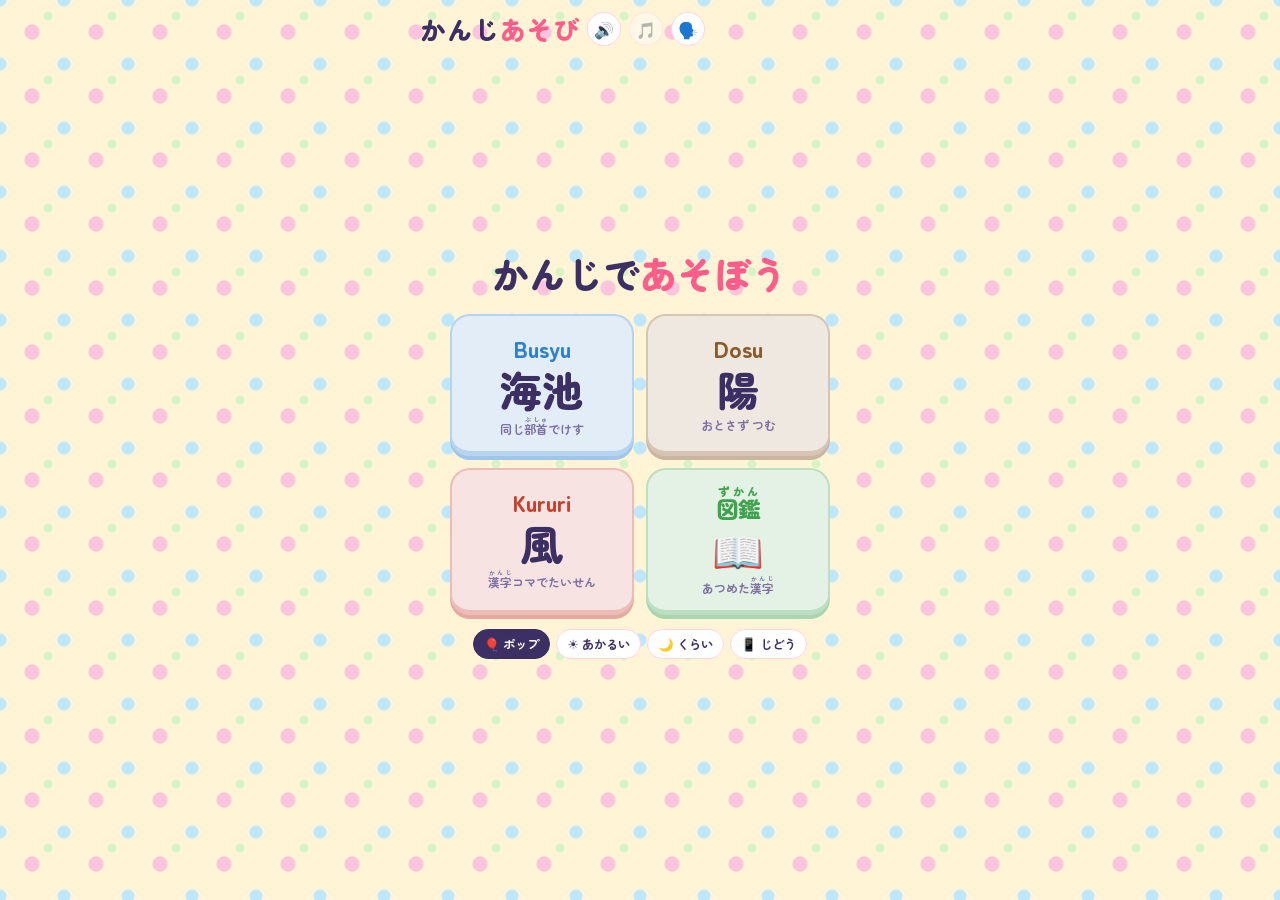
==== commit 40f5228c: "Add files via upload" ====
--- a/index.html
+++ b/index.html
@@ -133,8 +133,29 @@
 .themes{display:flex;gap:6px;justify-content:center;flex-wrap:wrap;margin-top:6px}
 .themes button{font:inherit;font-size:.78rem;font-weight:700;padding:5px 10px;border-radius:999px;border:1.5px solid var(--line);background:var(--field);color:var(--ink);cursor:pointer}
 .themes button[aria-pressed="true"]{background:var(--ink);color:var(--field);border-color:var(--ink)}
+/* zukan stamps */
+.zgrid{grid-template-columns:repeat(auto-fill,minmax(48px,1fr))!important}
+.zgrid button{position:relative;height:58px!important;display:flex;flex-direction:column;align-items:center;justify-content:center;gap:3px}
+.zgrid .zg{font-size:1.35rem;line-height:1}
+.zd{display:flex;gap:3px}.zd i{width:7px;height:7px;border-radius:50%;background:var(--line)}.zd i.on{background:var(--c)}
+.zgrid button.lv0 .zg{color:var(--muted)}
+.zgrid button.lv1{background:#EAF7E1;border-color:#9BD57F;color:#2A2620}
+.zgrid button.lv2{background:#DDF0FF;border-color:#6FB3EE;color:#2A2620}
+.zgrid button.lv3{background:linear-gradient(135deg,#FFE58A,#FFC83D);border-color:#E0A100;color:#5A3D00;box-shadow:0 2px 0 #E0A100}
+.zgrid button.lv3::after{content:"★";position:absolute;top:2px;right:4px;font-size:.62rem;color:#B07800}
+.zrads{width:100%;max-width:400px;justify-content:flex-start;overflow-x:auto;flex-wrap:nowrap;padding:2px 2px 6px;-webkit-overflow-scrolling:touch}
+.zrads button{min-width:44px;flex:0 0 auto;font-size:1.05rem;padding:4px 8px}
+.zrads[hidden],.seg[hidden]{display:none}
+.stamps{display:flex;gap:6px;margin:6px 0 2px!important}
+.stamps span{font-size:.72rem;font-weight:900;text-align:center;padding:4px 8px;border-radius:10px;border:2px dashed var(--line);color:var(--muted);line-height:1.3}
+.stamps span.on{border:2px solid var(--c);background:var(--c);color:#fff}
+.stamps small{font-weight:700;font-size:.62rem}
 </style>
-<script>try{const t=localStorage.getItem("bd-theme")||"pop";if(t!=="auto")document.documentElement.dataset.theme=t}catch(e){document.documentElement.dataset.theme="pop"}</script>
+<script>(function(){ // theme: from the link (?theme=) first, then saved setting, else pop
+  let t=null;try{t=new URLSearchParams(location.search).get("theme")}catch(e){}
+  try{if(t)localStorage.setItem("bd-theme2",t);else t=localStorage.getItem("bd-theme2")}catch(e){}
+  t=t||"pop";window.__theme=t;if(t!=="auto")document.documentElement.dataset.theme=t;
+})()</script>
 
 </head>
 <body>
@@ -142,7 +163,7 @@
   <div class="brand">
     <h1 id="logo">Bu<span>syu</span></h1>
     <button class="icon" id="homeIcon" aria-label="ホームにもどる" hidden>🏠</button>
-    <button class="icon" id="sfxBtn" aria-label="効果音">🔊</button>
+    <button class="icon" id="sfxBtn" aria-label="こうかおん">🔊</button>
     <button class="icon" id="bgmBtn" aria-label="BGM">🎵</button>
     <button class="icon" id="voiceBtn" aria-label="読み上げ">🗣️</button>
   </div>
@@ -150,40 +171,40 @@
 </div>
 <div class="stage" id="stage">
   <canvas id="cv"></canvas>
-  <button class="fab" id="rot" hidden aria-label="回転">↻</button>
-  <button class="fab" id="shake" hidden aria-label="箱をゆらす">ゆらす</button>
+  <button class="fab" id="rot" hidden aria-label="かいてん">↻</button>
+  <button class="fab" id="shake" hidden aria-label="はこをゆらす">ゆらす</button>
   <div class="overlay" id="home">
     <h2 class="hometitle">かんじで<span>あそぼう</span></h2>
     <div class="tiles">
-      <button class="tile" data-go="busyu" style="--tc:#2F80D0"><b>Busyu</b><span class="tk">海池</span><small>同じ部首で消す</small></button>
-      <button class="tile" data-go="dosu" style="--tc:#8B5A2B"><b>Dosu</b><span class="tk">陽</span><small>落とさず積む</small></button>
-      <button class="tile" data-go="kururi" style="--tc:#C8402E"><b>Kururi</b><span class="tk">風</span><small>漢字コマでたいせん</small></button>
-      <button class="tile" data-go="zukan" style="--tc:#3FA34D"><b>図鑑</b><span class="tk">📖</span><small>あつめた漢字</small></button>
+      <button class="tile" data-go="busyu" style="--tc:#2F80D0"><b>Busyu</b><span class="tk">海池</span><small>同じ<ruby>部首<rt>ぶしゅ</rt></ruby>でけす</small></button>
+      <button class="tile" data-go="dosu" style="--tc:#8B5A2B"><b>Dosu</b><span class="tk">陽</span><small>おとさず つむ</small></button>
+      <button class="tile" data-go="kururi" style="--tc:#C8402E"><b>Kururi</b><span class="tk">風</span><small><ruby>漢字<rt>かんじ</rt></ruby>コマでたいせん</small></button>
+      <button class="tile" data-go="zukan" style="--tc:#3FA34D"><b><ruby>図鑑<rt>ずかん</rt></ruby></b><span class="tk">📖</span><small>あつめた<ruby>漢字<rt>かんじ</rt></ruby></small></button>
     </div>
     <div class="themes" id="themes" role="group" aria-label="がめんの色"></div>
   </div>
   <div class="overlay" id="start" hidden>
     <button class="sub backhome" id="homeBtn1">← ホーム</button>
     <div class="seg mode" id="modes" role="group" aria-label="モード" hidden>
-      <button data-mode="busyu"><b>Busyu</b><small>同じ部首で消す</small></button>
-      <button data-mode="dosu"><b>Dosu</b><small>落とさず積む</small></button>
+      <button data-mode="busyu"><b>Busyu</b><small>同じ<ruby>部首<rt>ぶしゅ</rt></ruby>でけす</small></button>
+      <button data-mode="dosu"><b>Dosu</b><small>おとさず つむ</small></button>
     </div>
-    <div class="seg" id="plays" role="group" aria-label="遊び方"></div>
+    <div class="seg" id="plays" role="group" aria-label="あそびかた"></div>
     <p id="desc"></p>
     <div class="opts" id="stageOpts">
       <div class="seg stages" id="stages"></div>
       <p class="goal" id="stageGoal"></p>
     </div>
     <div class="opts" id="ruleOpts">
-      <div class="label">消える条件</div>
-      <div class="seg" id="rules" role="group" aria-label="消える条件"></div>
+      <div class="label">きえる じょうけん</div>
+      <div class="seg" id="rules" role="group" aria-label="きえる じょうけん"></div>
     </div>
     <div class="opts" id="busyuOpts">
-      <div class="label">出てくる部首の数</div>
+      <div class="label">出てくる<ruby>部首<rt>ぶしゅ</rt></ruby>の数</div>
       <div class="seg" id="counts"></div>
-      <label class="toggle"><input type="checkbox" id="hint" checked>部首ごとに色分けする</label>
+      <label class="toggle"><input type="checkbox" id="hint" checked><ruby>部首<rt>ぶしゅ</rt></ruby>ごとに 色をわける</label>
     </div>
-    <div class="label">漢字の範囲</div>
+    <div class="label"><ruby>漢字<rt>かんじ</rt></ruby>のはんい</div>
     <div class="seg" id="grades"></div>
     <div class="label">フォント</div>
     <div class="seg fonts" id="fonts" role="group" aria-label="フォント"></div>
@@ -199,9 +220,9 @@
     <div class="btns">
       <button class="go" id="nextBtn" hidden>つぎのステージ</button>
       <button class="go" id="retryBtn">もう一回</button>
-      <button class="sub" id="setBtn">設定を変える</button>
+      <button class="sub" id="setBtn">せっていを かえる</button>
       <button class="sub" id="homeBtn2">ホーム</button>
-      <button class="sub" id="zkBtn2">📖 図鑑</button>
+      <button class="sub" id="zkBtn2">📖 <ruby>図鑑<rt>ずかん</rt></ruby></button>
     </div>
   </div>
   <div class="overlay askbox" id="ask" hidden>
@@ -209,9 +230,10 @@
     <div class="btns"><button class="go" id="askYes">もどる</button><button class="sub" id="askNo">つづける</button></div>
   </div>
   <div class="overlay" id="zukan" hidden>
-    <h2 style="font-size:1.6rem">漢字図鑑</h2>
+    <h2 style="font-size:1.6rem"><ruby>漢字<rt>かんじ</rt></ruby><ruby>図鑑<rt>ずかん</rt></ruby></h2>
     <p id="zkCount"></p>
     <div class="seg ztabs" id="ztabs"></div>
+    <div class="seg zrads" id="zrads" role="group" aria-label="ぶしゅでえらぶ"></div>
     <div class="zcard" id="zcard" hidden></div>
     <div class="zgrid" id="zgrid"></div>
     <button class="sub" id="zkClose">とじる</button>
@@ -236,10 +258,10 @@
 決|3|ケツ|き(める)|きめる
 港|3|コウ|みなと|みなと
 温|3|オン|あたた(かい)|あたたかい
-漢|3|カン|—|中国の古い国の名・おとこ
+漢|3|カン|—|中国のこと・かんじの「かん」
 油|3|ユ|あぶら|あぶら
 洗|6|セン|あら(う)|あらう
-澤|7|タク|さわ|さわ（沢の古い字）`],
+澤|7|タク|さわ|さわ（「沢」の古い書き方）`],
  ["木","きへん","#8B5A2B","h.38",`木|1|モク・ボク|き|き|w
 本|1|ホン|もと|ほん・もと|w
 森|1|シン|もり|もり|w
@@ -264,7 +286,7 @@
 使|3|シ|つか(う)|つかう
 仕|3|シ・ジ|つか(える)|つかえる
 便|4|ベン・ビン|たよ(り)|べんり・たより
-位|4|イ|くらい|くらい・いる場所
+位|4|イ|くらい|くらい・いるばしょ
 信|4|シン|—|しんじる
 例|4|レイ|たと(える)|たとえ
 値|6|チ|ね・あたい|ねだん・あたい`],
@@ -272,11 +294,11 @@
 草|1|ソウ|くさ|くさ
 茶|2|チャ・サ|—|おちゃ
 薬|3|ヤク|くすり|くすり
-葉|3|ヨウ|は|は（植物の）
+葉|3|ヨウ|は|は（しょくぶつの）
 落|3|ラク|お(ちる)|おちる
 苦|3|ク|くる(しい)・にが(い)|くるしい・にがい
 荷|3|カ|に|にもつ
-芽|4|ガ|め|め（植物の）
+芽|4|ガ|め|め（しょくぶつの）
 菜|4|サイ|な|な・やさい
 英|4|エイ|—|すぐれる・イギリス
 若|6|ジャク|わか(い)|わかい`],
@@ -355,7 +377,7 @@
 管|4|カン|くだ|くだ
 筋|6|キン|すじ|すじ
 簡|6|カン|—|てがる・かんたん
-箸|7|—|はし|はし（食事の）`],
+箸|7|—|はし|はし（ごはんを食べる）`],
  ["日","ひへん","#F2B705","h.33~16",`日|1|ニチ・ジツ|ひ|ひ・おひさま|w
 早|1|ソウ|はや(い)|はやい|k.5
 星|2|セイ|ほし|ほし|k.5
@@ -374,7 +396,7 @@
 銀|3|ギン|—|ぎん
 鏡|4|キョウ|かがみ|かがみ
 録|4|ロク|—|かきしるす
-銅|5|ドウ|—|どう（金属）
+銅|5|ドウ|—|どう（きんぞく）
 針|6|シン|はり|はり
 鋼|6|コウ|はがね|はがね
 鉛|7|エン|なまり|なまり
@@ -398,7 +420,7 @@
 姉|2|シ|あね|あね
 始|3|シ|はじ(める)|はじめる
 好|4|コウ|す(き)|すき・このむ
-媛|4|エン|ひめ|ひめ（愛媛）
+媛|4|エン|ひめ|ひめ（えひめけんの「媛」）
 姓|7|セイ・ショウ|—|みょうじ
 婚|7|コン|—|けっこん
 娘|7|—|むすめ|むすめ
@@ -463,68 +485,68 @@
 計算|けいさん|数をかぞえて答えを出すこと
 説明|せつめい|わかるように話すこと
 調節|ちょうせつ|ちょうどよくととのえること
-談笑|だんしょう|笑いながら話すこと
+談笑|だんしょう|わらいながら 話すこと
 筆記|ひっき|書きとること
-細流|さいりゅう|細い川の流れ
-結婚|けっこん|夫婦になること
-緑茶|りょくちゃ|緑色の日本茶
+細流|さいりゅう|細い 川のながれ
+結婚|けっこん|ふうふに なること
+緑茶|りょくちゃ|みどり色の 日本の お茶
 持続|じぞく|長くつづくこと
-指定|してい|これと決めること
-寒波|かんぱ|はげしい寒さがやってくること
-通信|つうしん|知らせを伝えること
-送信|そうしん|データなどを送ること
-遊泳|ゆうえい|泳ぐこと
-返信|へんしん|返事を送ること
-時計|とけい|時刻をはかる道具
-暖流|だんりゅう|あたたかい海の流れ
-鉄橋|てっきょう|鉄でできた橋
-始終|しじゅう|始めから終わりまで・いつも
-体温|たいおん|体の温度
-作詩|さくし|詩をつくること
+指定|してい|これと きめること
+寒波|かんぱ|とても さむい 空気が やってくること
+通信|つうしん|しらせを つたえること
+送信|そうしん|メールなどを おくること
+遊泳|ゆうえい|およぐこと
+返信|へんしん|へんじを おくること
+時計|とけい|時こくを はかる どうぐ
+暖流|だんりゅう|あたたかい 海の ながれ
+鉄橋|てっきょう|てつで できた はし
+始終|しじゅう|はじめから おわりまで・いつも
+体温|たいおん|体の おんど
+作詩|さくし|しを 作ること
 苦笑|くしょう|にがわらい
 英語|えいご|イギリスやアメリカなどのことば
 林道|りんどう|林の中の道
 村道|そんどう|村の道
-温暖|おんだん|気候があたたかいこと
-決定|けってい|はっきり決めること
-流通|りゅうつう|品物が世の中に出回ること
-洗練|せんれん|あかぬけて上品になること
-油絵|あぶらえ|油絵の具でかいた絵
+温暖|おんだん|気こうが あたたかいこと
+決定|けってい|はっきり きめること
+流通|りゅうつう|しなものが 世の中に 出まわること
+洗練|せんれん|あかぬけて じょうひんに なること
+油絵|あぶらえ|あぶらの えのぐで かいた 絵
 何時|なんじ|何時ごろか
-作家|さっか|小説などを書く人
-寒暖|かんだん|寒さとあたたかさ
-定時|ていじ|決まった時刻
-宝箱|たからばこ|宝物を入れる箱
-運休|うんきゅう|電車やバスが運転を休むこと
+作家|さっか|お話などを 書く人
+寒暖|かんだん|さむさと あたたかさ
+定時|ていじ|きまった 時こく
+宝箱|たからばこ|たからものを 入れる はこ
+運休|うんきゅう|電車や バスが お休みすること
 達筆|たっぴつ|字が上手なこと
-近海|きんかい|陸に近い海
+近海|きんかい|りくに 近い 海
 速記|そっき|すばやく書きとること
-等級|とうきゅう|ランク・段階
-晩婚|ばんこん|年をとってからの結婚
-時速|じそく|1時間に進むきょり
+等級|とうきゅう|ランク・だんかい
+晩婚|ばんこん|年を とってからの けっこん
+時速|じそく|1時間に すすむ きょり
 暗記|あんき|そらでおぼえること
-銅線|どうせん|銅でできた線
-鉄道|てつどう|線路の上を走る乗り物
-針葉|しんよう|針のように細い葉
-喫茶|きっさ|お茶を飲むこと
-折紙|おりがみ|紙を折っていろいろな形を作る遊び
-給油|きゅうゆ|燃料を入れること
-紙箱|かみばこ|紙でできた箱
-訓練|くんれん|くり返し練習してきたえること
+銅線|どうせん|どうで できた 線
+鉄道|てつどう|線ろの 上を 走る のりもの
+針葉|しんよう|はりのように 細い は
+喫茶|きっさ|お茶を のむこと
+折紙|おりがみ|紙を おって いろいろな 形を 作る あそび
+給油|きゅうゆ|ねんりょうを 入れること
+紙箱|かみばこ|紙で できた はこ
+訓練|くんれん|くりかえし れんしゅうして きたえること
 男子|だんし|男の子
 女子|じょし|女の子
 大木|たいぼく|大きな木
 本日|ほんじつ|きょう
 早口|はやくち|話すのがはやいこと
-人口|じんこう|そこに住む人の数
+人口|じんこう|そこに すむ 人の 数
 十字|じゅうじ|十の字の形
 王子|おうじ|王さまの男の子ども
 大人|おとな|一人前になった人
 日本|にほん|わたしたちの国
 一本|いっぽん|一つの細長いもの
 三日|みっか|月の三番目の日・三日間
-天下|てんか|世の中ぜんたい
-村人|むらびと|村に住む人
+天下|てんか|世の中 ぜんたい
+村人|むらびと|村に すむ 人
 休日|きゅうじつ|休みの日
 十人|じゅうにん|十の人
 大王|だいおう|王さまの中の王さま
@@ -538,48 +560,48 @@
 雨水|あまみず|雨の水
 竹林|ちくりん|竹の林
 水田|すいでん|水をはった田んぼ
-木星|もくせい|太陽系でいちばん大きい星
+木星|もくせい|たいようけいで いちばん 大きい 星
 金星|きんせい|明けの明星・よいの明星
-土星|どせい|輪のある星
+土星|どせい|わの ある 星
 十日|とおか|月の十番目の日・十日間
 七日|なのか|月の七番目の日・七日間
 女王|じょおう|女の王さま
-手紙|てがみ|人に送る文
+手紙|てがみ|人に おくる 文
 南口|みなみぐち|南がわの出入り口
 大地|だいち|広い土地
-番地|ばんち|住所の番号
+番地|ばんち|じゅうしょの 番ごう
 名字|みょうじ|家の名前
 日記|にっき|毎日のできごとを書いたもの`;
 const DWORD_SRC=`花火|はなび|火薬で光や音を楽しむもの
 読書|どくしょ|本を読むこと
-電車|でんしゃ|電気で線路を走る乗り物
-学校|がっこう|勉強をするところ
+電車|でんしゃ|電気で 線ろを 走る のりもの
+学校|がっこう|べんきょうを する ところ
 青空|あおぞら|晴れた青い空
-友達|ともだち|仲のよい人
+友達|ともだち|なかの よい 人
 時間|じかん|時の長さ
-音楽|おんがく|音でつくる芸術
+音楽|おんがく|音で つくる げいじゅつ
 天気|てんき|空のようす
-地図|ちず|土地のようすを表した図
-新聞|しんぶん|ニュースをのせた印刷物
-漢字|かんじ|中国から伝わった文字
-野菜|やさい|食べるために育てる草
+地図|ちず|土地の ようすを あらわした 図
+新聞|しんぶん|ニュースを のせた いんさつぶつ
+漢字|かんじ|中国から つたわった 文字
+野菜|やさい|食べるために そだてる 草
 図書|としょ|本
 雪山|ゆきやま|雪がつもった山
-夕日|ゆうひ|夕方の太陽`;
+夕日|ゆうひ|夕方の 太よう`;
 const IDIOM_SRC=`一石二鳥|いっせきにちょう|一つのことで二つの得をすること
-十人十色|じゅうにんといろ|考えや好みは人それぞれちがうこと
-一期一会|いちごいちえ|一生に一度の出会いを大切にすること
-温故知新|おんこちしん|昔のことを学んで新しい知識を得ること
-花鳥風月|かちょうふうげつ|自然の美しい景色
-以心伝心|いしんでんしん|言葉にしなくても心が通じ合うこと
-晴耕雨読|せいこううどく|晴れたら畑仕事、雨なら読書というのんびりした暮らし
-七転八起|しちてんはっき|何度失敗してもくじけず立ち上がること
-起承転結|きしょうてんけつ|物語や文章の組み立て方
+十人十色|じゅうにんといろ|考えや すきなものは 人それぞれ ちがうこと
+一期一会|いちごいちえ|一生に 一どの 出会いを 大切にすること
+温故知新|おんこちしん|むかしのことを 学んで 新しいことを 知ること
+花鳥風月|かちょうふうげつ|しぜんの 美しい けしき
+以心伝心|いしんでんしん|ことばに しなくても 心が 通じあうこと
+晴耕雨読|せいこううどく|晴れたら はたけしごと、雨なら 読書という のんびりした くらし
+七転八起|しちてんはっき|何ども しっぱいしても くじけず 立ち上がること
+起承転結|きしょうてんけつ|お話や 文の 組み立て方
 自画自賛|じがじさん|自分で自分をほめること
 千差万別|せんさばんべつ|いろいろなちがいがあること
-臨機応変|りんきおうへん|その場に合わせてうまく対応すること
-一心同体|いっしんどうたい|心も体も一つのように強く結びつくこと
-試行錯誤|しこうさくご|失敗をくり返しながら正しいやり方を見つけること`;
+臨機応変|りんきおうへん|その場に 合わせて うまく 動くこと
+一心同体|いっしんどうたい|心も 体も 一つのように 強く むすびつくこと
+試行錯誤|しこうさくご|しっぱいを くりかえしながら 正しい やり方を 見つけること`;
 
 const KDATA={};
 // region codes (where the radical sits, as fractions of the character box):
@@ -616,28 +638,28 @@
 const FONTS=[
   {id:"maru",name:"丸ゴシック",family:`"Zen Maru Gothic"`,weight:900},
   {id:"mincho",name:"明朝",family:`"Shippori Mincho B1"`,weight:800},
-  {id:"fude",name:"毛筆",family:`"Yuji Syuku"`,weight:400},
+  {id:"fude",name:"ふで",family:`"Yuji Syuku"`,weight:400},
   {id:"dot",name:"ドット",family:`"DotGothic16"`,weight:400},
-  {id:"futo",name:"極太",family:`"Dela Gothic One"`,weight:400},
+  {id:"futo",name:"ごくぶと",family:`"Dela Gothic One"`,weight:400},
   {id:"magic",name:"マジック",family:`"Yusei Magic"`,weight:400},
 ];
 const BSTAGES=[
-  {count:3,goal:"clear",n:8,text:"8個消す"},
-  {count:3,time:60,goal:"clear",n:15,text:"60秒以内に15個消す"},
+  {count:3,goal:"clear",n:8,text:"8こ けす"},
+  {count:3,time:60,goal:"clear",n:15,text:"60びょうで 15こ けす"},
   {count:4,goal:"combo",n:3,text:"3コンボを出す"},
-  {count:4,goal:"juku",n:1,chance:.5,text:"熟語を1つ完成させる（読める向きに横か縦に並べてくっつける）"},
-  {count:5,goal:"ojama",n:2,ojama:.2,item:.22,text:"お邪魔字を2つ消す（ボムで消せる）"},
-  {count:5,time:45,goal:"clear",n:20,text:"45秒以内に20個消す"},
+  {count:4,goal:"juku",n:1,chance:.5,text:"じゅくごを 1つ つくる（読める じゅんに よこか たてに ならべて くっつける）"},
+  {count:5,goal:"ojama",n:2,ojama:.2,item:.22,text:"おじゃま字を 2つ けす（ボムで けせる）"},
+  {count:5,time:45,goal:"clear",n:20,text:"45びょうで 20こ けす"},
   {count:6,goal:"score",n:2000,text:"2000点とる"},
-  {count:8,hint:false,goal:"clear",n:15,text:"色分けなしで15個消す"},
+  {count:8,hint:false,goal:"clear",n:15,text:"色わけ なしで 15こ けす"},
 ];
 const DSTAGES=[
-  {goal:"placed",n:5,text:"5個積む"},
-  {goal:"height",n:3,text:"高さ3字まで積む"},
-  {goal:"placed",n:10,text:"10個積む（10個目は熟語）"},
-  {goal:"shiri",n:1,shiri:.6,text:"しりとり積みを1回決める"},
-  {goal:"height",n:4,events:0,text:"風と地震の中で高さ4字まで積む"},
-  {goal:"placed",n:20,text:"20個積む"},
+  {goal:"placed",n:5,text:"5こ つむ"},
+  {goal:"height",n:3,text:"高さ 3字まで つむ"},
+  {goal:"placed",n:10,text:"10こ つむ（10こ目は じゅくご）"},
+  {goal:"shiri",n:1,shiri:.6,text:"しりとりづみを 1回 きめる"},
+  {goal:"height",n:4,events:0,text:"風と じしんの中で 高さ 4字まで つむ"},
+  {goal:"placed",n:20,text:"20こ つむ"},
 ];
 
 const inRegion=(reg,u,v)=>reg.boxes.some(b=>u>=b[0]&&u<b[2]&&v>=b[1]&&v<b[3]);
@@ -665,8 +687,19 @@
 
 // ================= zukan (collection) =================
 let ZK;try{ZK=JSON.parse(store("bd-zukan")||"{}")}catch(e){ZK={}}
-ZK.k=ZK.k||{};ZK.w=ZK.w||{};ZK.i=ZK.i||{};
-let newSeen=0;
+ZK.k=ZK.k||{};ZK.w=ZK.w||{};ZK.i=ZK.i||{};ZK.c=ZK.c||{};
+// stamps per kanji: 1 = cleared in Busyu, 2 = stacked in Dosu, 4 = beaten in Kururi; all three = complete
+let newSeen=0,newStamp=0;
+const lvOf=k=>{const v=ZK.c[k]|0;return(v&1)+(v>>1&1)+(v>>2&1)};
+// Kururi hands back the kanji beaten there (?beat=) so the stamps arrive even where pages cannot share storage
+(function(){try{const q=new URLSearchParams(location.search),bt=q.get("beat");
+  if(bt){for(const k of bt.split(",")){if(!KDATA[k])continue;ZK.k[k]=1;ZK.c[k]=(ZK.c[k]|0)|4}store("bd-zukan",JSON.stringify(ZK))}
+  if(location.search)history.replaceState(null,"",location.pathname)}catch(e){}})();
+function stamp(k,bit){
+  if(!KDATA[k])return;seen("k",k);const v=ZK.c[k]|0;if(v&bit)return;
+  ZK.c[k]=v|bit;newStamp++;store("bd-zukan",JSON.stringify(ZK));
+  if(lvOf(k)===3)banner(`「${k}」かんせい！ ★`,COL.gold);
+}
 function seen(type,key){
   if(type==="k"&&!KDATA[key])return;if(type!=="k"&&!WORDS[key])return;
   if(ZK[type][key])return;ZK[type][key]=1;newSeen++;store("bd-zukan",JSON.stringify(ZK));
@@ -929,7 +962,7 @@
   ghosts.push({spec:{glyphs:[{...g,item:null}],sc:b.spec.sc},x:c.x,y:c.y,a:b.angle,t:0});
   puff(c.x,c.y,glyphColor(b.spec,g),8);
   if(!removeMap.has(b))removeMap.set(b,new Set());removeMap.get(b).add(i);
-  cleared++;if(g.oj)ojamaCleared++;
+  cleared++;if(g.oj)ojamaCleared++;stamp(g.k,1);
   return c;
 }
 function processClears(checkJuku){
@@ -974,7 +1007,7 @@
       for(const [bb,ii] of [[a,A.gi],[b,Bp.gi]]){const g=bb.spec.glyphs[ii];markRemove(bb,ii);if(g.item==="bomb")bombs.push(glyphCenter(bb,ii));if(g.item==="shake")shakeStock++}
       const pts=100*level();score+=pts;jukuDone++;seen("w",w);
       floats.push({x:(ca.x+cb.x)/2,y:(ca.y+cb.y)/2-10,text:`${w}（${WORDS[w].yomi}）+${pts}`,t:-.3,big:true});
-      banner(`熟語完成！ ${w}`);sfx("juku");any=true;
+      banner(`じゅくご かんせい！ ${w}`);sfx("juku");any=true;
     }
   }
   // 3) bombs clear everything nearby, including お邪魔字 (and set off other bombs)
@@ -1024,7 +1057,7 @@
   }
   danger=over?danger+dt:Math.max(0,danger-dt*2);
   if(danger>2.2){endGame("あふれた！");return}
-  if(timeLeft){timeLeft-=dt;if(timeLeft<=0){timeLeft=0;endGame("時間切れ！")}}
+  if(timeLeft){timeLeft-=dt;if(timeLeft<=0){timeLeft=0;endGame("時間ぎれ！")}}
   $("shake").hidden=shakeStock<=0;$("shake").textContent=`〰️ ゆらす ×${shakeStock}`;
 }
 function busyuDraw(){
@@ -1093,18 +1126,18 @@
     const b=lastBody;
     settleT=(b.isSleeping||(b.speed<.25&&b.angularSpeed<.012))?settleT+dt:0;
     if(settleT>.35||now-dropT>4){
-      waiting=false;placed++;pts+=b.spec.pts;sfx("place");
-      if(b.spec.kind==="熟語")floats.push({x:b.position.x,y:b.bounds.min.y-10,text:`+30 熟語ボーナス`,t:0});
+      waiting=false;placed++;pts+=b.spec.pts;sfx("place");for(const gl of b.spec.glyphs)stamp(gl.k,2);
+      if(b.spec.kind==="熟語")floats.push({x:b.position.x,y:b.bounds.min.y-10,text:`+30 じゅくごボーナス`,t:0});
       if(b.spec.word){const prevB=pieces.find(p=>p.spec===b.spec.after);
         if(prevB&&bodiesTouch(b,prevB)&&b.position.y<prevB.position.y){
-          pts+=50;shiriDone++;seen("w",b.spec.word);sfx("juku");banner(`しりとり積み！ ${b.spec.word}`);
+          pts+=50;shiriDone++;seen("w",b.spec.word);sfx("juku");banner(`しりとりづみ！ ${b.spec.word}`);
           floats.push({x:b.position.x,y:b.bounds.min.y-10,text:`${b.spec.word}（${WORDS[b.spec.word].yomi}）+50`,t:-.3,big:true});
         }}
       if(play==="vs"){turn^=1;sfx("turn");banner(`${turn?"B":"A"}のばん`,turn?COL.ai:COL.shu)}
       hold=next;next=dosuPiece(++seq,hold);holdA=0;
     }
   }
-  for(const b of pieces)if(b.position.y>D.SLAB+260){endGame(play==="vs"?`${lastDropper?"A":"B"}の勝ち！`:"落ちた！");return}
+  for(const b of pieces)if(b.position.y>D.SLAB+260){endGame(play==="vs"?`${lastDropper?"A":"B"}のかち！`:"おちた！");return}
   let top=baseTop;for(const b of pieces)if((b!==lastBody||!waiting)&&b.speed<.6)top=Math.min(top,b.bounds.min.y);
   maxH=Math.max(maxH,(baseTop-top)/S0);
   score=pts+Math.floor(maxH*20);
@@ -1112,7 +1145,7 @@
   if(evt){evt.t+=dt;if(evt.t>evt.dur){evt=null;evtTimer=10+Math.random()*8}}
   else if(maxH>=evtFrom){evtTimer-=dt;if(evtTimer<=0){
     const wind=Math.random()<.5;evt={type:wind?"wind":"quake",t:-1.3,dur:wind?3:2,dir:Math.random()<.5?-1:1,str:Math.min(1.7,.7+maxH*.1),fired:false};
-    banner(wind?(evt.dir<0?"← 風がくる！":"風がくる！ →"):"地震がくる！",COL.ai);sfx("warn")}}
+    banner(wind?(evt.dir<0?"← 風がくる！":"風がくる！ →"):"じしんが くる！",COL.ai);sfx("warn")}}
   if(evt&&evt.t>=0&&!evt.fired){evt.fired=true;sfx(evt.type);if(evt.type==="quake")shakeFx=6}
   if(evt&&evt.type==="quake"&&evt.t>=0)shakeFx=Math.max(shakeFx,3);
   const target=towerTop()-120;holdY+=(target-holdY)*Math.min(1,dt*3);
@@ -1184,7 +1217,7 @@
   // screen-space HUD
   ctx.textBaseline="alphabetic";
   if(next){
-    const L={"熟語":"熟語！","大":"大きい！","小":"小さい！","お邪魔":"お邪魔字","チャンス":"熟語チャンス！","しりとり":"しりとり！","ボム":"ボム！","ゆらし":"ゆらし！"};
+    const L={"熟語":"じゅくご！","大":"大きい！","小":"小さい！","お邪魔":"おじゃま字","チャンス":"じゅくごチャンス！","しりとり":"しりとり！","ボム":"ボム！","ゆらし":"ゆらし！"};
     ctx.fillStyle=next.kind?COL.shu:COL.muted;ctx.font=`700 12px "Zen Maru Gothic",sans-serif`;ctx.textAlign="right";
     ctx.fillText(next.kind?`つぎ・${L[next.kind]}`:"つぎ",WW-12,22);
     if(next.word){ctx.fillStyle=COL.muted;ctx.font=`700 11px "Zen Maru Gothic",sans-serif`;ctx.fillText(`${next.word}（${WORDS[next.word].yomi}）`,WW-12,84)}
@@ -1194,8 +1227,8 @@
   ctx.textAlign="left";ctx.font=`700 12px "Zen Maru Gothic",sans-serif`;let y=22;
   if(play==="stage"&&stg){
     ctx.fillStyle=COL.ink;const v=goalValue();
-    ctx.fillText(`お題：${stg.text.replace(/（.*）/,"")}`,12,y);y+=16;
-    ctx.fillStyle=COL.shu;ctx.fillText(`${stg.goal==="height"?v.toFixed(1):v} / ${stg.n}`+(timeLeft?`　のこり ${Math.ceil(timeLeft)}秒`:""),12,y);y+=16;
+    ctx.fillText(`おだい：${stg.text.replace(/（.*）/,"")}`,12,y);y+=16;
+    ctx.fillStyle=COL.shu;ctx.fillText(`${stg.goal==="height"?v.toFixed(1):v} / ${stg.n}`+(timeLeft?`　のこり ${Math.ceil(timeLeft)}びょう`:""),12,y);y+=16;
   }
   if(play==="vs"&&running){ctx.font=`900 18px "Zen Maru Gothic",sans-serif`;ctx.fillStyle=turn?COL.ai:COL.shu;ctx.fillText(`${turn?"B":"A"}のばん`,12,y+4)}
   // banners
@@ -1215,10 +1248,10 @@
 }
 function hud(){
   $("score").textContent=play==="vs"?placed:score;
-  if(mode==="busyu"){$("lv").textContent=`レベル ${level()}・${cleared}個消した`;
-    const b=store("busyu-best-"+count);$("best").textContent=play==="free"?(`部首${count}つ`+(b?` ベスト ${b}`:"")):`ステージ ${stageIdx.busyu+1}`}
-  else if(play==="vs"){$("lv").textContent=`2人対戦・高さ ${maxH.toFixed(1)}字`;$("best").textContent="積んだ数"}
-  else{$("lv").textContent=`${placed}個・高さ ${maxH.toFixed(1)}字`;const b=store("dosu-best");$("best").textContent=play==="free"?(b?`ベスト ${b}`:""):`ステージ ${stageIdx.dosu+1}`}
+  if(mode==="busyu"){$("lv").textContent=`レベル ${level()}・${cleared}こ けした`;
+    const b=store("busyu-best-"+count);$("best").textContent=play==="free"?(`ぶしゅ${count}つ`+(b?` ベスト ${b}`:"")):`ステージ ${stageIdx.busyu+1}`}
+  else if(play==="vs"){$("lv").textContent=`ふたりで・高さ ${maxH.toFixed(1)}字`;$("best").textContent="つんだ数"}
+  else{$("lv").textContent=`${placed}こ・高さ ${maxH.toFixed(1)}字`;const b=store("dosu-best");$("best").textContent=play==="free"?(b?`ベスト ${b}`:""):`ステージ ${stageIdx.dosu+1}`}
 }
 
 // ================= input =================
@@ -1244,24 +1277,24 @@
 
 // ================= menus =================
 const DESC={
-  busyu:["同じ部首の漢字どうしがくっつくと消えます（「部首どうし」なら部首の部分どうしが触れたときだけ）。熟語になる2字を読める向きに並べると大ボーナス。灰色のお邪魔字は光る💣ボムで消せます。",
-         "指で位置を決めて離すと落下（PCはマウスとクリック、←→とSpaceも可）。〰️を消すと「ゆらす」が使えます（PCはSキー）"],
-  dosu:["四字熟語の土台に漢字を積もう。両側は穴、落ちたら終わり。5個ごとに大きさが変わり、10個ごとに熟語。前の字と熟語になる字を上に乗せると「しりとり積み」ボーナス。高くなると風や地震も。",
-        "指で位置を決めて離すと落下、右下の↻で回転（PCはマウスとクリック、↑かRで回転）"],
+  busyu:["同じ<ruby>部首<rt>ぶしゅ</rt></ruby>の<ruby>漢字<rt>かんじ</rt></ruby>どうしが くっつくと きえるよ。<ruby>熟語<rt>じゅくご</rt></ruby>になる 2字を 読める じゅんに ならべると 大ボーナス。はい色の おじゃま字は 光る💣ボムで けせるよ。",
+         "ゆびで ばしょを きめて はなすと おちるよ（パソコンは マウスと クリック、←→と スペースでも OK）。〰️を けすと「ゆらす」が つかえるよ（パソコンは Sキー）"],
+  dosu:["<ruby>四字熟語<rt>よじじゅくご</rt></ruby>の 土台に <ruby>漢字<rt>かんじ</rt></ruby>を つもう。りょうがわは あな、おちたら おわり。5こごとに 大きさが かわり、10こごとに <ruby>熟語<rt>じゅくご</rt></ruby>。前の字と <ruby>熟語<rt>じゅくご</rt></ruby>になる字を 上に のせると「しりとりづみ」ボーナス。高くなると 風や じしんも くるよ。",
+        "ゆびで ばしょを きめて はなすと おちるよ。右下の ↻で まわす（パソコンは マウスと クリック、↑か Rで まわす）"],
 };
 function buildMenu(){
   if(mode==="busyu"&&play==="vs")play="free";
   document.querySelectorAll("#modes button").forEach(b=>b.setAttribute("aria-pressed",b.dataset.mode===mode));
-  const plays=[["free","フリー"],["stage","ステージ"]];if(mode==="dosu")plays.push(["vs","2人対戦"]);
+  const plays=[["free","フリー"],["stage","ステージ"]];if(mode==="dosu")plays.push(["vs","ふたりで"]);
   const pb=$("plays");pb.innerHTML="";
   for(const [id,name] of plays){const b=document.createElement("button");b.textContent=name;b.setAttribute("aria-pressed",id===play);
     b.onclick=()=>{play=id;store("bd-play",id);buildMenu()};pb.appendChild(b)}
-  $("desc").innerHTML=play==="vs"?"1台を2人で交互に使って積み上げます。自分の番で字を落としたら負け。":DESC[mode][0];
+  $("desc").innerHTML=play==="vs"?"1台を ふたりで こうたいに つかって つみ上げるよ。じぶんの 番で 字を おとしたら まけ。":DESC[mode][0];
   $("howto").innerHTML=DESC[mode][1];
   $("busyuOpts").hidden=!(mode==="busyu"&&play==="free");
   $("ruleOpts").hidden=mode!=="busyu";
   const rb=$("rules");rb.innerHTML="";
-  for(const [id,name,sub] of [["rad","部首どうし","色の部分が触れたら"],["any","字のどこでも","かんたん"]]){
+  for(const [id,name,sub] of [["rad","ぶしゅどうし","色の ところが ふれたら"],["any","字のどこでも","かんたん"]]){
     const b=document.createElement("button");b.setAttribute("aria-pressed",id===rule);b.innerHTML=`${name}<small>${sub}</small>`;
     b.onclick=()=>{rule=id;store("bd-rule",id);buildMenu()};rb.appendChild(b)}
   $("stageOpts").hidden=play!=="stage";
@@ -1273,7 +1306,7 @@
   const sb=$("stages");sb.innerHTML="";
   list.forEach((s,i)=>{const b=document.createElement("button");b.disabled=i>done;b.setAttribute("aria-pressed",i===stageIdx[mode]);
     b.innerHTML=`${i+1}<small>${i<done?"✓":i>done?"🔒":"&nbsp;"}</small>`;b.onclick=()=>{stageIdx[mode]=i;buildMenu()};sb.appendChild(b)});
-  const cs=list[stageIdx[mode]];$("stageGoal").textContent=`ステージ${stageIdx[mode]+1}：${cs.text}`+(mode==="busyu"?`（部首${cs.count}つ）`:"");
+  const cs=list[stageIdx[mode]];$("stageGoal").textContent=`ステージ${stageIdx[mode]+1}：${cs.text}`+(mode==="busyu"?`（ぶしゅ${cs.count}つ）`:"");
   // counts
   const av=availRads().length,cb=$("counts");cb.innerHTML="";
   for(const c of COUNTS){const b=document.createElement("button");b.setAttribute("aria-pressed",c===count);b.disabled=c>av;
@@ -1295,18 +1328,19 @@
   $("logo").innerHTML="かんじ<span>あそび</span>";document.title="かんじあそび";$("score").textContent="";$("lv").textContent="";$("best").textContent="";
 }
 function openMode(m){
-  if(m==="kururi"){location.href="koma.html";return}
+  if(m==="kururi"){location.href="koma.html?theme="+curTheme();return}
   if(m==="zukan"){openZukan("home");return}
   if(m!==mode){engine=null;sim=false;next=null;$("legend").innerHTML=""} // stop drawing the previous mode's board
-  mode=m;store("bd-mode",mode);buildMenu();$("home").hidden=true;$("start").hidden=false;$("homeIcon").hidden=false;cv.style.visibility="visible";
+  mode=m;store("bd-mode",mode);buildMenu();$("home").hidden=true;$("start").hidden=false;$("homeIcon").hidden=false;cv.style.visibility="hidden";
 }
 document.querySelectorAll(".tile").forEach(b=>b.onclick=()=>{ac();openMode(b.dataset.go)});
 // screen colours: pop (default) / light / dark / follow the device
 const THEMES=[["pop","🎈 ポップ"],["light","☀️ あかるい"],["dark","🌙 くらい"],["auto","📱 じどう"]];
-function applyTheme(t){if(t==="auto")delete document.documentElement.dataset.theme;else document.documentElement.dataset.theme=t;readCols()}
-function buildThemes(){const cur=store("bd-theme")||"pop",el=$("themes");el.innerHTML="";
+function curTheme(){return store("bd-theme2")||window.__theme||"pop"}
+function applyTheme(t){window.__theme=t;if(t==="auto")delete document.documentElement.dataset.theme;else document.documentElement.dataset.theme=t;readCols()}
+function buildThemes(){const cur=curTheme(),el=$("themes");el.innerHTML="";
   for(const [id,name] of THEMES){const b=document.createElement("button");b.textContent=name;b.setAttribute("aria-pressed",id===cur);
-    b.onclick=()=>{store("bd-theme",id);applyTheme(id);buildThemes()};el.appendChild(b)}}
+    b.onclick=()=>{store("bd-theme2",id);applyTheme(id);buildThemes()};el.appendChild(b)}}
 buildThemes();
 $("homeBtn1").onclick=goHome;
 // in-page confirmation (browser dialogs are blocked inside some viewers, such as the Claude page)
@@ -1322,9 +1356,9 @@
   else{const d=document.createElement("div");d.className="chip plain";d.textContent=`土台：${idiom}（${WORDS[idiom].yomi}）`;el.appendChild(d)}
 }
 
-async function start(){
+async function start(){cv.style.visibility="visible";
   ac();startBgm();lastSaid=null;if(voiceOn)say(" ",true);
-  $("startBtn").disabled=true;$("startBtn").textContent="読み込み中…";$("retryBtn").disabled=true;
+  $("startBtn").disabled=true;$("startBtn").textContent="よみこみ中…";$("retryBtn").disabled=true;
   try{await Promise.race([document.fonts.load(fontStr(40),ALL_KANJI.join("")+DOSU_JUKUGO.join("")+IDIOMS.join("")),new Promise(r=>setTimeout(r,4000))])}catch(e){}
   $("startBtn").disabled=false;$("startBtn").textContent="スタート";$("retryBtn").disabled=false;
   $("start").hidden=true;$("over").hidden=true;$("zukan").hidden=true;
@@ -1333,29 +1367,29 @@
   else if(stg&&stg.hint!==false)$("hint").checked=true;
   engine=Engine.create();engine.gravity.y=1;engine.positionIterations=8;engine.velocityIterations=6;
   Events.on(engine,"collisionStart",onLand);
-  now=0;acc=0;score=0;ghosts=[];floats=[];particles=[];banners=[];camY=0;holdX=WW/2;newSeen=0;timeLeft=0;
+  now=0;acc=0;score=0;ghosts=[];floats=[];particles=[];banners=[];camY=0;holdX=WW/2;newSeen=0;newStamp=0;timeLeft=0;
   if(mode==="busyu")busyuInit();else dosuInit();
   buildLegend();hud();
   $("rot").hidden=mode!=="dosu";$("shake").hidden=true;
   running=true;sim=true;
-  if(stg)banner(`お題：${stg.text.replace(/（.*）/,"")}`,COL.ink);
+  if(stg)banner(`おだい：${stg.text.replace(/（.*）/,"")}`,COL.ink);
 }
 function finish(){running=false;$("rot").hidden=true;$("shake").hidden=true}
 function endGame(title){
   finish();let detail;
-  if(play==="vs"){detail=`${placed}個・高さ ${maxH.toFixed(1)}字まで積みました`;sfx("win")}
+  if(play==="vs"){detail=`${placed}こ・高さ ${maxH.toFixed(1)}字まで つみました`;sfx("win")}
   else if(play==="stage"){detail=`ステージ${stageIdx[mode]+1}：${stg.text}`;sfx("over")}
   else if(mode==="busyu"){
     const key="busyu-best-"+count,prev=+store(key)||0;
-    detail=`部首${active.length}つ・${cleared}個消した・熟語${jukuDone}つ・最大${maxCombo}コンボ`+(score>prev?"　自己ベスト更新！":prev?`　ベスト ${prev}`:"");
+    detail=`ぶしゅ${active.length}つ・${cleared}こ けした・じゅくご${jukuDone}つ・さいだい${maxCombo}コンボ`+(score>prev?"　じこベスト こうしん！":prev?`　ベスト ${prev}`:"");
     if(score>prev)store(key,score);sfx("over");
   }else{
     const prev=+store("dosu-best")||0;
-    detail=`${placed}個積んだ・最高 ${maxH.toFixed(1)}字・しりとり${shiriDone}回`+(score>prev?"　自己ベスト更新！":prev?`　ベスト ${prev}`:"");
+    detail=`${placed}こ つんだ・さいこう ${maxH.toFixed(1)}字・しりとり${shiriDone}回`+(score>prev?"　じこベスト こうしん！":prev?`　ベスト ${prev}`:"");
     if(score>prev)store("dosu-best",score);
     if(maxH>(+store("dosu-besth")||0))store("dosu-besth",maxH.toFixed(1));sfx("over");
   }
-  if(newSeen)detail+=`<br>📖 図鑑に${newSeen}件追加！`;
+  detail+=zukanNote();
   $("overTitle").textContent=title;$("result").textContent=play==="vs"?"":`${score} 点`;$("detail").innerHTML=detail;
   $("nextBtn").hidden=true;$("retryBtn").textContent="もう一回";
   hud();
@@ -1366,29 +1400,48 @@
   const list=mode==="busyu"?BSTAGES:DSTAGES,i=stageIdx[mode];
   if(i+1>cleared_[mode])store("bd-stage-"+mode,i+1);
   $("overTitle").textContent="ステージクリア！";$("result").textContent=`${score} 点`;
-  $("detail").innerHTML=`ステージ${i+1}：${stg.text}`+(i+1>=list.length?"<br>全ステージクリア、おめでとう！":"")+(newSeen?`<br>📖 図鑑に${newSeen}件追加！`:"");
+  $("detail").innerHTML=`ステージ${i+1}：${stg.text}`+(i+1>=list.length?"<br>ぜんぶの ステージ クリア、おめでとう！":"")+zukanNote();
   $("nextBtn").hidden=i+1>=list.length;$("retryBtn").textContent="もう一回";
   hud();
   setTimeout(()=>{sim=false;$("over").hidden=false;($("nextBtn").hidden?$("retryBtn"):$("nextBtn")).focus()},900);
 }
 $("startBtn").onclick=start;$("retryBtn").onclick=start;
 $("nextBtn").onclick=()=>{stageIdx[mode]++;start()};
-$("setBtn").onclick=()=>{$("over").hidden=true;buildMenu();$("start").hidden=false};
+$("setBtn").onclick=()=>{$("over").hidden=true;cv.style.visibility="hidden";buildMenu();$("start").hidden=false};
 $("hint").onchange=()=>{store("busyu-hint",$("hint").checked?"1":"0")};
 
 // ================= zukan screen =================
-let ztab="k",zFrom=null;
+function zukanNote(){const a=[];if(newSeen)a.push(`あたらしい字 ${newSeen}`);if(newStamp)a.push(`スタンプ ${newStamp}`);return a.length?`<br>📖 ずかん：${a.join("・")}`:""}
+let ztab="k",zFrom=null,zrad="all";
+const MODE_STAMPS=[[1,"Busyu","けした","#2F80D0"],[2,"Dosu","つんだ","#8B5A2B"],[4,"Kururi","たおした","#C8402E"]];
 function openZukan(from){zFrom=from;cv.style.visibility=from==="home"?"hidden":"visible";$("homeIcon").hidden=from==="home";$(from).hidden=true;$("zukan").hidden=false;$("zcard").hidden=true;buildZukan()}
 function buildZukan(){
-  const tabs=[["k","漢字",ALL_KANJI],["w","熟語",DOSU_JUKUGO],["i","四字熟語",IDIOMS]];
+  const tabs=[["k",`<ruby>漢字<rt>かんじ</rt></ruby>`,ALL_KANJI],["w",`<ruby>熟語<rt>じゅくご</rt></ruby>`,DOSU_JUKUGO],["i",`<ruby>四字熟語<rt>よじじゅくご</rt></ruby>`,IDIOMS]];
   const total=tabs.reduce((s,t)=>s+t[2].length,0),got=tabs.reduce((s,t)=>s+t[2].filter(x=>ZK[t[0]][x]).length,0);
-  $("zkCount").textContent=`あつめた数 ${got} / ${total}`;
+  const done=ALL_KANJI.filter(k=>lvOf(k)===3).length;
+  $("zkCount").innerHTML=`出会った数 ${got} / ${total}　<b style="color:var(--gold)">★かんせい ${done} / ${ALL_KANJI.length}</b>`;
   const tb=$("ztabs");tb.innerHTML="";
   for(const [id,name,list] of tabs){const b=document.createElement("button");b.setAttribute("aria-pressed",id===ztab);
     b.innerHTML=`${name}<small>${list.filter(x=>ZK[id][x]).length}/${list.length}</small>`;b.onclick=()=>{ztab=id;$("zcard").hidden=true;buildZukan()};tb.appendChild(b)}
-  const list=tabs.find(t=>t[0]===ztab)[2],grid=$("zgrid");grid.innerHTML="";grid.className="zgrid"+(ztab==="k"?"":" words");
+  // radical filter (kanji tab only)
+  const rb=$("zrads");rb.innerHTML="";rb.hidden=ztab!=="k";
+  if(ztab==="k"){
+    const opts=[["all","ぜんぶ",null,ALL_KANJI],...RADICALS.map(r=>[r.sym,r.sym,r.color,r.all]),["oj","おじゃま",null,OJAMA]];
+    for(const [id,label,color,ks] of opts){const b=document.createElement("button");b.setAttribute("aria-pressed",id===zrad);
+      const fin=ks.filter(k=>lvOf(k)===3).length;
+      b.innerHTML=`<span${color?` style="color:${color}"`:""}>${label}</span><small>${fin}/${ks.length}</small>`;
+      if(color){const r=RADICALS.find(x=>x.sym===id);b.title=r.name;b.setAttribute("aria-label",r.name)}
+      b.onclick=()=>{zrad=id;$("zcard").hidden=true;buildZukan()};rb.appendChild(b)}
+  }
+  let list=tabs.find(t=>t[0]===ztab)[2];
+  if(ztab==="k"&&zrad!=="all")list=zrad==="oj"?OJAMA:(RADICALS.find(r=>r.sym===zrad)||{all:[]}).all;
+  const grid=$("zgrid");grid.innerHTML="";grid.className="zgrid"+(ztab==="k"?"":" words");
   for(const x of list){const b=document.createElement("button");const has=ZK[ztab][x];
-    if(has){b.textContent=x;b.style.fontFamily=`${F.family},${FALLBACK}`;b.onclick=()=>showCard(x)}
+    if(has){
+      if(ztab==="k"){const v=ZK.c[x]|0;b.className="lv"+lvOf(x);
+        b.innerHTML=`<span class="zg" style="font-family:${F.family},${FALLBACK}">${x}</span><span class="zd">${MODE_STAMPS.map(([bit,,,c])=>`<i class="${v&bit?"on":""}" style="--c:${c}"></i>`).join("")}</span>`}
+      else{b.textContent=x;b.style.fontFamily=`${F.family},${FALLBACK}`}
+      b.onclick=()=>showCard(x)}
     else{b.textContent="？";b.className="un";b.setAttribute("aria-label","まだ出会っていない");b.disabled=true}
     grid.appendChild(b)}
 }
@@ -1396,7 +1449,9 @@
   const c=$("zcard");c.hidden=false;
   if(ztab==="k"){const d=KDATA[x];
     say(readingOf(x),true);
-    c.innerHTML=`<span class="zk" style="font-family:${F.family},${FALLBACK}">${x}</span><div><p class="big2">${readingOf(x)}</p><p>音：${d.on}　訓：${d.kun}</p><p class="m">意味：${d.mean}</p><p class="m">${d.rad?`部首：${d.rad}　`:"お邪魔字　"}${gradeName(d.g)}</p></div>`}
+    c.innerHTML=`<span class="zk" style="font-family:${F.family},${FALLBACK}">${x}</span><div><p class="big2">${readingOf(x)}</p><p>おん：${d.on}　くん：${d.kun}</p><p class="m">いみ：${d.mean}</p><p class="m">${d.rad?`ぶしゅ：${d.rad}　`:"おじゃま字　"}${gradeName(d.g)}</p>
+      <p class="stamps">${MODE_STAMPS.map(([bit,m,act,col])=>`<span class="${(ZK.c[x]|0)&bit?"on":""}" style="--c:${col}">${m}<br><small>${act}</small></span>`).join("")}</p>
+      <p class="m">${lvOf(x)===3?"★ かんせい！":`のこり ${3-lvOf(x)}つで かんせい`}</p></div>`}
   else{const d=WORDS[x];say(d.yomi,true);
     c.innerHTML=`<span class="zk w" style="font-family:${F.family},${FALLBACK}">${x}</span><div><p>${d.yomi}</p><p class="m">${d.mean}</p></div>`}
   c.scrollIntoView({block:"nearest"});
--- a/fonts.css
+++ b/fonts.css
@@ -1,11 +1,11 @@
-@font-face{font-family:'Zen Maru Gothic';font-style:normal;font-weight:500;font-display:block;src:url([data-uri]) format('woff2');unicode-range:U+20-7e,U+d7,U+2014,U+2026,U+2191,U+3000-3002,U+300c-300d,U+301c,U+3042,U+3044,U+3046,U+3048,U+304a-3076,U+3078-3079,U+307b-308d,U+308f,U+3092-3093,U+30a2-30a4,U+30a6,U+30a8-30b5,U+30b7-30bb,U+30bd-30c1,U+30c3-30c4,U+30c6-30cb,U+30cf-30d5,U+30d7-30d9,U+30db-30ed,U+30ef,U+30f3,U+30fb-30fc,U+4e00,U+4e03,U+4e07-4e0b,U+4e16,U+4e21,U+4e26,U+4e2d,U+4e38,U+4e45,U+4e57,U+4e59,U+4e5d,U+4e86,U+4e8b-4e8c,U+4e92,U+4ea4,U+4eba,U+4ed5,U+4ee5,U+4ef2,U+4ef6,U+4f11,U+4f1a,U+4f1d,U+4f4d,U+4f4f,U+4f53,U+4f55,U+4f5c,U+4f7f,U+4f8b,U+4fbf,U+4fe1,U+4ff5,U+500b,U+5019,U+5024,U+5074,U+5148-5149,U+5165,U+5168,U+516b-516d,U+5177,U+5185,U+51fa,U+5206-5207,U+5225,U+5229,U+5237,U+523b,U+524d,U+529b,U+52a0,U+52a9,U+52b9,U+52c9,U+52d5,U+52dd,U+5341,U+5343,U+5348,U+5357,U+5370,U+53cb,U+53e3-53e4,U+53eb,U+53ef-53f0,U+53f3,U+53f7,U+5408,U+540c-540d,U+5410-5411,U+5438-5439,U+5473,U+547c,U+54b2,U+54c1,U+5531,U+55ab,U+5674,U+56db,U+56de,U+56f2-56f3,U+56fd,U+571f,U+5730,U+5834,U+5909,U+5915,U+591a,U+5927,U+5929-592b,U+5931,U+5973,U+597d,U+5999,U+59b9,U+59c9,U+59cb,U+59d3,U+5a18,U+5a5a,U+5a66,U+5a9b,U+5ac1,U+5b50,U+5b57,U+5b66,U+5b80,U+5b88-5b89,U+5b8c,U+5b9a,U+5b9d,U+5b9f,U+5ba2,U+5ba4,U+5bae,U+5bb3,U+5bb6,U+5bbf,U+5bd2,U+5bfe,U+5c0f,U+5c11,U+5c4b,U+5c5e,U+5c71,U+5ddd,U+5dee,U+5df1,U+5e74,U+5e83,U+5e8a,U+5ea6,U+5f15,U+5f37,U+5f53,U+5f62,U+5f97,U+5fc3,U+5fdc,U+6027,U+610f,U+611b,U+6210,U+6226,U+6240,U+624b,U+624d,U+6253,U+627f-6280,U+6295,U+6298,U+62bc,U+62e1,U+62fe,U+6301,U+6307,U+6368,U+6388,U+63a1,U+6545,U+6557,U+6570,U+6587,U+6599,U+65b0,U+65b9,U+65e5,U+65e9,U+660e,U+6614,U+661f-6620,U+6628,U+662d,U+6642,U+6669,U+666f,U+6674,U+6696-6697,U+66ae,U+66dc,U+66f4,U+66f8,U+6700,U+6708,U+671d,U+671f,U+6728,U+672c,U+673a,U+6751,U+6761,U+677e-677f,U+6797,U+679c,U+67f1,U+6821,U+6839,U+685c,U+68d2,U+68ee,U+690d,U+6975,U+697d,U+6a2a,U+6a4b,U+6a5f,U+6b62-6b63,U+6bb5,U+6bce,U+6bdb,U+6c17,U+6c34,U+6c60,U+6c7a,U+6c7d,U+6ca2,U+6cb9,U+6ce2,U+6cf3,U+6d17,U+6d3b,U+6d41,U+6d77,U+6d88,U+6e29,U+6e2f,U+6e56,U+6f22,U+6fa4,U+706b,U+7070,U+70b9,U+7136,U+719f,U+71c3,U+7269,U+7389,U+738b,U+7406,U+751f,U+7530,U+7537,U+753a-753b,U+7551,U+756a,U+7676,U+767b,U+76ee,U+76f8,U+77e2,U+77e5,U+77f3,U+793e,U+795e,U+7965,U+79d2,U+7a4d,U+7a74,U+7a7a,U+7acb,U+7ae0,U+7af9,U+7b11,U+7b2c,U+7b46,U+7b49,U+7b4b,U+7b54,U+7b97,U+7ba1,U+7bb1,U+7bb8,U+7bc0,U+7bc4,U+7c21,U+7cf8,U+7cfb,U+7d19-7d1a,U+7d30,U+7d42,U+7d44,U+7d50,U+7d66,U+7d75,U+7d9a,U+7dd1,U+7dda,U+7df4,U+7e26,U+7f6e,U+7f8e,U+7fd2,U+8003,U+8015,U+805e,U+80b2,U+81e8,U+81ea,U+8272,U+82b1,U+82b8,U+82bd,U+82e5-82e6,U+82f1,U+8336,U+8349,U+8377,U+83dc,U+843d,U+8449,U+85ac,U+884c,U+8853,U+8868,U+898b,U+89e3,U+89e6,U+8a00,U+8a08,U+8a13,U+8a18,U+8a2d,U+8a66,U+8a69,U+8a71,U+8a8c,U+8a9e,U+8aa4,U+8aac-8aad,U+8abf,U+8ac7,U+8b58,U+8ca0,U+8cdb,U+8d70,U+8d77,U+8def,U+8eca,U+8ee2,U+8f2a,U+8fbc,U+8fd1,U+8fd4,U+8ffd,U+9001,U+901a,U+901f,U+9031-9032,U+904a-904b,U+9053-9054,U+9060,U+90aa,U+90e8,U+91cd-91ce,U+91d1,U+91dd,U+9234,U+9244,U+925b,U+9280,U+9285,U+92fc,U+932f,U+9332,U+934b,U+93e1,U+9451,U+9577,U+9593,U+9662,U+9678,U+967d,U+968e,U+96e2,U+96e8,U+96ea,U+96f2,U+96fb,U+9707,U+9752,U+97f3,U+984c,U+98a8,U+98df,U+98f2,U+9996,U+9ad8,U+9b54,U+9ce5,U+ff01,U+ff08-ff09,U+ff1a,U+ff1f}
-@font-face{font-family:'Zen Maru Gothic';font-style:normal;font-weight:500;font-display:block;src:url([data-uri]) format('woff2');unicode-range:U+20-7e,U+d7,U+2014,U+2026,U+2191}
-@font-face{font-family:'Zen Maru Gothic';font-style:normal;font-weight:700;font-display:block;src:url([data-uri]